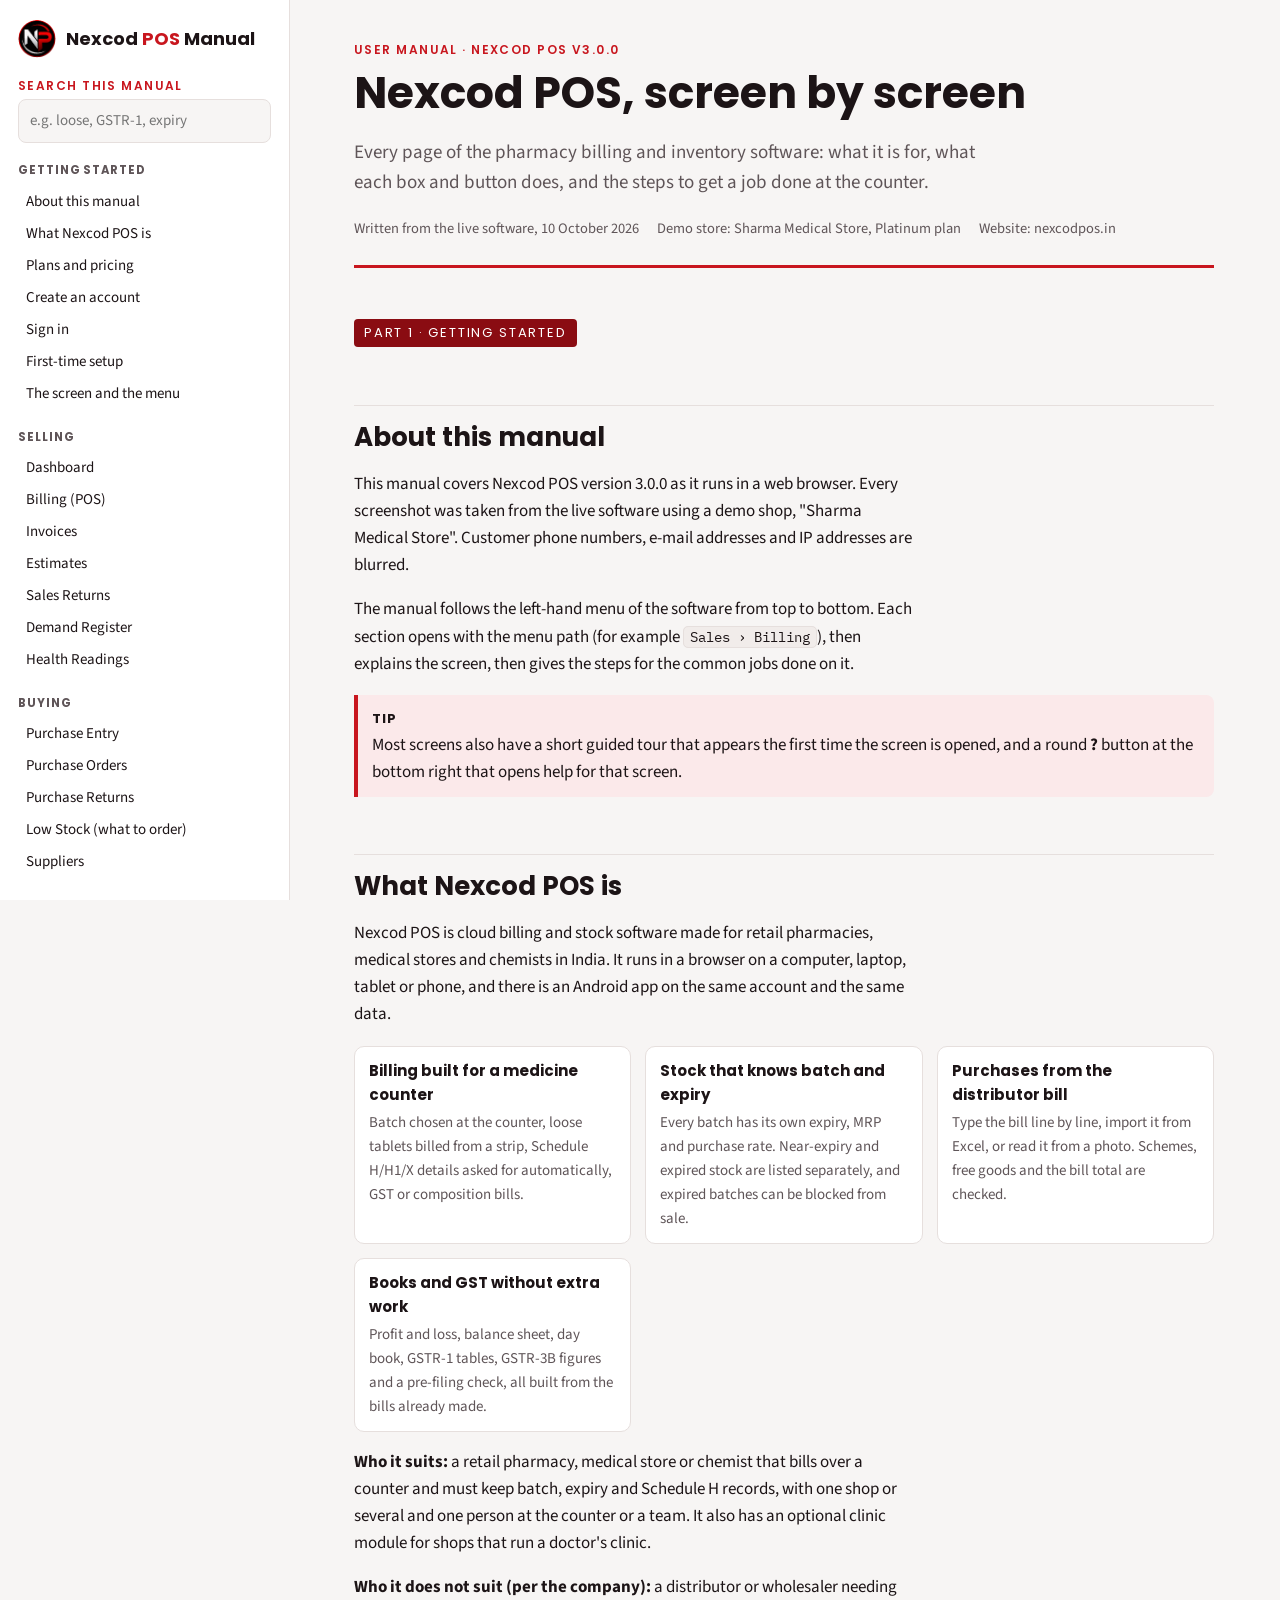
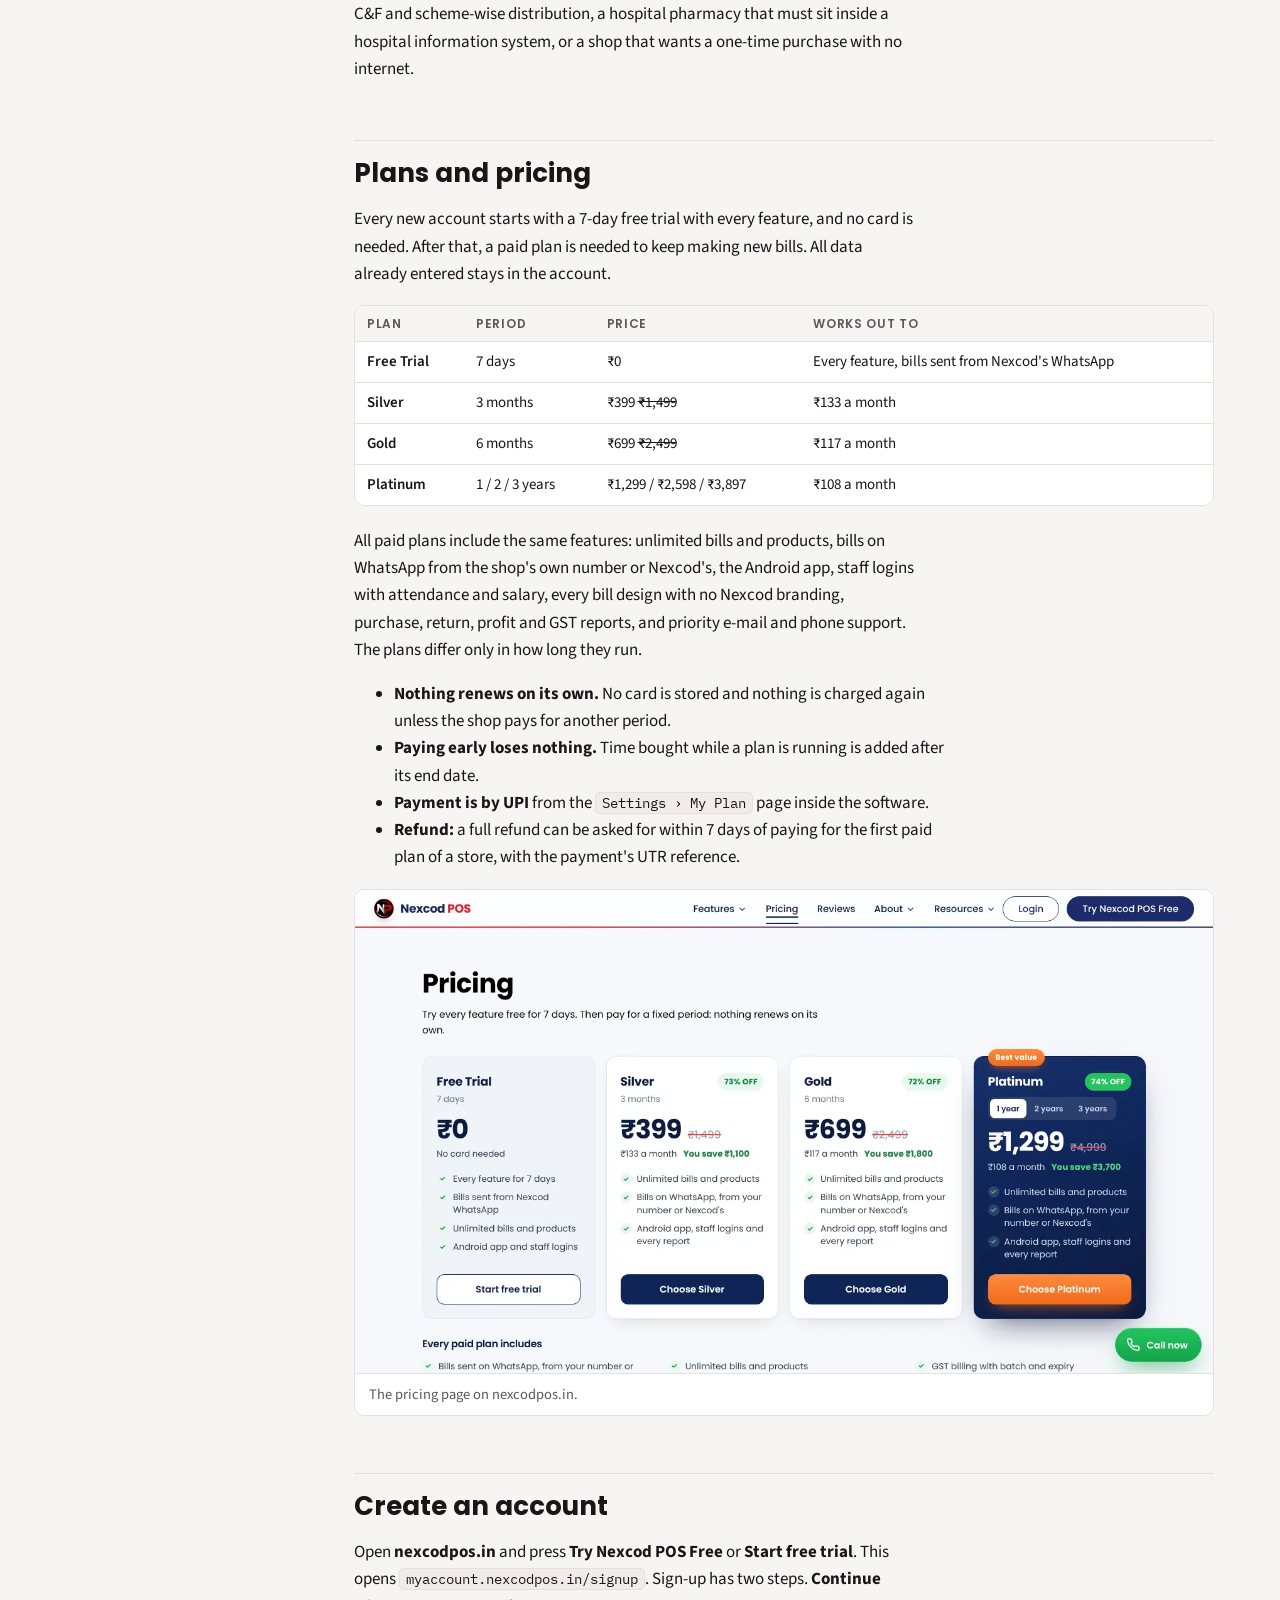
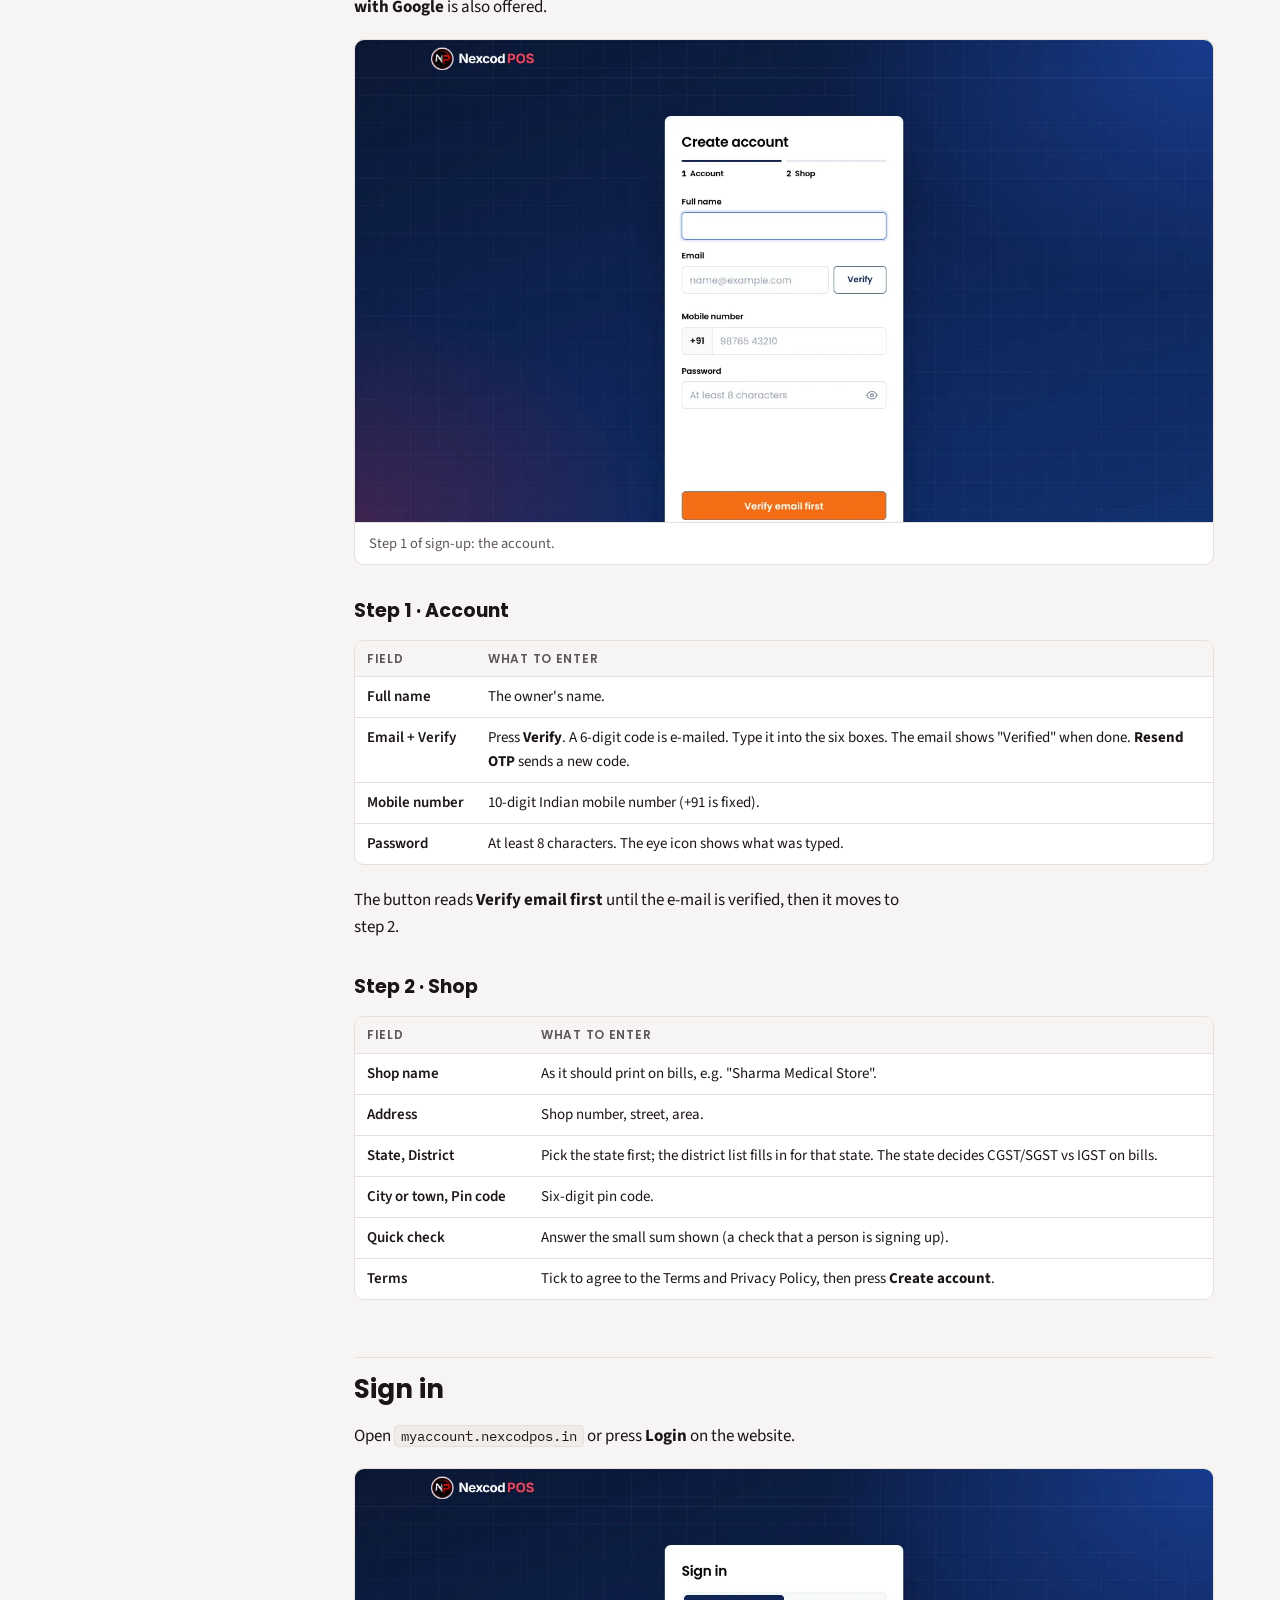
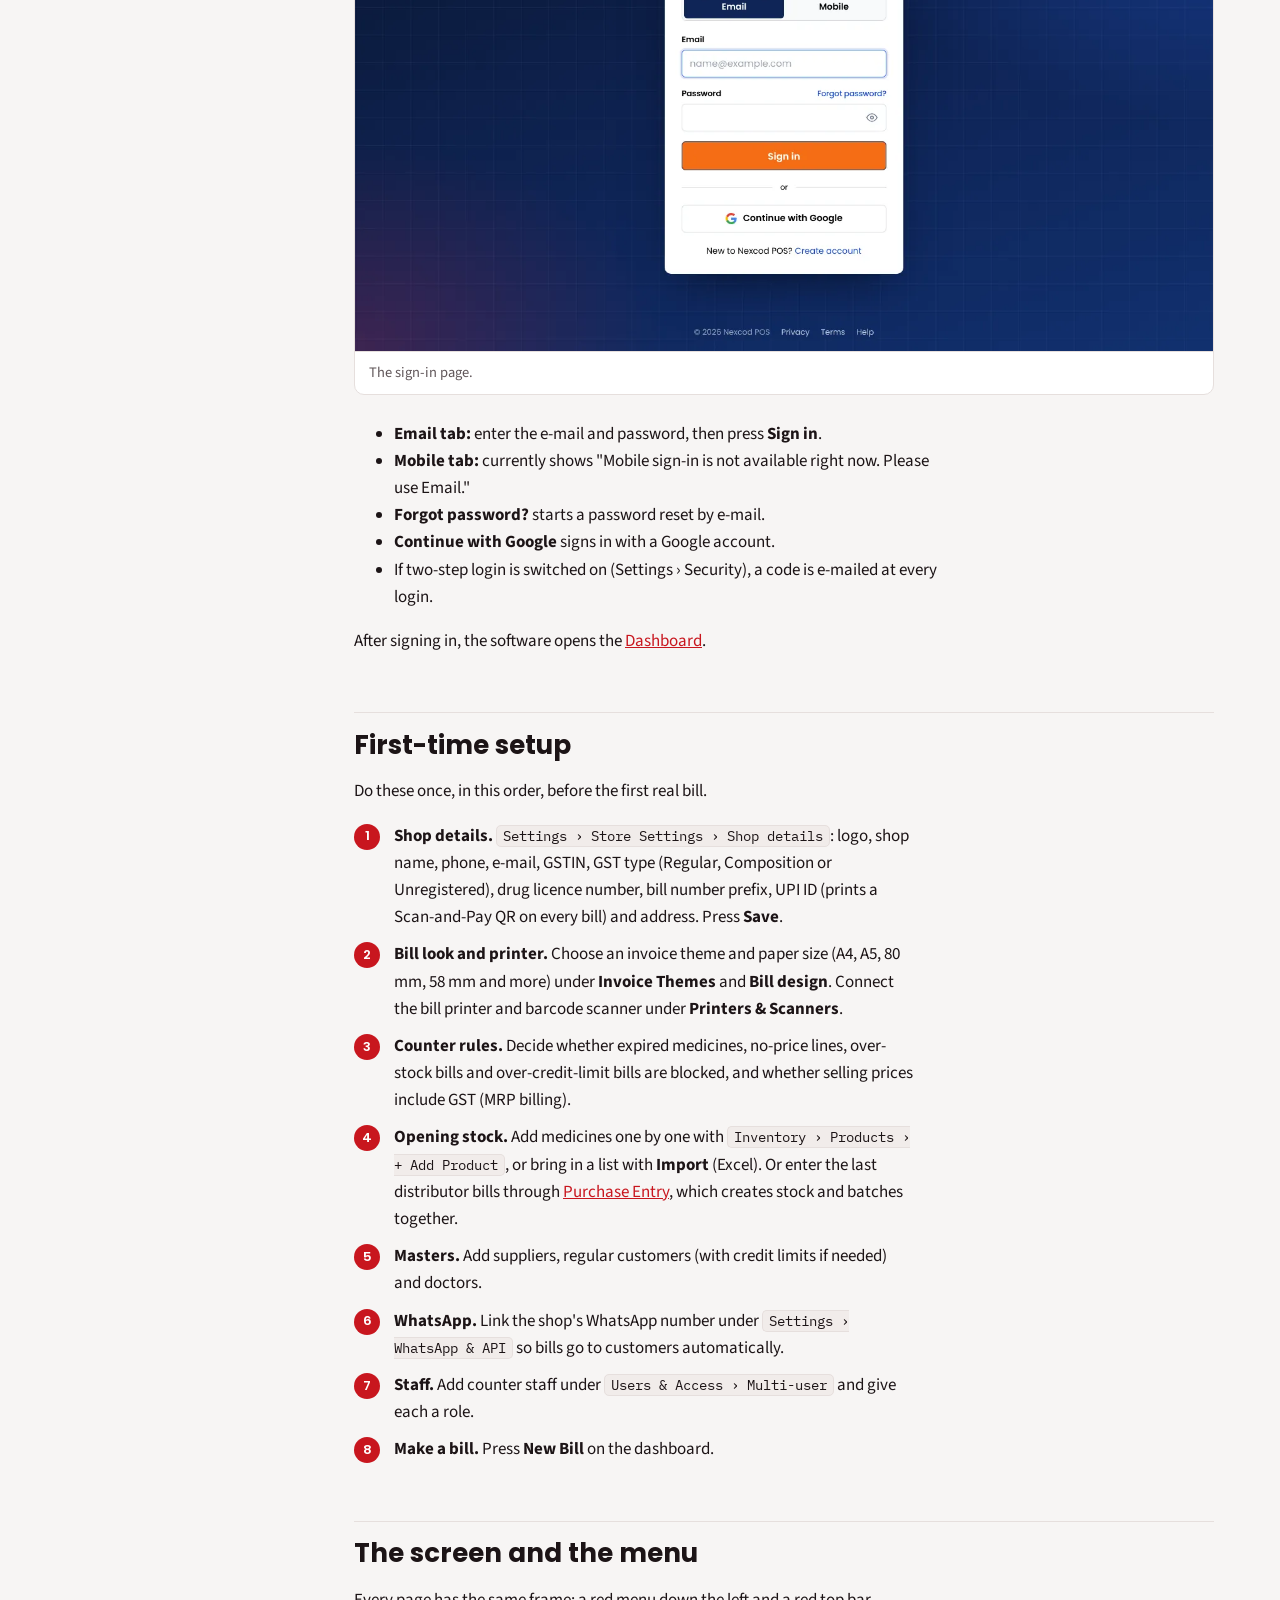
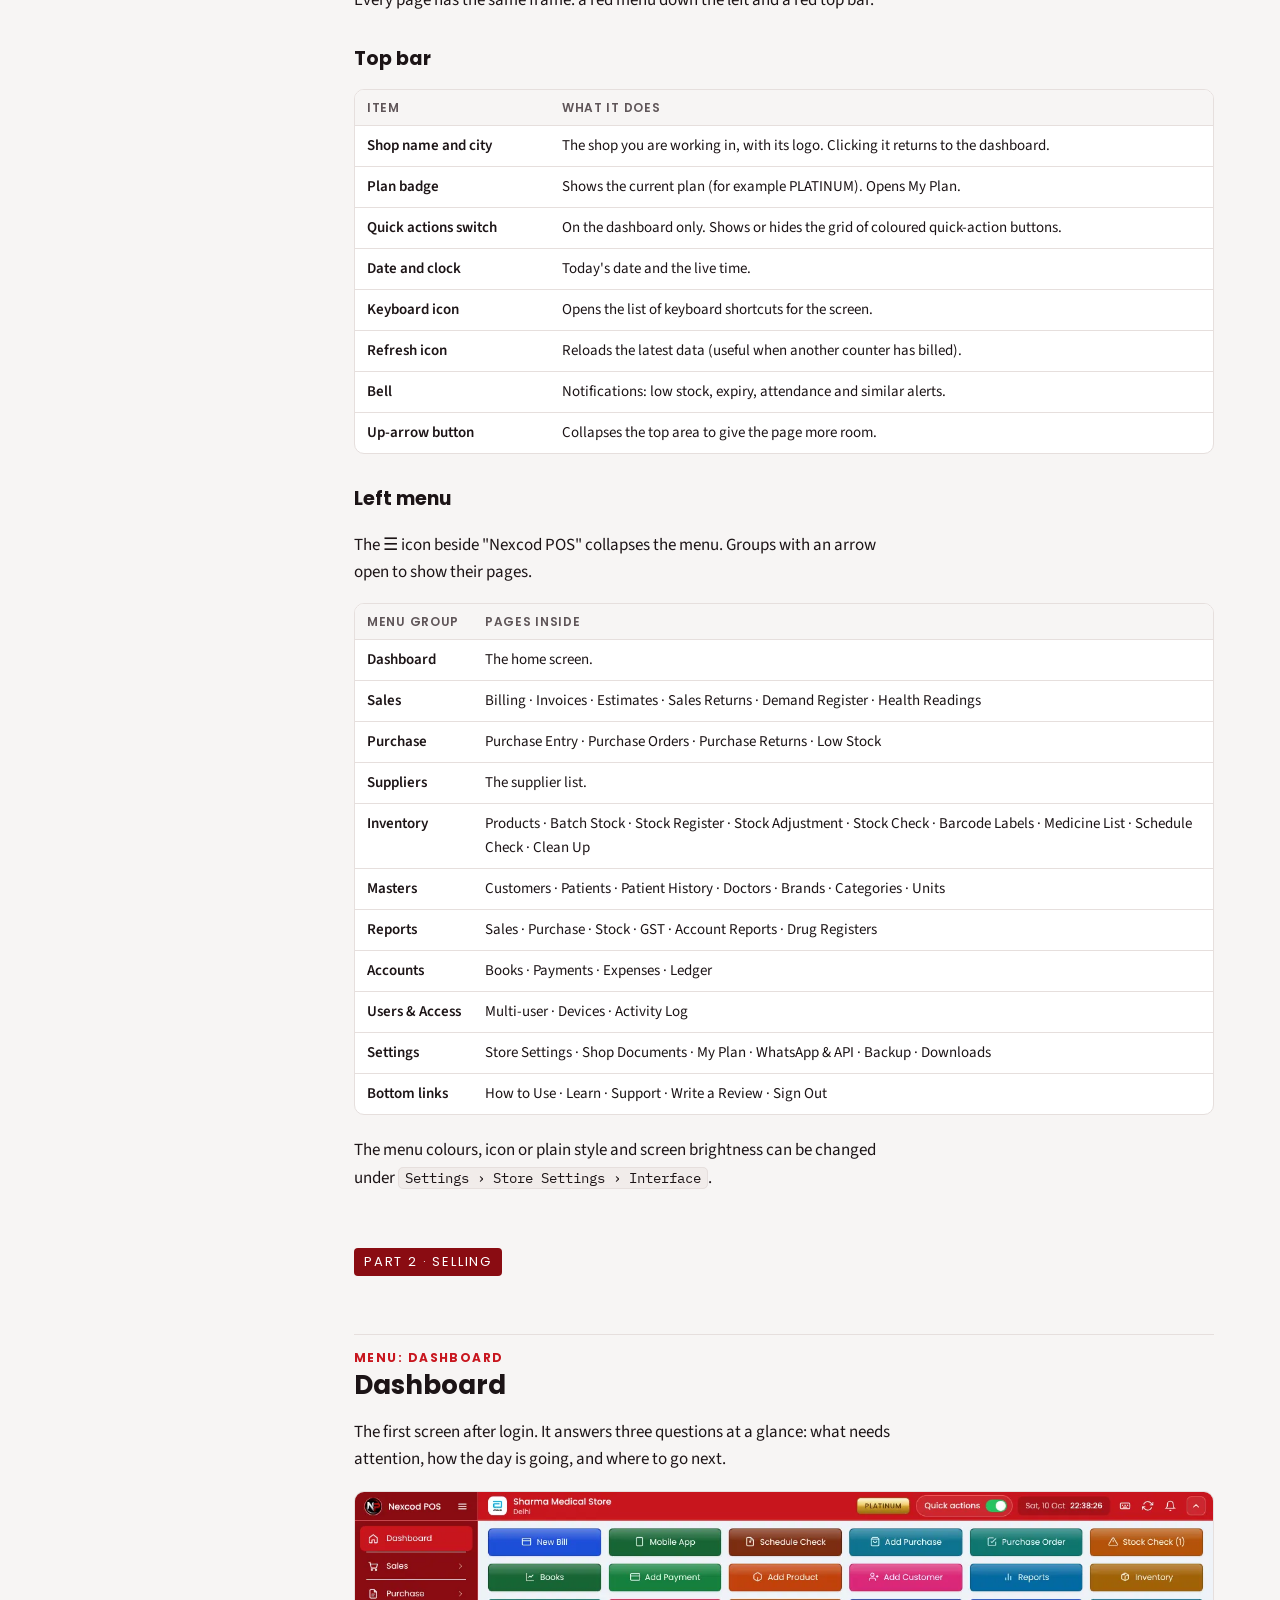
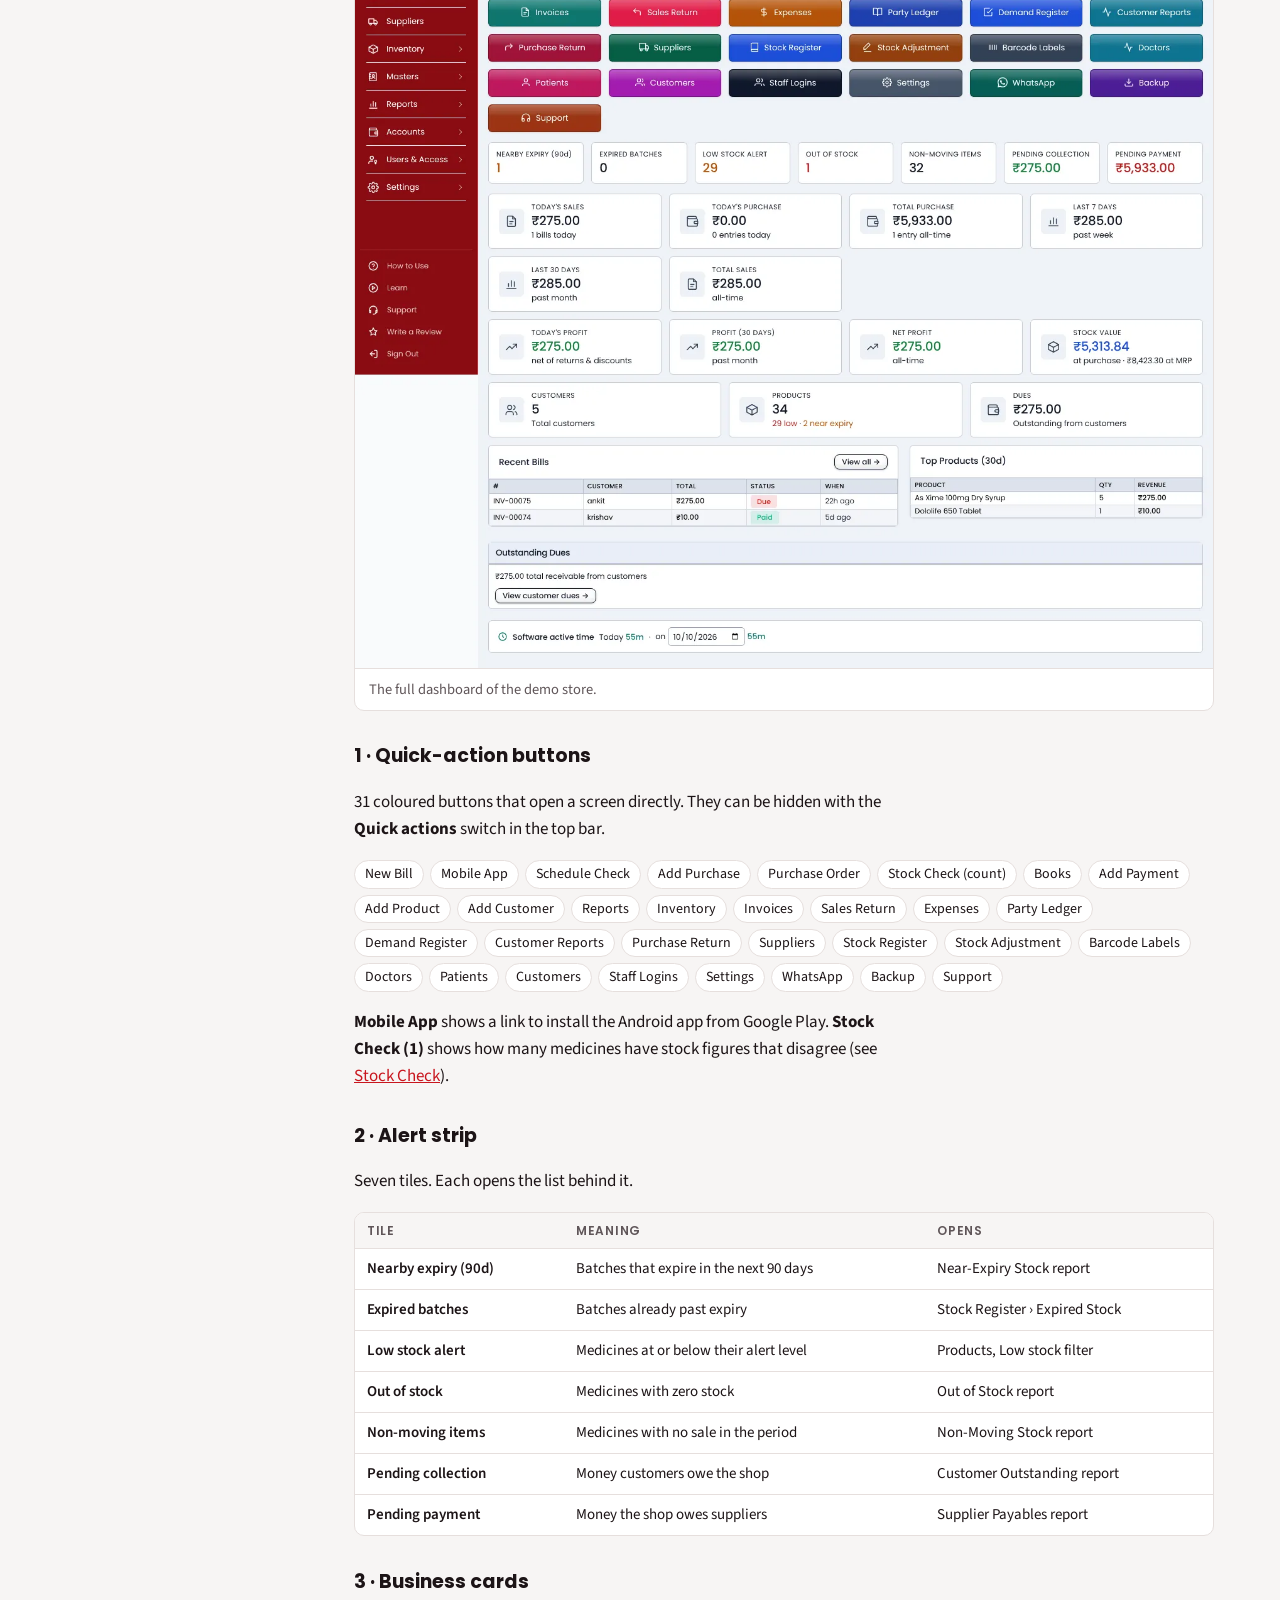
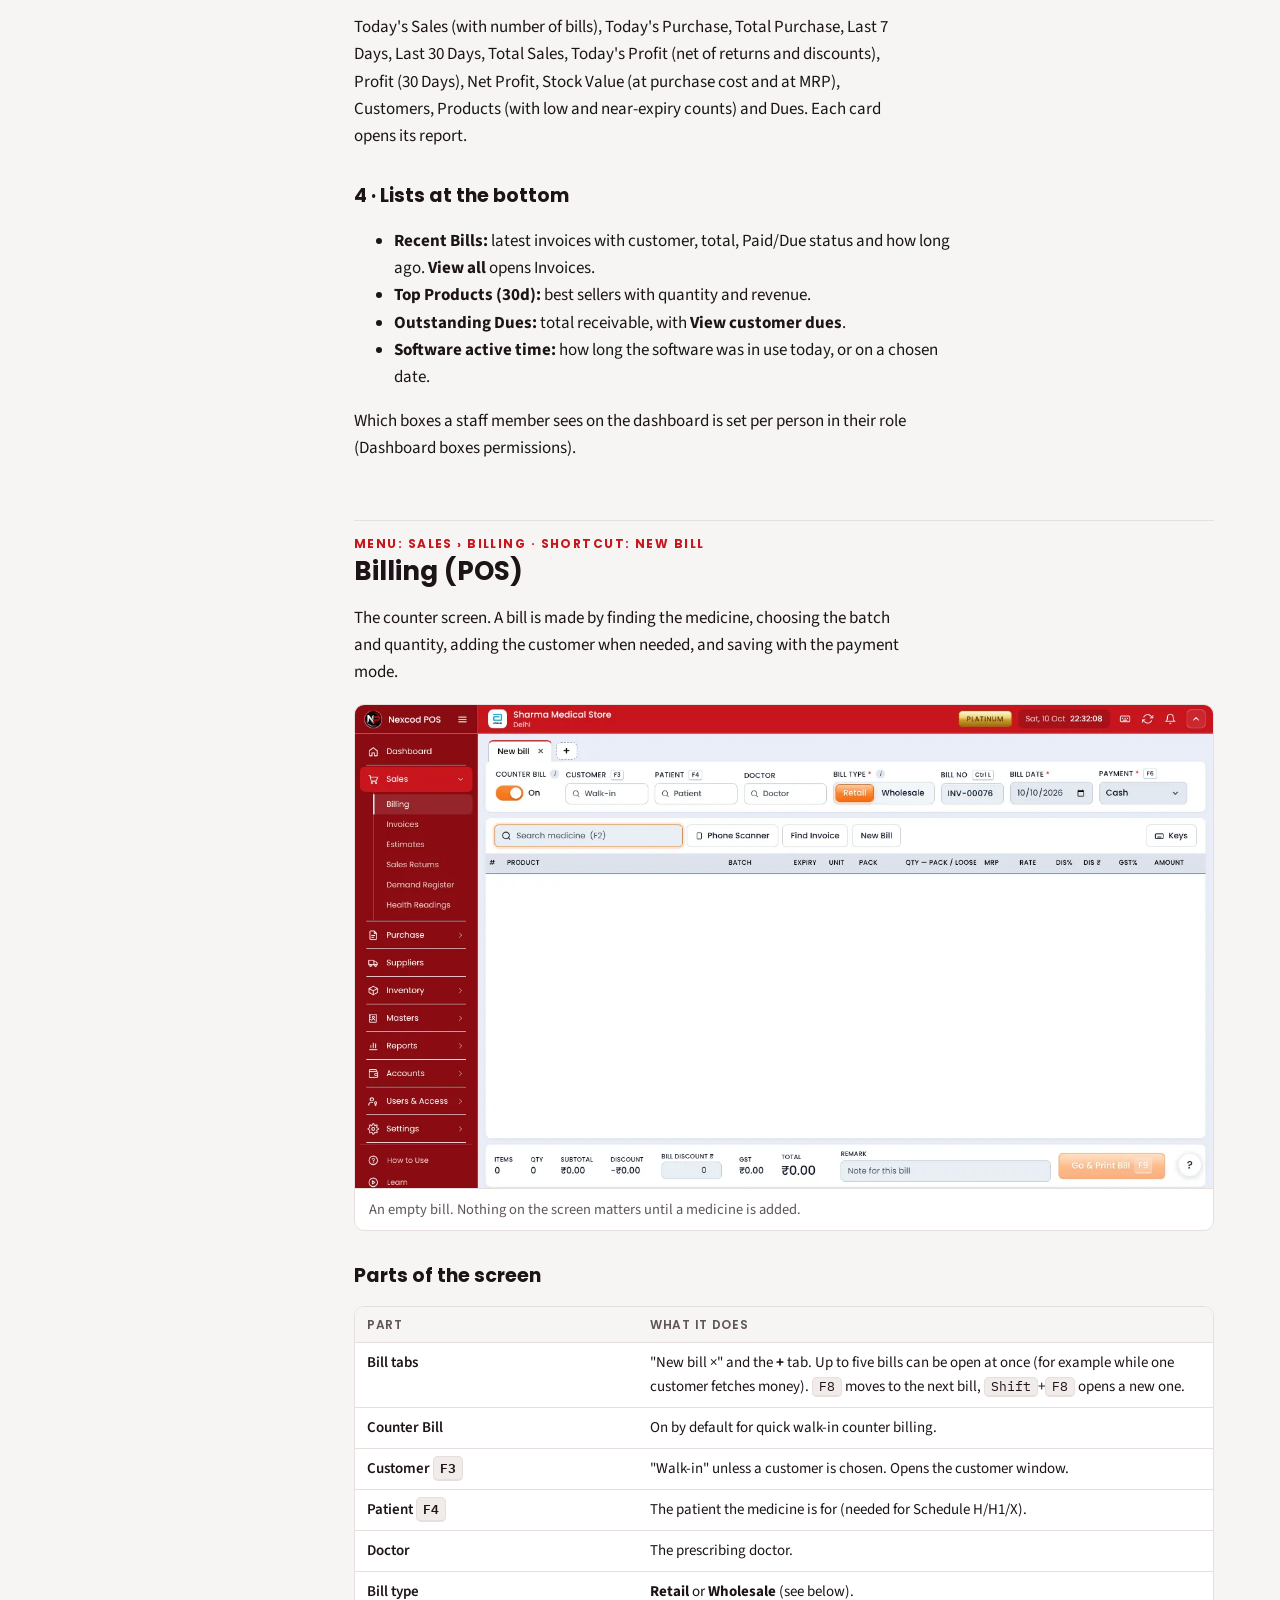
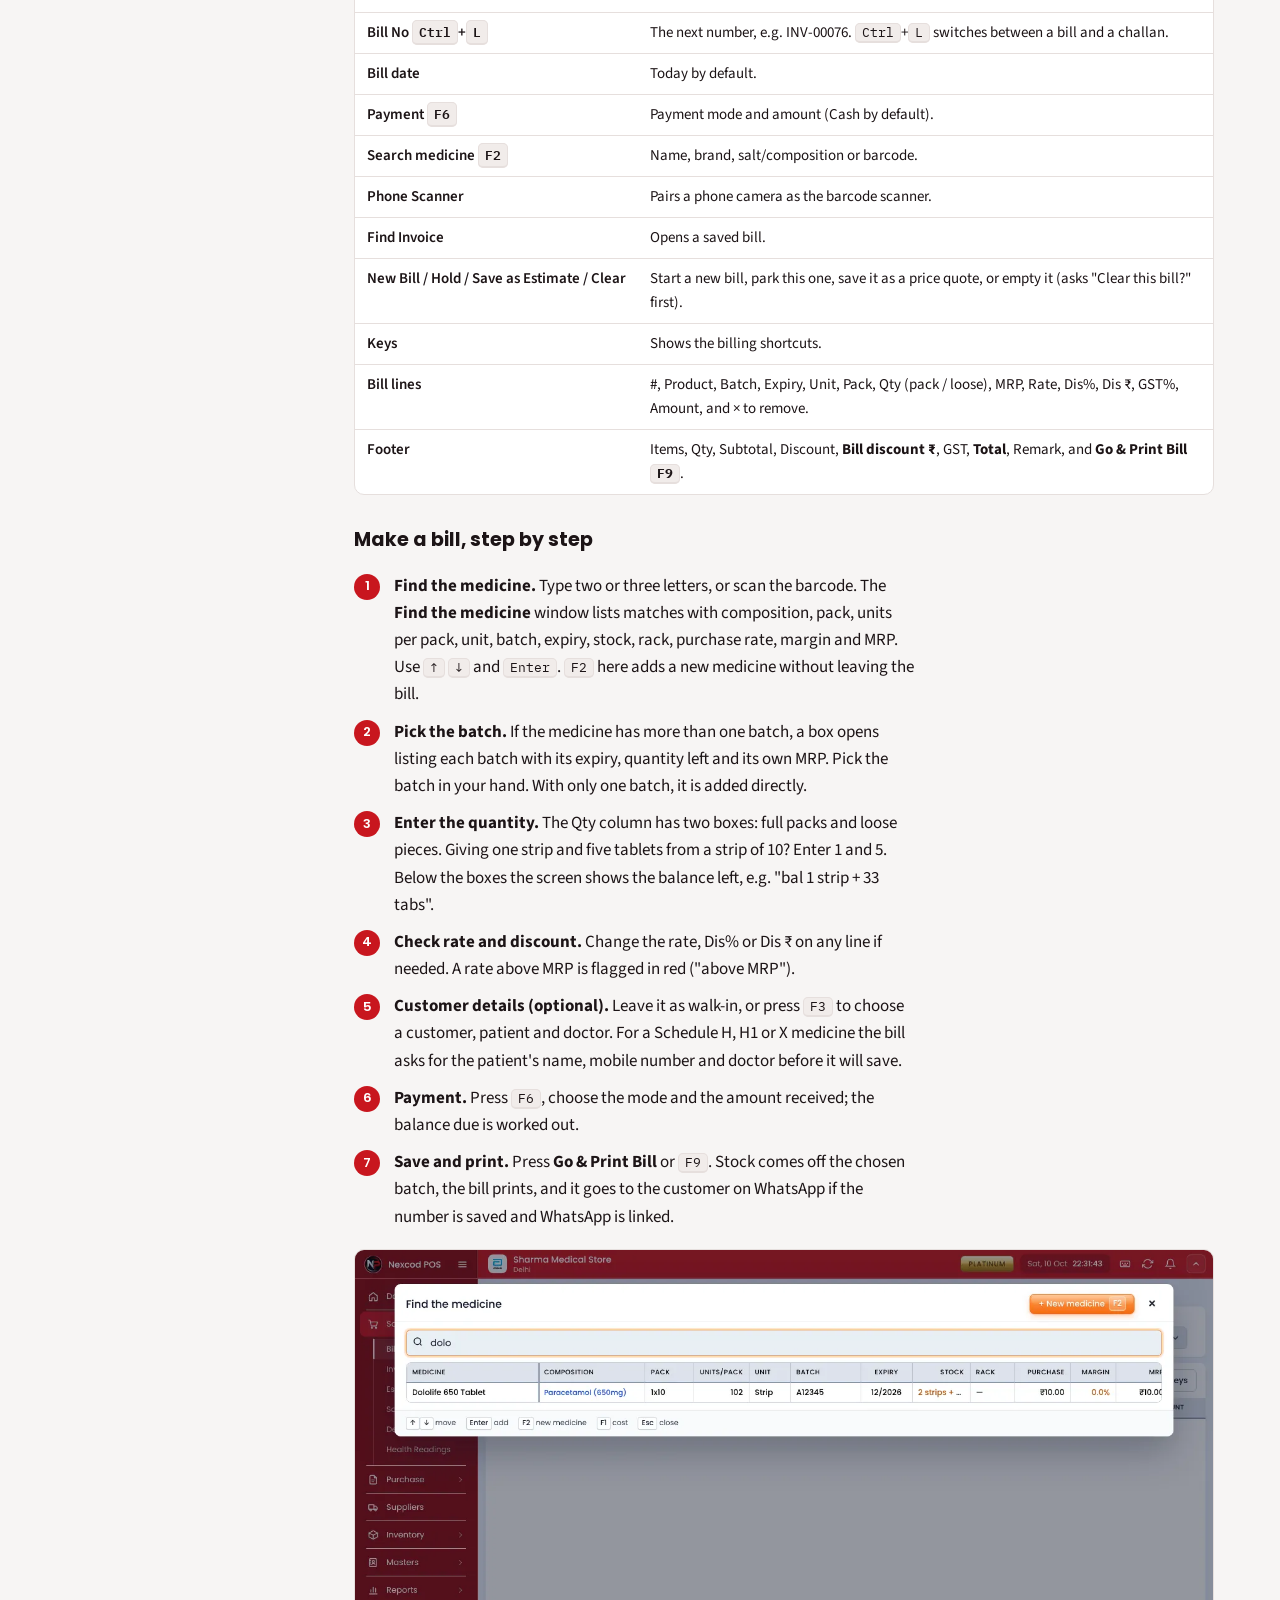
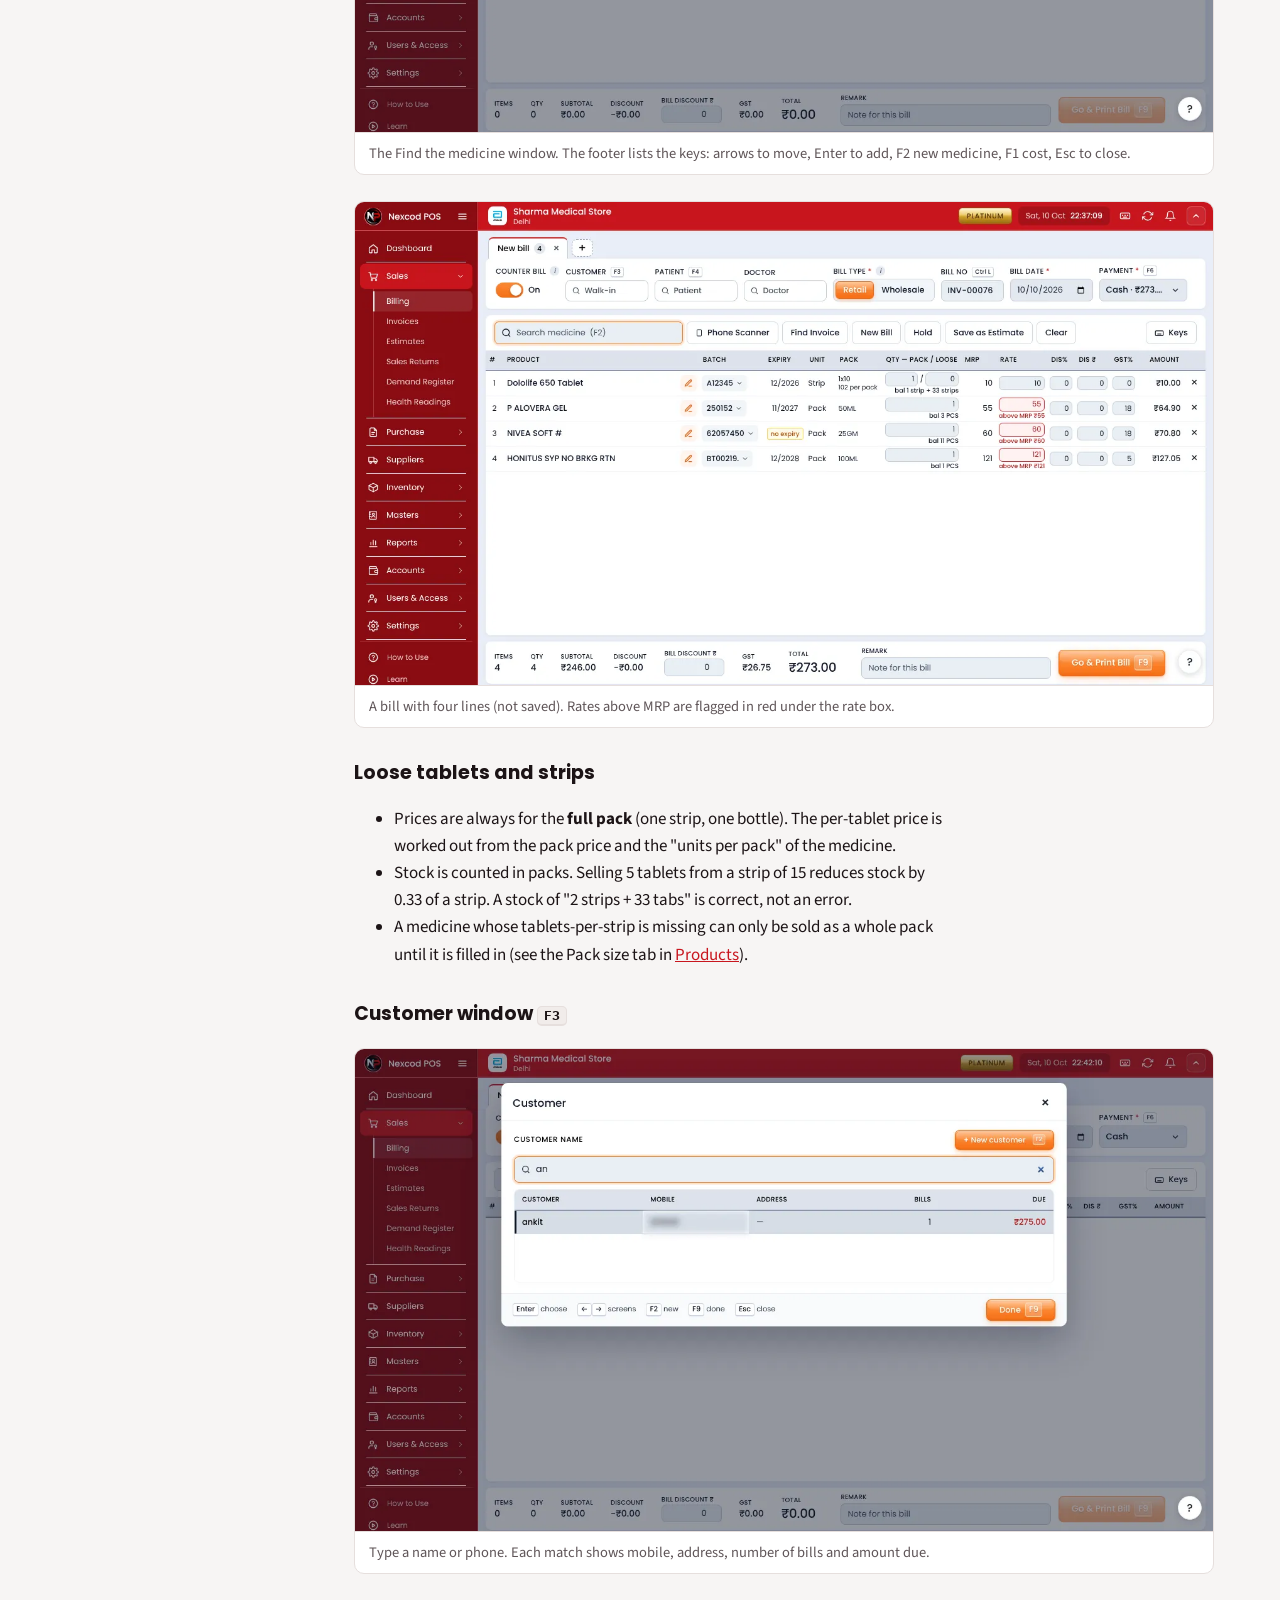
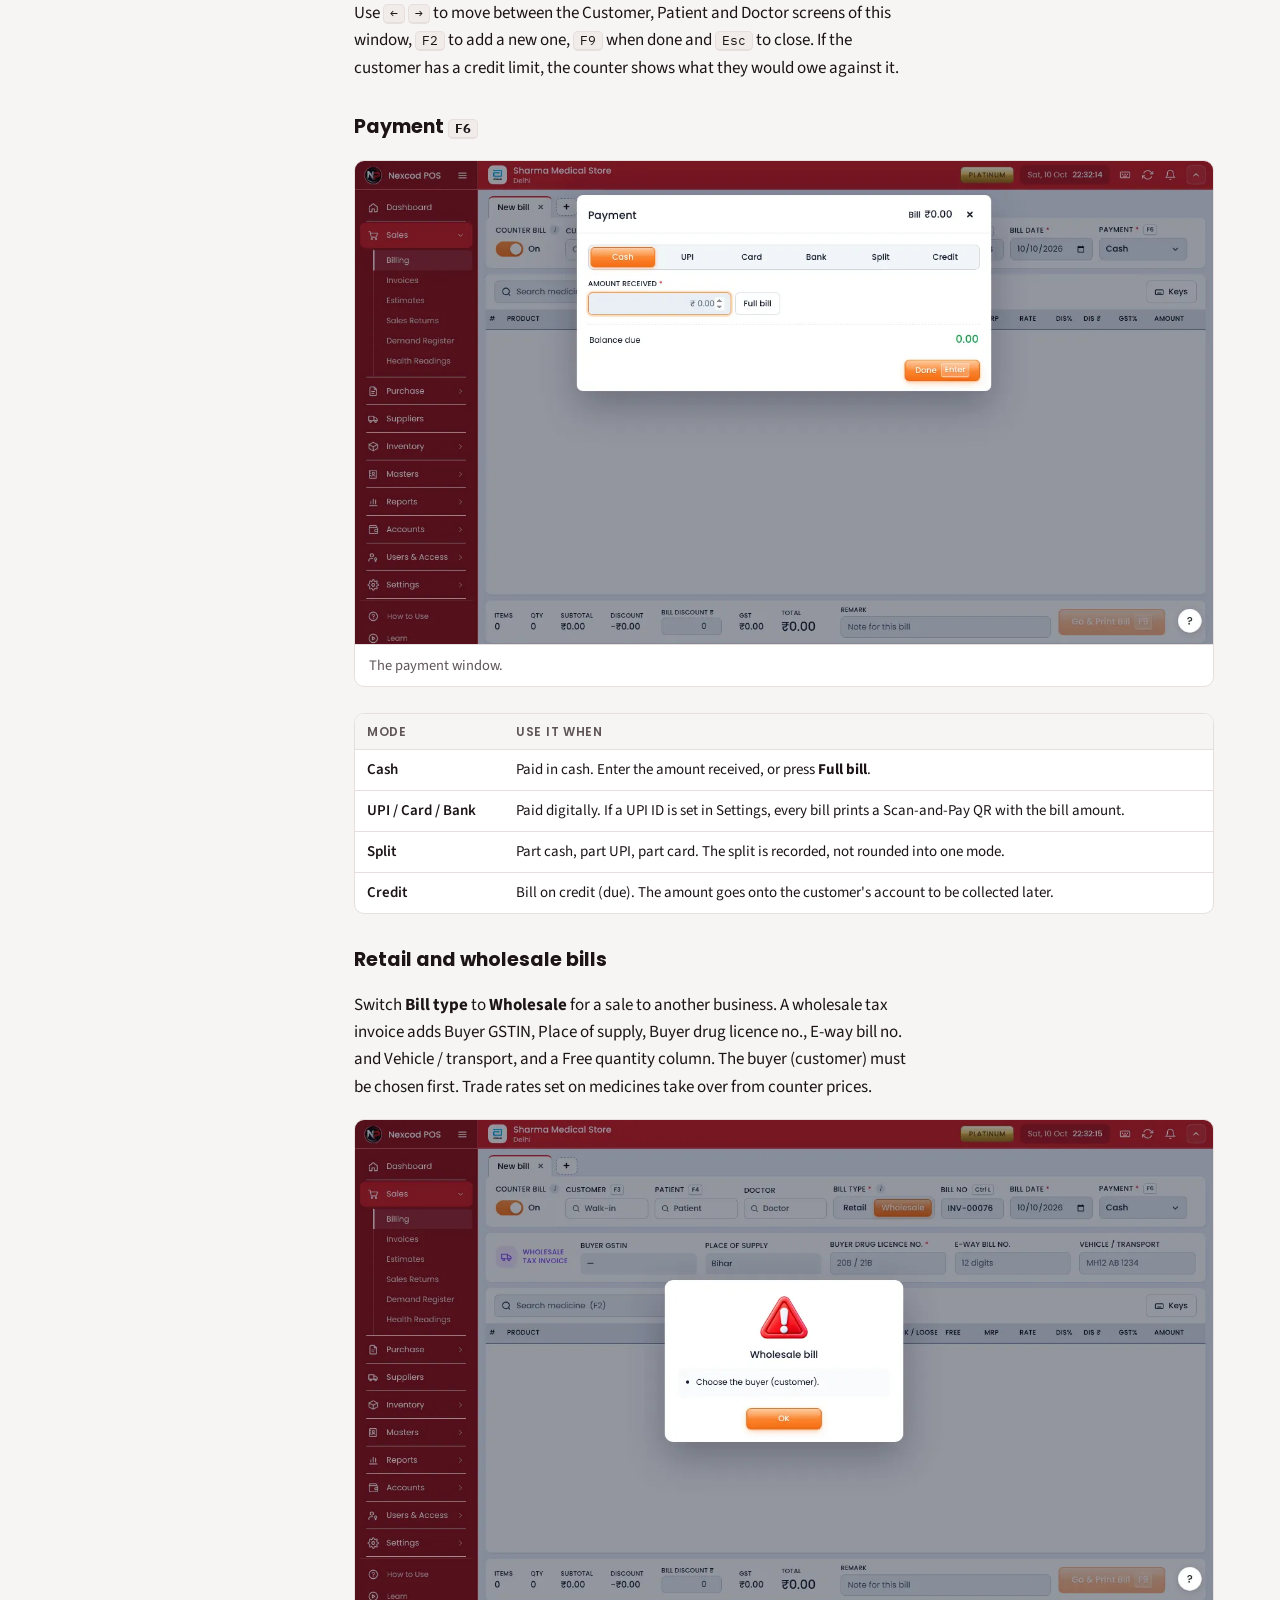
==== documentation/index.html @ 03a5789c "Add Nexcod POS v3.0.0 user manual (HTML + PDF) Screen-by-screen documentation written from the live " ====
<!doctype html><html lang="en"><head><meta charset="utf-8"><meta name="viewport" content="width=device-width,initial-scale=1,viewport-fit=cover">
<title>Nexcod POS User Manual</title>
<meta name="description" content="Complete screen-by-screen guide to Nexcod POS v3.0.0, the pharmacy billing and inventory software.">
<link rel="preconnect" href="https://fonts.googleapis.com">
<link rel="preconnect" href="https://fonts.gstatic.com" crossorigin>
<link href="https://fonts.googleapis.com/css2?family=Poppins:wght@500;600;700&family=Source+Sans+3:wght@400;600;700&family=IBM+Plex+Mono:wght@500&display=swap" rel="stylesheet">
<style>
/* Layout: fixed contents rail on the left, one reading column on the right; figures sit full column width. */
:root{
  --bg:#f7f5f4; --paper:#ffffff; --ink:#1c1416; --muted:#5f5558; --line:#e6dfdd;
  --brand:#c8161e; --brand-deep:#8a0c12; --brand-soft:#fbe9ea; --navy:#0b1b3f;
  --ok:#137a3a; --warn:#a85a00; --kbd:#f1ecea;
  --display:"Poppins",system-ui,-apple-system,"Segoe UI",sans-serif;
  --body:"Source Sans 3",system-ui,-apple-system,"Segoe UI",sans-serif;
  --mono:"IBM Plex Mono",ui-monospace,Menlo,Consolas,monospace;
}
@media (prefers-color-scheme: dark){:root:not([data-theme="light"]){
  --bg:#141012; --paper:#1d181a; --ink:#f2ecea; --muted:#b8adb0; --line:#3a3033;
  --brand:#ff5a5f; --brand-deep:#ff8a8d; --brand-soft:#3a1d20; --navy:#9fb3ff;
  --ok:#5fd08a; --warn:#f0b35a; --kbd:#2b2427; color-scheme:dark}}
:root[data-theme="dark"]{
  --bg:#141012; --paper:#1d181a; --ink:#f2ecea; --muted:#b8adb0; --line:#3a3033;
  --brand:#ff5a5f; --brand-deep:#ff8a8d; --brand-soft:#3a1d20; --navy:#9fb3ff;
  --ok:#5fd08a; --warn:#f0b35a; --kbd:#2b2427; color-scheme:dark}
*{box-sizing:border-box}
body{background:var(--bg);color:var(--ink);font-family:var(--body);font-size:17px;line-height:1.6;margin:0}
a{color:var(--brand)}
.shell{display:grid;grid-template-columns:290px minmax(0,1fr);min-height:100vh}
nav.toc{position:sticky;top:env(safe-area-inset-top,0px);height:100vh;overflow:auto;background:var(--paper);border-right:1px solid var(--line);padding-block:20px;padding-inline:18px}
.brandrow{display:flex;align-items:center;gap:10px;margin-bottom:14px}
.brandrow img{width:38px;height:38px;border-radius:50%}
.brandrow b{font-family:var(--display);font-size:18px;color:var(--ink)}
.brandrow b span{color:var(--brand)}
#q{width:100%;padding:9px 11px;border:1px solid var(--line);border-radius:8px;background:var(--bg);color:var(--ink);font:inherit;font-size:15px}
#q:focus-visible{outline:2px solid var(--brand);outline-offset:1px}
.toc h4{font-family:var(--display);font-size:11.5px;letter-spacing:.08em;text-transform:uppercase;color:var(--muted);margin:18px 0 6px}
.toc ol{list-style:none;margin:0;padding:0}
.toc li a{display:block;padding:4px 8px;border-radius:6px;color:var(--ink);text-decoration:none;font-size:15px}
.toc li a:hover,.toc li a:focus-visible{background:var(--brand-soft);color:var(--brand-deep);outline:none}
main{padding-block:40px 120px;padding-inline:clamp(16px,5vw,64px);min-width:0}
.col{max-width:860px}
header.hero{border-bottom:3px solid var(--brand);padding-bottom:24px;margin-bottom:12px}
.eyebrow{font-family:var(--display);font-size:12px;letter-spacing:.12em;text-transform:uppercase;color:var(--brand);font-weight:600}
h1{font-family:var(--display);font-size:clamp(30px,5vw,44px);line-height:1.15;margin:.2em 0 .3em;text-wrap:balance}
h2{font-family:var(--display);font-size:26px;line-height:1.25;margin:2.2em 0 .5em;padding-top:.6em;border-top:1px solid var(--line);text-wrap:balance}
h3{font-family:var(--display);font-size:19px;margin:1.6em 0 .4em;text-wrap:balance}
h2 .part{display:block;font-size:12px;letter-spacing:.12em;text-transform:uppercase;color:var(--brand);margin-bottom:4px}
.part-title{font-family:var(--display);font-size:13px;letter-spacing:.14em;text-transform:uppercase;color:var(--paper);background:var(--brand-deep);display:inline-block;padding:4px 10px;border-radius:4px;margin-top:3em}
p,li{max-width:70ch}
.lead{font-size:19px;color:var(--muted)}
.meta{display:flex;flex-wrap:wrap;gap:8px 18px;font-size:14.5px;color:var(--muted)}
.path{font-family:var(--mono);font-size:13.5px;background:var(--kbd);border:1px solid var(--line);border-radius:5px;padding:1px 6px;overflow-wrap:anywhere}
kbd{font-family:var(--mono);font-size:13px;background:var(--kbd);border:1px solid var(--line);border-bottom-width:2px;border-radius:5px;padding:0 6px;white-space:nowrap}
figure{margin:18px 0 26px;background:var(--paper);border:1px solid var(--line);border-radius:10px;overflow:hidden}
figure img{display:block;width:100%;height:auto;cursor:zoom-in;background:#fff}
figcaption{font-size:14.5px;color:var(--muted);padding:9px 14px;border-top:1px solid var(--line)}
.tbl{overflow-x:auto;margin:14px 0 22px;border:1px solid var(--line);border-radius:10px;background:var(--paper)}
table{border-collapse:collapse;width:100%;font-size:15px}
th,td{text-align:left;padding:8px 12px;border-bottom:1px solid var(--line);vertical-align:top}
th{font-family:var(--display);font-size:12px;letter-spacing:.06em;text-transform:uppercase;color:var(--muted);font-weight:600;background:var(--bg)}
tr:last-child td{border-bottom:0}
td:first-child{font-weight:600;white-space:nowrap}
td.wrap{white-space:normal}
.note{border-left:4px solid var(--brand);background:var(--brand-soft);padding:10px 14px;border-radius:0 8px 8px 0;margin:16px 0}
.note.ok{border-left-color:var(--ok)}
.note b:first-child{font-family:var(--display);font-size:13px;letter-spacing:.06em;text-transform:uppercase}
ol.steps{counter-reset:s;list-style:none;padding:0}
ol.steps>li{counter-increment:s;position:relative;padding-left:40px;margin:10px 0}
ol.steps>li::before{content:counter(s);position:absolute;left:0;top:1px;width:26px;height:26px;border-radius:50%;background:var(--brand);color:#fff;font-family:var(--display);font-size:13px;font-weight:600;display:grid;place-items:center}
.chips{display:flex;flex-wrap:wrap;gap:6px;margin:8px 0 16px;padding:0;list-style:none}
.chips li{font-size:14px;border:1px solid var(--line);background:var(--paper);border-radius:999px;padding:2px 10px}
.grid2{display:grid;grid-template-columns:repeat(auto-fit,minmax(260px,1fr));gap:14px;margin:14px 0}
.card{background:var(--paper);border:1px solid var(--line);border-radius:10px;padding:12px 14px;min-width:0}
.card h4{font-family:var(--display);font-size:15px;margin:0 0 4px}
.card p{margin:0;font-size:15px;color:var(--muted)}
[hidden]{display:none!important}
.nohit{display:none;color:var(--muted);font-style:italic}
#lb{position:fixed;inset:0;background:rgba(10,6,8,.86);display:grid;place-items:center;padding:20px;z-index:50;cursor:zoom-out}
#lb img{max-width:100%;max-height:100%;border-radius:6px;background:#fff}
.menubtn{display:none}
@media (max-width:900px){
  .shell{grid-template-columns:1fr}
  nav.toc{position:relative;height:auto;max-height:none;border-right:0;border-bottom:1px solid var(--line)}
  nav.toc .lists{display:none}
  nav.toc.open .lists{display:block}
  .menubtn{display:inline-block;margin-top:10px;font:inherit;font-size:15px;padding:7px 12px;border:1px solid var(--line);border-radius:8px;background:var(--bg);color:var(--ink)}
  td:first-child{white-space:normal}
}
@media (prefers-reduced-motion:reduce){*{scroll-behavior:auto}}
@media print{nav.toc,.menubtn,#lb{display:none!important}.shell{display:block}main{padding:0}figure,table{break-inside:avoid}h2{break-before:page}}
</style>
</head><body>

<div class="shell">
<nav class="toc" id="toc" aria-label="Contents">
  <div class="brandrow"><img src="img/logo.png" alt=""><b>Nexcod <span>POS</span> Manual</b></div>
  <label for="q" class="eyebrow">Search this manual</label>
  <input id="q" type="search" placeholder="e.g. loose, GSTR-1, expiry" autocomplete="off">
  <button class="menubtn" id="menubtn" type="button" aria-expanded="false">Show contents</button>
  <div class="lists">
  <h4>Getting started</h4>
  <ol>
    <li><a href="#about">About this manual</a></li>
    <li><a href="#what">What Nexcod POS is</a></li>
    <li><a href="#plans">Plans and pricing</a></li>
    <li><a href="#signup">Create an account</a></li>
    <li><a href="#signin">Sign in</a></li>
    <li><a href="#setup">First-time setup</a></li>
    <li><a href="#layout">The screen and the menu</a></li>
  </ol>
  <h4>Selling</h4>
  <ol>
    <li><a href="#dashboard">Dashboard</a></li>
    <li><a href="#billing">Billing (POS)</a></li>
    <li><a href="#invoices">Invoices</a></li>
    <li><a href="#estimates">Estimates</a></li>
    <li><a href="#sales-returns">Sales Returns</a></li>
    <li><a href="#demand">Demand Register</a></li>
    <li><a href="#health">Health Readings</a></li>
  </ol>
  <h4>Buying</h4>
  <ol>
    <li><a href="#purchase-entry">Purchase Entry</a></li>
    <li><a href="#purchase-orders">Purchase Orders</a></li>
    <li><a href="#purchase-returns">Purchase Returns</a></li>
    <li><a href="#low-stock">Low Stock (what to order)</a></li>
    <li><a href="#suppliers">Suppliers</a></li>
  </ol>
  <h4>Stock and medicines</h4>
  <ol>
    <li><a href="#products">Products</a></li>
    <li><a href="#add-product">Adding a medicine</a></li>
    <li><a href="#batch-stock">Batch Stock</a></li>
    <li><a href="#stock-register">Stock Register</a></li>
    <li><a href="#stock-adjustment">Stock Adjustment</a></li>
    <li><a href="#stock-check">Stock Check</a></li>
    <li><a href="#barcode-labels">Barcode Labels</a></li>
    <li><a href="#medicine-list">Medicine List</a></li>
    <li><a href="#schedule-check">Schedule Check</a></li>
    <li><a href="#clean-up">Clean Up</a></li>
  </ol>
  <h4>Masters</h4>
  <ol>
    <li><a href="#customers">Customers</a></li>
    <li><a href="#patients">Patients and Patient History</a></li>
    <li><a href="#doctors">Doctors</a></li>
    <li><a href="#brands">Brands, Categories, Units</a></li>
  </ol>
  <h4>Reports and accounts</h4>
  <ol>
    <li><a href="#reports">Reports (55 views)</a></li>
    <li><a href="#books">Books</a></li>
    <li><a href="#payments">Payments</a></li>
    <li><a href="#expenses">Expenses</a></li>
    <li><a href="#ledger">Party Ledger</a></li>
  </ol>
  <h4>Shop administration</h4>
  <ol>
    <li><a href="#staff">Staff, roles and attendance</a></li>
    <li><a href="#devices">Devices and Activity Log</a></li>
    <li><a href="#settings">Store Settings</a></li>
    <li><a href="#documents">Shop Documents</a></li>
    <li><a href="#plan">My Plan, Backup, Downloads</a></li>
    <li><a href="#support">Help, Support and Reviews</a></li>
  </ol>
  <h4>Beyond the counter</h4>
  <ol>
    <li><a href="#android">Android app</a></li>
    <li><a href="#website">Public website</a></li>
    <li><a href="#find-my-bills">Find My Bills</a></li>
  </ol>
  <h4>Reference</h4>
  <ol>
    <li><a href="#shortcuts">Keyboard shortcuts</a></li>
    <li><a href="#glossary">Glossary</a></li>
    <li><a href="#faq">Common questions</a></li>
    <li><a href="#review-notes">Notes for the product team</a></li>
  </ol>
  </div>
</nav>

<main id="main">
<div class="col">

<header class="hero" id="top">
  <div class="eyebrow">User manual · Nexcod POS v3.0.0</div>
  <h1>Nexcod POS, screen by screen</h1>
  <p class="lead">Every page of the pharmacy billing and inventory software: what it is for, what each box and button does, and the steps to get a job done at the counter.</p>
  <div class="meta"><span>Written from the live software, 10 October 2026</span><span>Demo store: Sharma Medical Store, Platinum plan</span><span>Website: nexcodpos.in</span></div>
</header>
<p class="nohit" id="nohit">Nothing in the manual matches that search. Try a shorter word.</p>

<!-- ============ GETTING STARTED ============ -->
<div class="part-title">Part 1 · Getting started</div>

<section id="about">
<h2>About this manual</h2>
<p>This manual covers Nexcod POS version 3.0.0 as it runs in a web browser. Every screenshot was taken from the live software using a demo shop, "Sharma Medical Store". Customer phone numbers, e-mail addresses and IP addresses are blurred.</p>
<p>The manual follows the left-hand menu of the software from top to bottom. Each section opens with the menu path (for example <span class="path">Sales › Billing</span>), then explains the screen, then gives the steps for the common jobs done on it.</p>
<div class="note"><b>Tip</b><br>Most screens also have a short guided tour that appears the first time the screen is opened, and a round <b>?</b> button at the bottom right that opens help for that screen.</div>
</section>

<section id="what">
<h2>What Nexcod POS is</h2>
<p>Nexcod POS is cloud billing and stock software made for retail pharmacies, medical stores and chemists in India. It runs in a browser on a computer, laptop, tablet or phone, and there is an Android app on the same account and the same data.</p>
<div class="grid2">
  <div class="card"><h4>Billing built for a medicine counter</h4><p>Batch chosen at the counter, loose tablets billed from a strip, Schedule H/H1/X details asked for automatically, GST or composition bills.</p></div>
  <div class="card"><h4>Stock that knows batch and expiry</h4><p>Every batch has its own expiry, MRP and purchase rate. Near-expiry and expired stock are listed separately, and expired batches can be blocked from sale.</p></div>
  <div class="card"><h4>Purchases from the distributor bill</h4><p>Type the bill line by line, import it from Excel, or read it from a photo. Schemes, free goods and the bill total are checked.</p></div>
  <div class="card"><h4>Books and GST without extra work</h4><p>Profit and loss, balance sheet, day book, GSTR-1 tables, GSTR-3B figures and a pre-filing check, all built from the bills already made.</p></div>
</div>
<p><b>Who it suits:</b> a retail pharmacy, medical store or chemist that bills over a counter and must keep batch, expiry and Schedule H records, with one shop or several and one person at the counter or a team. It also has an optional clinic module for shops that run a doctor's clinic.</p>
<p><b>Who it does not suit (per the company):</b> a distributor or wholesaler needing C&amp;F and scheme-wise distribution, a hospital pharmacy that must sit inside a hospital information system, or a shop that wants a one-time purchase with no internet.</p>
</section>

<section id="plans">
<h2>Plans and pricing</h2>
<p>Every new account starts with a 7-day free trial with every feature, and no card is needed. After that, a paid plan is needed to keep making new bills. All data already entered stays in the account.</p>
<div class="tbl"><table>
<thead><tr><th>Plan</th><th>Period</th><th>Price</th><th>Works out to</th></tr></thead>
<tbody>
<tr><td>Free Trial</td><td>7 days</td><td>₹0</td><td class="wrap">Every feature, bills sent from Nexcod's WhatsApp</td></tr>
<tr><td>Silver</td><td>3 months</td><td>₹399 <s>₹1,499</s></td><td>₹133 a month</td></tr>
<tr><td>Gold</td><td>6 months</td><td>₹699 <s>₹2,499</s></td><td>₹117 a month</td></tr>
<tr><td>Platinum</td><td>1 / 2 / 3 years</td><td>₹1,299 / ₹2,598 / ₹3,897</td><td>₹108 a month</td></tr>
</tbody></table></div>
<p>All paid plans include the same features: unlimited bills and products, bills on WhatsApp from the shop's own number or Nexcod's, the Android app, staff logins with attendance and salary, every bill design with no Nexcod branding, purchase, return, profit and GST reports, and priority e-mail and phone support. The plans differ only in how long they run.</p>
<ul>
<li><b>Nothing renews on its own.</b> No card is stored and nothing is charged again unless the shop pays for another period.</li>
<li><b>Paying early loses nothing.</b> Time bought while a plan is running is added after its end date.</li>
<li><b>Payment is by UPI</b> from the <span class="path">Settings › My Plan</span> page inside the software.</li>
<li><b>Refund:</b> a full refund can be asked for within 7 days of paying for the first paid plan of a store, with the payment's UTR reference.</li>
</ul>
<figure><img src="img/web-pricing.webp" alt="Pricing page on nexcodpos.in showing Free Trial, Silver, Gold and Platinum plans" loading="lazy"><figcaption>The pricing page on nexcodpos.in.</figcaption></figure>
</section>

<section id="signup">
<h2>Create an account</h2>
<p>Open <b>nexcodpos.in</b> and press <b>Try Nexcod POS Free</b> or <b>Start free trial</b>. This opens <span class="path">myaccount.nexcodpos.in/signup</span>. Sign-up has two steps. <b>Continue with Google</b> is also offered.</p>
<figure><img src="img/web-signup.webp" alt="Create account form, step 1" loading="lazy"><figcaption>Step 1 of sign-up: the account.</figcaption></figure>
<h3>Step 1 · Account</h3>
<div class="tbl"><table><thead><tr><th>Field</th><th>What to enter</th></tr></thead><tbody>
<tr><td>Full name</td><td class="wrap">The owner's name.</td></tr>
<tr><td>Email + Verify</td><td class="wrap">Press <b>Verify</b>. A 6-digit code is e-mailed. Type it into the six boxes. The email shows "Verified" when done. <b>Resend OTP</b> sends a new code.</td></tr>
<tr><td>Mobile number</td><td class="wrap">10-digit Indian mobile number (+91 is fixed).</td></tr>
<tr><td>Password</td><td class="wrap">At least 8 characters. The eye icon shows what was typed.</td></tr>
</tbody></table></div>
<p>The button reads <b>Verify email first</b> until the e-mail is verified, then it moves to step 2.</p>
<h3>Step 2 · Shop</h3>
<div class="tbl"><table><thead><tr><th>Field</th><th>What to enter</th></tr></thead><tbody>
<tr><td>Shop name</td><td class="wrap">As it should print on bills, e.g. "Sharma Medical Store".</td></tr>
<tr><td>Address</td><td class="wrap">Shop number, street, area.</td></tr>
<tr><td>State, District</td><td class="wrap">Pick the state first; the district list fills in for that state. The state decides CGST/SGST vs IGST on bills.</td></tr>
<tr><td>City or town, Pin code</td><td class="wrap">Six-digit pin code.</td></tr>
<tr><td>Quick check</td><td class="wrap">Answer the small sum shown (a check that a person is signing up).</td></tr>
<tr><td>Terms</td><td class="wrap">Tick to agree to the Terms and Privacy Policy, then press <b>Create account</b>.</td></tr>
</tbody></table></div>
</section>

<section id="signin">
<h2>Sign in</h2>
<p>Open <span class="path">myaccount.nexcodpos.in</span> or press <b>Login</b> on the website.</p>
<figure><img src="img/web-login.webp" alt="Sign in page with Email and Mobile tabs" loading="lazy"><figcaption>The sign-in page.</figcaption></figure>
<ul>
<li><b>Email tab:</b> enter the e-mail and password, then press <b>Sign in</b>.</li>
<li><b>Mobile tab:</b> currently shows "Mobile sign-in is not available right now. Please use Email."</li>
<li><b>Forgot password?</b> starts a password reset by e-mail.</li>
<li><b>Continue with Google</b> signs in with a Google account.</li>
<li>If two-step login is switched on (Settings › Security), a code is e-mailed at every login.</li>
</ul>
<p>After signing in, the software opens the <a href="#dashboard">Dashboard</a>.</p>
</section>

<section id="setup">
<h2>First-time setup</h2>
<p>Do these once, in this order, before the first real bill.</p>
<ol class="steps">
<li><b>Shop details.</b> <span class="path">Settings › Store Settings › Shop details</span>: logo, shop name, phone, e-mail, GSTIN, GST type (Regular, Composition or Unregistered), drug licence number, bill number prefix, UPI ID (prints a Scan-and-Pay QR on every bill) and address. Press <b>Save</b>.</li>
<li><b>Bill look and printer.</b> Choose an invoice theme and paper size (A4, A5, 80 mm, 58 mm and more) under <b>Invoice Themes</b> and <b>Bill design</b>. Connect the bill printer and barcode scanner under <b>Printers &amp; Scanners</b>.</li>
<li><b>Counter rules.</b> Decide whether expired medicines, no-price lines, over-stock bills and over-credit-limit bills are blocked, and whether selling prices include GST (MRP billing).</li>
<li><b>Opening stock.</b> Add medicines one by one with <span class="path">Inventory › Products › + Add Product</span>, or bring in a list with <b>Import</b> (Excel). Or enter the last distributor bills through <a href="#purchase-entry">Purchase Entry</a>, which creates stock and batches together.</li>
<li><b>Masters.</b> Add suppliers, regular customers (with credit limits if needed) and doctors.</li>
<li><b>WhatsApp.</b> Link the shop's WhatsApp number under <span class="path">Settings › WhatsApp &amp; API</span> so bills go to customers automatically.</li>
<li><b>Staff.</b> Add counter staff under <span class="path">Users &amp; Access › Multi-user</span> and give each a role.</li>
<li><b>Make a bill.</b> Press <b>New Bill</b> on the dashboard.</li>
</ol>
</section>

<section id="layout">
<h2>The screen and the menu</h2>
<p>Every page has the same frame: a red menu down the left and a red top bar.</p>
<h3>Top bar</h3>
<div class="tbl"><table><thead><tr><th>Item</th><th>What it does</th></tr></thead><tbody>
<tr><td>Shop name and city</td><td class="wrap">The shop you are working in, with its logo. Clicking it returns to the dashboard.</td></tr>
<tr><td>Plan badge</td><td class="wrap">Shows the current plan (for example PLATINUM). Opens My Plan.</td></tr>
<tr><td>Quick actions switch</td><td class="wrap">On the dashboard only. Shows or hides the grid of coloured quick-action buttons.</td></tr>
<tr><td>Date and clock</td><td class="wrap">Today's date and the live time.</td></tr>
<tr><td>Keyboard icon</td><td class="wrap">Opens the list of keyboard shortcuts for the screen.</td></tr>
<tr><td>Refresh icon</td><td class="wrap">Reloads the latest data (useful when another counter has billed).</td></tr>
<tr><td>Bell</td><td class="wrap">Notifications: low stock, expiry, attendance and similar alerts.</td></tr>
<tr><td>Up-arrow button</td><td class="wrap">Collapses the top area to give the page more room.</td></tr>
</tbody></table></div>
<h3>Left menu</h3>
<p>The ☰ icon beside "Nexcod POS" collapses the menu. Groups with an arrow open to show their pages.</p>
<div class="tbl"><table><thead><tr><th>Menu group</th><th>Pages inside</th></tr></thead><tbody>
<tr><td>Dashboard</td><td class="wrap">The home screen.</td></tr>
<tr><td>Sales</td><td class="wrap">Billing · Invoices · Estimates · Sales Returns · Demand Register · Health Readings</td></tr>
<tr><td>Purchase</td><td class="wrap">Purchase Entry · Purchase Orders · Purchase Returns · Low Stock</td></tr>
<tr><td>Suppliers</td><td class="wrap">The supplier list.</td></tr>
<tr><td>Inventory</td><td class="wrap">Products · Batch Stock · Stock Register · Stock Adjustment · Stock Check · Barcode Labels · Medicine List · Schedule Check · Clean Up</td></tr>
<tr><td>Masters</td><td class="wrap">Customers · Patients · Patient History · Doctors · Brands · Categories · Units</td></tr>
<tr><td>Reports</td><td class="wrap">Sales · Purchase · Stock · GST · Account Reports · Drug Registers</td></tr>
<tr><td>Accounts</td><td class="wrap">Books · Payments · Expenses · Ledger</td></tr>
<tr><td>Users &amp; Access</td><td class="wrap">Multi-user · Devices · Activity Log</td></tr>
<tr><td>Settings</td><td class="wrap">Store Settings · Shop Documents · My Plan · WhatsApp &amp; API · Backup · Downloads</td></tr>
<tr><td>Bottom links</td><td class="wrap">How to Use · Learn · Support · Write a Review · Sign Out</td></tr>
</tbody></table></div>
<p>The menu colours, icon or plain style and screen brightness can be changed under <span class="path">Settings › Store Settings › Interface</span>.</p>
</section>

<!-- ============ SELLING ============ -->
<div class="part-title">Part 2 · Selling</div>

<section id="dashboard">
<h2><span class="part">Menu: Dashboard</span>Dashboard</h2>
<p>The first screen after login. It answers three questions at a glance: what needs attention, how the day is going, and where to go next.</p>
<figure><img src="img/dashboard.webp" alt="Dashboard with quick-action buttons, alert strip, sales cards, recent bills and top products" loading="lazy"><figcaption>The full dashboard of the demo store.</figcaption></figure>
<h3>1 · Quick-action buttons</h3>
<p>31 coloured buttons that open a screen directly. They can be hidden with the <b>Quick actions</b> switch in the top bar.</p>
<ul class="chips">
<li>New Bill</li><li>Mobile App</li><li>Schedule Check</li><li>Add Purchase</li><li>Purchase Order</li><li>Stock Check (count)</li><li>Books</li><li>Add Payment</li><li>Add Product</li><li>Add Customer</li><li>Reports</li><li>Inventory</li><li>Invoices</li><li>Sales Return</li><li>Expenses</li><li>Party Ledger</li><li>Demand Register</li><li>Customer Reports</li><li>Purchase Return</li><li>Suppliers</li><li>Stock Register</li><li>Stock Adjustment</li><li>Barcode Labels</li><li>Doctors</li><li>Patients</li><li>Customers</li><li>Staff Logins</li><li>Settings</li><li>WhatsApp</li><li>Backup</li><li>Support</li>
</ul>
<p><b>Mobile App</b> shows a link to install the Android app from Google Play. <b>Stock Check (1)</b> shows how many medicines have stock figures that disagree (see <a href="#stock-check">Stock Check</a>).</p>
<h3>2 · Alert strip</h3>
<p>Seven tiles. Each opens the list behind it.</p>
<div class="tbl"><table><thead><tr><th>Tile</th><th>Meaning</th><th>Opens</th></tr></thead><tbody>
<tr><td>Nearby expiry (90d)</td><td class="wrap">Batches that expire in the next 90 days</td><td class="wrap">Near-Expiry Stock report</td></tr>
<tr><td>Expired batches</td><td class="wrap">Batches already past expiry</td><td class="wrap">Stock Register › Expired Stock</td></tr>
<tr><td>Low stock alert</td><td class="wrap">Medicines at or below their alert level</td><td class="wrap">Products, Low stock filter</td></tr>
<tr><td>Out of stock</td><td class="wrap">Medicines with zero stock</td><td class="wrap">Out of Stock report</td></tr>
<tr><td>Non-moving items</td><td class="wrap">Medicines with no sale in the period</td><td class="wrap">Non-Moving Stock report</td></tr>
<tr><td>Pending collection</td><td class="wrap">Money customers owe the shop</td><td class="wrap">Customer Outstanding report</td></tr>
<tr><td>Pending payment</td><td class="wrap">Money the shop owes suppliers</td><td class="wrap">Supplier Payables report</td></tr>
</tbody></table></div>
<h3>3 · Business cards</h3>
<p>Today's Sales (with number of bills), Today's Purchase, Total Purchase, Last 7 Days, Last 30 Days, Total Sales, Today's Profit (net of returns and discounts), Profit (30 Days), Net Profit, Stock Value (at purchase cost and at MRP), Customers, Products (with low and near-expiry counts) and Dues. Each card opens its report.</p>
<h3>4 · Lists at the bottom</h3>
<ul>
<li><b>Recent Bills:</b> latest invoices with customer, total, Paid/Due status and how long ago. <b>View all</b> opens Invoices.</li>
<li><b>Top Products (30d):</b> best sellers with quantity and revenue.</li>
<li><b>Outstanding Dues:</b> total receivable, with <b>View customer dues</b>.</li>
<li><b>Software active time:</b> how long the software was in use today, or on a chosen date.</li>
</ul>
<p>Which boxes a staff member sees on the dashboard is set per person in their role (Dashboard boxes permissions).</p>
</section>

<section id="billing">
<h2><span class="part">Menu: Sales › Billing · Shortcut: New Bill</span>Billing (POS)</h2>
<p>The counter screen. A bill is made by finding the medicine, choosing the batch and quantity, adding the customer when needed, and saving with the payment mode.</p>
<figure><img src="img/billing.webp" alt="Empty billing screen" loading="lazy"><figcaption>An empty bill. Nothing on the screen matters until a medicine is added.</figcaption></figure>
<h3>Parts of the screen</h3>
<div class="tbl"><table><thead><tr><th>Part</th><th>What it does</th></tr></thead><tbody>
<tr><td>Bill tabs</td><td class="wrap">"New bill ×" and the <b>+</b> tab. Up to five bills can be open at once (for example while one customer fetches money). <kbd>F8</kbd> moves to the next bill, <kbd>Shift</kbd>+<kbd>F8</kbd> opens a new one.</td></tr>
<tr><td>Counter Bill</td><td class="wrap">On by default for quick walk-in counter billing.</td></tr>
<tr><td>Customer <kbd>F3</kbd></td><td class="wrap">"Walk-in" unless a customer is chosen. Opens the customer window.</td></tr>
<tr><td>Patient <kbd>F4</kbd></td><td class="wrap">The patient the medicine is for (needed for Schedule H/H1/X).</td></tr>
<tr><td>Doctor</td><td class="wrap">The prescribing doctor.</td></tr>
<tr><td>Bill type</td><td class="wrap"><b>Retail</b> or <b>Wholesale</b> (see below).</td></tr>
<tr><td>Bill No <kbd>Ctrl</kbd>+<kbd>L</kbd></td><td class="wrap">The next number, e.g. INV-00076. <kbd>Ctrl</kbd>+<kbd>L</kbd> switches between a bill and a challan.</td></tr>
<tr><td>Bill date</td><td class="wrap">Today by default.</td></tr>
<tr><td>Payment <kbd>F6</kbd></td><td class="wrap">Payment mode and amount (Cash by default).</td></tr>
<tr><td>Search medicine <kbd>F2</kbd></td><td class="wrap">Name, brand, salt/composition or barcode.</td></tr>
<tr><td>Phone Scanner</td><td class="wrap">Pairs a phone camera as the barcode scanner.</td></tr>
<tr><td>Find Invoice</td><td class="wrap">Opens a saved bill.</td></tr>
<tr><td>New Bill / Hold / Save as Estimate / Clear</td><td class="wrap">Start a new bill, park this one, save it as a price quote, or empty it (asks "Clear this bill?" first).</td></tr>
<tr><td>Keys</td><td class="wrap">Shows the billing shortcuts.</td></tr>
<tr><td>Bill lines</td><td class="wrap">#, Product, Batch, Expiry, Unit, Pack, Qty (pack / loose), MRP, Rate, Dis%, Dis ₹, GST%, Amount, and × to remove.</td></tr>
<tr><td>Footer</td><td class="wrap">Items, Qty, Subtotal, Discount, <b>Bill discount ₹</b>, GST, <b>Total</b>, Remark, and <b>Go &amp; Print Bill <kbd>F9</kbd></b>.</td></tr>
</tbody></table></div>

<h3>Make a bill, step by step</h3>
<ol class="steps">
<li><b>Find the medicine.</b> Type two or three letters, or scan the barcode. The <b>Find the medicine</b> window lists matches with composition, pack, units per pack, unit, batch, expiry, stock, rack, purchase rate, margin and MRP. Use <kbd>↑</kbd> <kbd>↓</kbd> and <kbd>Enter</kbd>. <kbd>F2</kbd> here adds a new medicine without leaving the bill.</li>
<li><b>Pick the batch.</b> If the medicine has more than one batch, a box opens listing each batch with its expiry, quantity left and its own MRP. Pick the batch in your hand. With only one batch, it is added directly.</li>
<li><b>Enter the quantity.</b> The Qty column has two boxes: full packs and loose pieces. Giving one strip and five tablets from a strip of 10? Enter 1 and 5. Below the boxes the screen shows the balance left, e.g. "bal 1 strip + 33 tabs".</li>
<li><b>Check rate and discount.</b> Change the rate, Dis% or Dis ₹ on any line if needed. A rate above MRP is flagged in red ("above MRP").</li>
<li><b>Customer details (optional).</b> Leave it as walk-in, or press <kbd>F3</kbd> to choose a customer, patient and doctor. For a Schedule H, H1 or X medicine the bill asks for the patient's name, mobile number and doctor before it will save.</li>
<li><b>Payment.</b> Press <kbd>F6</kbd>, choose the mode and the amount received; the balance due is worked out.</li>
<li><b>Save and print.</b> Press <b>Go &amp; Print Bill</b> or <kbd>F9</kbd>. Stock comes off the chosen batch, the bill prints, and it goes to the customer on WhatsApp if the number is saved and WhatsApp is linked.</li>
</ol>
<figure><img src="img/billing-search.webp" alt="Find the medicine window showing Dololife 650 with batch, expiry and stock" loading="lazy"><figcaption>The Find the medicine window. The footer lists the keys: arrows to move, Enter to add, F2 new medicine, F1 cost, Esc to close.</figcaption></figure>
<figure><img src="img/billing-items.webp" alt="A bill with four medicines, quantities, rates, GST and a total of 273 rupees" loading="lazy"><figcaption>A bill with four lines (not saved). Rates above MRP are flagged in red under the rate box.</figcaption></figure>

<h3>Loose tablets and strips</h3>
<ul>
<li>Prices are always for the <b>full pack</b> (one strip, one bottle). The per-tablet price is worked out from the pack price and the "units per pack" of the medicine.</li>
<li>Stock is counted in packs. Selling 5 tablets from a strip of 15 reduces stock by 0.33 of a strip. A stock of "2 strips + 33 tabs" is correct, not an error.</li>
<li>A medicine whose tablets-per-strip is missing can only be sold as a whole pack until it is filled in (see the Pack size tab in <a href="#products">Products</a>).</li>
</ul>

<h3>Customer window <kbd>F3</kbd></h3>
<figure><img src="img/billing-customer.webp" alt="Customer window listing a matching customer with mobile, address, bills and due" loading="lazy"><figcaption>Type a name or phone. Each match shows mobile, address, number of bills and amount due.</figcaption></figure>
<p>Use <kbd>←</kbd> <kbd>→</kbd> to move between the Customer, Patient and Doctor screens of this window, <kbd>F2</kbd> to add a new one, <kbd>F9</kbd> when done and <kbd>Esc</kbd> to close. If the customer has a credit limit, the counter shows what they would owe against it.</p>

<h3>Payment <kbd>F6</kbd></h3>
<figure><img src="img/billing-payment.webp" alt="Payment window with Cash, UPI, Card, Bank, Split and Credit" loading="lazy"><figcaption>The payment window.</figcaption></figure>
<div class="tbl"><table><thead><tr><th>Mode</th><th>Use it when</th></tr></thead><tbody>
<tr><td>Cash</td><td class="wrap">Paid in cash. Enter the amount received, or press <b>Full bill</b>.</td></tr>
<tr><td>UPI / Card / Bank</td><td class="wrap">Paid digitally. If a UPI ID is set in Settings, every bill prints a Scan-and-Pay QR with the bill amount.</td></tr>
<tr><td>Split</td><td class="wrap">Part cash, part UPI, part card. The split is recorded, not rounded into one mode.</td></tr>
<tr><td>Credit</td><td class="wrap">Bill on credit (due). The amount goes onto the customer's account to be collected later.</td></tr>
</tbody></table></div>

<h3>Retail and wholesale bills</h3>
<p>Switch <b>Bill type</b> to <b>Wholesale</b> for a sale to another business. A wholesale tax invoice adds Buyer GSTIN, Place of supply, Buyer drug licence no., E-way bill no. and Vehicle / transport, and a Free quantity column. The buyer (customer) must be chosen first. Trade rates set on medicines take over from counter prices.</p>
<figure><img src="img/billing-wholesale.webp" alt="Wholesale bill fields: buyer GSTIN, place of supply, drug licence, e-way bill, vehicle" loading="lazy"><figcaption>Wholesale mode, with the reminder to choose the buyer.</figcaption></figure>

<h3>Rate desk <kbd>F1</kbd>: what a medicine really cost</h3>
<p>With a medicine on the bill, press <kbd>F1</kbd>. The rate desk shows who supplies it and what it really cost: MRP, last bought date, billed rate, scheme, discount, flat rate and flat rate plus GST; the purchase history bill by bill; and <b>What you can quote</b>: your cost, the rate on this bill, what you make, the break-even price and a rupee over. It also lists stock by batch.</p>
<figure><img src="img/billing-rate-desk.webp" alt="Rate desk for Honitus syrup showing distributor cost, flat rate, break-even and margin" loading="lazy"><figcaption>The rate desk. Anything above the break-even figure earns money.</figcaption></figure>

<h3>Hold, estimates and challans</h3>
<ul>
<li><b>Hold</b> parks the bill so the next customer can be served; reopen it from its tab.</li>
<li><b>Save as Estimate</b> saves the cart as a price quote. No stock moves and no bill number is used. Convert it later from <a href="#estimates">Estimates</a>.</li>
<li><b>Challan</b>: <kbd>Ctrl</kbd>+<kbd>L</kbd> on Billing makes a delivery challan instead of a bill.</li>
</ul>

<h3>Billing shortcuts</h3>
<figure><img src="img/billing-keys.webp" alt="Keyboard shortcuts window for billing" loading="lazy"><figcaption>Press Keys (or ?) for this list.</figcaption></figure>
<p>See the full list in <a href="#shortcuts">Keyboard shortcuts</a>.</p>
<div class="note"><b>Counter rules that affect billing</b><br>Settings › Store Settings › Counter rules can block expired medicines, lines with no price, bills over the stock you have, and credit bills past a customer's limit. It also decides whether selling prices include GST (MRP billing).</div>
</section>

<section id="invoices">
<h2><span class="part">Menu: Sales › Invoices</span>Invoices</h2>
<p>Every saved bill, with filters and totals.</p>
<figure><img src="img/invoices.webp" alt="Invoices list with search, date range, status, doctor and payment mode filters" loading="lazy"><figcaption>The invoice list.</figcaption></figure>
<ul>
<li><b>Filters:</b> Search (bill number, name, phone or e-mail), From and To dates, Status (All, Paid, Partial, Due), Doctor, Payment mode (Cash, UPI, Card, Online, Credit / Due, Split). Press <b>Apply</b>.</li>
<li><b>Buttons:</b> Challans (<kbd>Ctrl</kbd>+<kbd>L</kbd> shows challans), Day by day (totals per day), Print (a clean printed list), Excel (download), <b>+ New Bill</b>.</li>
<li><b>Totals:</b> number of bills, total sales and outstanding due for the filter.</li>
<li><b>Columns:</b> S.No, Invoice #, Date, Customer, Items, Total, Paid, Due, Status, Created by, Actions.</li>
<li><b>Actions on a bill:</b> view (eye), download PDF, send on WhatsApp (shows "Sent" once sent), and the ⋯ menu for more (edit, delete, mark paid, e-mail, depending on permissions).</li>
</ul>
</section>

<section id="estimates">
<h2><span class="part">Menu: Sales › Estimates</span>Estimates</h2>
<p>A price given to a customer before there is a bill. Build the cart on the billing screen as usual and press <b>Save as Estimate</b> instead of Go &amp; Print Bill. Nothing is sold and no stock moves until it is converted to a bill.</p>
<p>Filters: All, Open, Converted to bill, Cancelled. Search by estimate number or customer. <b>+ New estimate at the counter</b> opens Billing.</p>
<figure><img src="img/estimates.webp" alt="Estimates page" loading="lazy"><figcaption>Estimates (none yet in the demo store).</figcaption></figure>
</section>

<section id="sales-returns">
<h2><span class="part">Menu: Sales › Sales Returns</span>Sales Returns</h2>
<p>Take back goods a customer bought. The page shows total returns and return value, with a search by customer or bill number.</p>
<ol class="steps">
<li>Press <b>+ New Return</b>. Find the invoice by bill number, name or mobile and dates, then press <b>Return this</b>.</li>
<li>Tick the items and enter the return quantity. You can never return more than is left on the bill; a fully returned bill shows FULLY RETURNED.</li>
<li>Save. Stock goes back onto the batch it came from and a credit note is raised. If the customer had paid, the amount becomes store credit for their next bill.</li>
</ol>
<figure><img src="img/sales-returns.webp" alt="Select an invoice to return" loading="lazy"><figcaption>Choosing the invoice to return.</figcaption></figure>
</section>

<section id="demand">
<h2><span class="part">Menu: Sales › Demand Register</span>Demand Register</h2>
<p>When a customer asks for something the shop does not have, note it here so the next order includes it and the customer can be called back.</p>
<p><b>+ Record Demand</b> fields: Drug name (required), Quantity, Date, Customer name, Phone (for callback), Notes. Each entry moves through the statuses <b>Pending, Ordered, Arrived, Delivered, Cancelled</b>, which are also the filters.</p>
<figure><img src="img/demand-register.webp" alt="Customer demand register with status filters and record form" loading="lazy"><figcaption>The demand register.</figcaption></figure>
</section>

<section id="health">
<h2><span class="part">Menu: Sales › Health Readings · Dashboard: Customer Reports</span>Health Readings</h2>
<p>For shops that check sugar or blood pressure at the counter. <b>+ Record Reading</b>: Test type (Sugar, Blood Pressure, Other), Reading (e.g. 180 mg/dL or 120/80 mmHg), State for sugar (Fasting, Post-meal, Random), Customer name, Phone, Notes. Filter by All, Sugar, Blood Pressure or Other.</p>
<figure><img src="img/health-readings.webp" alt="Customer readings page for sugar and BP" loading="lazy"><figcaption>Customer readings (sugar / BP).</figcaption></figure>
</section>

<!-- ============ BUYING ============ -->
<div class="part-title">Part 3 · Buying</div>

<section id="purchase-entry">
<h2><span class="part">Menu: Purchase › Purchase Entry · Dashboard: Add Purchase</span>Purchase Entry</h2>
<p>Enter the distributor's bill. Every line adds stock and creates the batch, so billing later picks the right expiry and MRP by itself.</p>
<h3>The purchase list</h3>
<figure><img src="img/purchases.webp" alt="Purchases list with filters and totals" loading="lazy"><figcaption>All purchase entries.</figcaption></figure>
<p>Filters: Search (bill number, distributor or medicine), From, To, Distributor, Status (All, Paid, Part paid, Unpaid, Bill awaited, Goods awaited), Show (Bill-wise or Item-wise). Totals show purchases, total value and payable. <b>Edits</b> (<kbd>Ctrl</kbd>+<kbd>M</kbd>) shows which entries were edited. Each row has <b>Pay</b> to record a payment to the supplier.</p>
<h3>A new purchase</h3>
<figure><img src="img/purchase-entry.webp" alt="New purchase form" loading="lazy"><figcaption>New purchase. The orange line is the one being typed.</figcaption></figure>
<div class="tbl"><table><thead><tr><th>Box</th><th>What it means</th></tr></thead><tbody>
<tr><td>Distributor</td><td class="wrap">Choose first. Press Space or Enter to search, <kbd>F2</kbd> to add a new one. Their last bill sets how this one is read.</td></tr>
<tr><td>Bill number, Bill date</td><td class="wrap">As printed on the distributor's bill.</td></tr>
<tr><td>Payment due, Received on</td><td class="wrap">When payment is due, and when the goods arrived.</td></tr>
<tr><td>Rate on bill</td><td class="wrap"><b>Rate + GST</b> (GST in its own column) or <b>Net rate (incl. GST)</b>. Read it off the paper.</td></tr>
<tr><td>Scheme</td><td class="wrap"><b>Free qty extra</b> (most distributors: the bill charges Qty × Rate and free goods come on top) or <b>Less on amount</b> (the scheme also comes off the money).</td></tr>
<tr><td>Received</td><td class="wrap"><b>Goods + bill</b>, <b>Goods, bill later</b>, or <b>Bill, goods later</b>.</td></tr>
<tr><td>Payment</td><td class="wrap">How it is paid (or credit). A setting can start every entry on Credit.</td></tr>
<tr><td>Line columns</td><td class="wrap">Medicine, Pack, Batch, Expiry, Qty, Free, MRP, Rate, Scheme, Sch %, Disc %, GST %, Margin, Amount. Lines are coloured Expired, Expiring or Thin margin. <b>Columns</b> chooses which show.</td></tr>
<tr><td>Totals</td><td class="wrap">Goods, Bill discount (₹ or %), Taxable, GST, Net amount.</td></tr>
<tr><td>Total printed on the bill</td><td class="wrap">Type the distributor's total. The entry is checked against it; a few paise of rounding is carried as round off, anything bigger is a line to look at.</td></tr>
<tr><td>Remarks, Round off, Bill copy</td><td class="wrap">Notes, rounding to the rupee, and attaching the bill PDF or photo (up to 12 MB).</td></tr>
</tbody></table></div>
<ol class="steps">
<li>Choose the distributor and type the bill number and date.</li>
<li>Answer <b>Rate on bill</b> and <b>Scheme</b> from the paper. If these are wrong, every line is wrong by the same amount.</li>
<li>On the orange line type the medicine and pick it, then fill across with <kbd>Enter</kbd>. The last <kbd>Enter</kbd> adds the line and a fresh orange line waits. <b>+ New medicine</b> opens the full item form without leaving the bill.</li>
<li>Put free goods in <b>Free</b>. Their cost is spread over all the strips, so a free strip never shows as pure profit.</li>
<li>Type the <b>Total printed on the bill</b> and fix any line the check points to. Never force a total with a discount.</li>
<li>Press <b>Save purchase</b> (<kbd>Alt</kbd>+<kbd>S</kbd>). Stock and batches are created.</li>
</ol>
<div class="note ok"><b>Import instead of typing</b><br><b>Import</b> fills the lines from an Excel sheet or from a photo or PDF of the bill. Nothing is saved until every line is checked and Save is pressed.</div>
</section>

<section id="purchase-orders">
<h2><span class="part">Menu: Purchase › Purchase Orders · Dashboard: Purchase Order</span>Purchase Orders</h2>
<p>Orders sent to suppliers. They never change stock; stock goes up only when the goods arrive and the order is received into a purchase entry.</p>
<p>The list filters by Search, dates, Distributor and Status (Draft, Sent, Part received, Received, Cancelled), with totals for orders, order value and awaiting goods.</p>
<h3>A new purchase order</h3>
<figure><img src="img/purchase-order-new.webp" alt="New purchase order with suggestions from sales" loading="lazy"><figcaption>The software suggests what to order from the shop's own sales.</figcaption></figure>
<ol class="steps">
<li>Choose the distributor, order date and expected date.</li>
<li>Review <b>Suggested from your sales</b>: each medicine shows why (Out of stock, Below your alert level, days of stock left), stock now, sold in 60 days, suggested order quantity and rate. Tick and press <b>Add ticked</b>, or <b>Select all</b>.</li>
<li>Adjust the lines under <b>On this order</b> (Qty, Rate, Disc %, GST %) and add a note for the distributor.</li>
<li>Press <b>Save as draft</b> or <b>Save &amp; mark as sent</b>.</li>
</ol>
</section>

<section id="purchase-returns">
<h2><span class="part">Menu: Purchase › Purchase Returns</span>Purchase Returns</h2>
<p>Return goods to a distributor. A debit note is raised and the amount comes off what the shop owes. The list filters by supplier and reason.</p>
<figure><img src="img/purchase-return-new.webp" alt="New purchase return form" loading="lazy"><figcaption>New purchase return.</figcaption></figure>
<ol class="steps">
<li>Press <b>+ New Return</b>. Enter the purchase invoice or PO number and press <b>Load data</b> to fill the lines, or pick the supplier and add rows by hand.</li>
<li>Set Purchase invoice no., Return date and Reason: Expiry, Damaged Product, Wrong Product, Excess Stock or Other.</li>
<li>Delete the rows not being returned (partial return). Each row has Product, Brand, Batch, Qty (packs), Rate, Amount.</li>
<li>Press <b>Save Return (reduce stock)</b>. A second return of the same bill is blocked so stock is never reduced twice.</li>
</ol>
</section>

<section id="low-stock">
<h2><span class="part">Menu: Purchase › Low Stock</span>Low Stock: what to order</h2>
<p>A printable order sheet of every medicine at or below its alert level, grouped by supplier with the supplier's phone. Columns: Medicine, Brand, Pack, In stock, Alert at, Sold 60 days, Last rate. Filter by supplier, then <b>Print</b> or <b>Save as PDF</b>, or go to Purchase Orders.</p>
<figure><img src="img/low-stock.webp" alt="Low stock order sheet grouped by supplier" loading="lazy"><figcaption>Low stock, what to order.</figcaption></figure>
</section>

<section id="suppliers">
<h2><span class="part">Menu: Suppliers</span>Suppliers</h2>
<figure><img src="img/suppliers.webp" alt="Supplier list with purchases, paid, returned and payable" loading="lazy"><figcaption>The supplier list.</figcaption></figure>
<p>Columns: Supplier, Contact, Mobile, GSTIN, Purchases, Paid, Returned, Payable (worked out from the bills, payments and returns, not a stored figure). Filter All, With dues, No dues. Row actions: <b>Pay</b>, <b>Ledger</b>, View, Edit, Delete.</p>
<p><b>+ Add Supplier</b> fields: Distributor's bill (GST or Non-GST), GSTIN, Supplier name, State, District, Contact person, Mobile, Email, Drug licence no, Address, Opening balance (₹ payable) and its date.</p>
<figure><img src="img/supplier-add.webp" alt="Add supplier form" loading="lazy"><figcaption>Adding a supplier.</figcaption></figure>
</section>

<!-- ============ STOCK ============ -->
<div class="part-title">Part 4 · Stock and medicines</div>

<section id="products">
<h2><span class="part">Menu: Inventory › Products · Dashboard: Inventory</span>Products</h2>
<p>The full stock list, page by page, edited like a spreadsheet.</p>
<figure><img src="img/inventory.webp" alt="Products list with filters, tabs and editable columns" loading="lazy"><figcaption>Products and stock.</figcaption></figure>
<div class="tbl"><table><thead><tr><th>Control</th><th>What it does</th></tr></thead><tbody>
<tr><td>Search</td><td class="wrap">Medicine name, barcode or batch, with a Product / other selector.</td></tr>
<tr><td>Show</td><td class="wrap">All stock, Available stock, Expired stock.</td></tr>
<tr><td>Schedule filter</td><td class="wrap">All schedules, Needs prescription, Schedule H1, Schedule not set (with counts).</td></tr>
<tr><td>Tabs</td><td class="wrap">All · Near expiry · Low stock · No price · HSN missing · Low selling · Pack size (each with a count).</td></tr>
<tr><td>Print, Excel, Import</td><td class="wrap">Print the list, download it, or import products from Excel (download the sample first).</td></tr>
<tr><td>Loose selling</td><td class="wrap">Sets which medicines may be sold as loose tablets.</td></tr>
<tr><td>+ Add Product</td><td class="wrap">Opens the Add product form (see next section).</td></tr>
<tr><td>Stock value</td><td class="wrap">Total at purchase cost and at MRP.</td></tr>
<tr><td>Comfortable / Compact</td><td class="wrap">Row spacing.</td></tr>
</tbody></table></div>
<p><b>Columns:</b> S.No, Product (with Sch H / H1 tag, composition and an edit pencil), Short name, Rack, Batch (with batch count), HSN, Expiry, MRP per pack, Sale rate per pack, Purchase net cost per pack, GST%, Stock (e.g. "2 strips + 33 tabs"), Value, Actions. MRP, rates and GST can be edited in the cells. Tick rows for bulk edit or delete.</p>
<div class="note"><b>Rules that keep stock right</b><br>Prices are for the full pack, never one tablet. Stock is counted in strips or packs, not tablets. The <b>Pack size</b> tab lists medicines whose tablets-per-strip is missing; until it is filled they can only be sold whole.</div>
</section>

<section id="add-product">
<h2><span class="part">Inventory › Products › + Add Product · Dashboard: Add Product</span>Adding a medicine</h2>
<figure><img src="img/product-add.webp" alt="Add product form with Medicine, Pack, Price and Opening stock sections" loading="lazy"><figcaption>The Add product form.</figcaption></figure>
<div class="tbl"><table><thead><tr><th>Section</th><th>Fields and guidance</th></tr></thead><tbody>
<tr><td>Medicine name</td><td class="wrap">Exactly as on the box; this is what is searched at the counter. <b>Global</b> (<kbd>F4</kbd>) searches the national medicine directory to fill details.</td></tr>
<tr><td>Medicine</td><td class="wrap">Form (Tablet, Syrup…), Salt (e.g. Paracetamol 650 mg), Company, Schedule (None, H, H1, X). Schedule H/H1/X forces patient name, phone and doctor before a bill can be made.</td></tr>
<tr><td>Pack</td><td class="wrap">Sold as (STRIP, BOTTLE, TUBE, BOX). Pieces in one pack (for loose selling): 10 for a strip of 10, blank for a bottle or tube. HSN (most medicines 3004). GST % (usually 5 or 12).</td></tr>
<tr><td>Price, one pack</td><td class="wrap">MRP (printed price, never below the selling rate), Sale price (what you charge), Purchase rate (what you paid; never printed on a customer bill).</td></tr>
<tr><td>Opening stock</td><td class="wrap">Batch no., Expiry (month and year), Quantity in full packs.</td></tr>
</tbody></table></div>
<p>Buttons: Cancel, <b>Save and add another</b>, <b>Save product</b>. The same form opens from Purchase Entry with <b>+ New medicine</b>. Low-stock alert level and units of measure can be set on the product too.</p>
</section>

<section id="batch-stock">
<h2><span class="part">Menu: Inventory › Batch Stock</span>Batch Stock</h2>
<p>Every batch on its own line, which the normal product list adds together. Use it before returning goods to a supplier, since a credit note needs the batch number and expiry.</p>
<p>Views: In stock, Expiring 90 days, Expired, All. Search by medicine or batch number and filter by supplier. Totals: batches, units on the shelf, value at cost and at MRP. Columns: Medicine, Pack, Batch No, Expiry, Qty, Net cost per pack (ex-GST), MRP, Sale price, Supplier, Purchase bill, Value, with Edit and Delete. <b>+ Add batch</b> and <b>Download Excel</b> are at the top.</p>
<figure><img src="img/batch-stock.webp" alt="Batch-wise stock" loading="lazy"><figcaption>Batch-wise stock.</figcaption></figure>
</section>

<section id="stock-register">
<h2><span class="part">Menu: Inventory › Stock Register</span>Stock Register</h2>
<p>Every movement of every medicine: sold, purchased, returned, adjusted, opening stock.</p>
<ul>
<li><b>Item Ledger:</b> Date/time, Product, Movement, Ref (bill or entry number), In, Out, Balance (in packs) and By whom. Filter by product and dates; download CSV.</li>
<li><b>Batch-wise Register:</b> the same by batch, with supplier, purchased-on date and PO number.</li>
<li><b>Expired Stock:</b> expired batches with supplier and bill number.</li>
<li><b>Stock Adjustment:</b> link to corrections.</li>
</ul>
<figure><img src="img/stock-register.webp" alt="Stock register item ledger" loading="lazy"><figcaption>Item ledger.</figcaption></figure>
</section>

<section id="stock-adjustment">
<h2><span class="part">Menu: Inventory › Stock Adjustment</span>Stock Adjustment</h2>
<p>Correct a quantity by hand with the reason recorded.</p>
<ol class="steps">
<li>Set the date and choose a reason: Physical counting correction, Damaged goods, Expiry write-off, Theft or loss, Opening stock entry, or Other. Add notes if useful.</li>
<li>For each row choose the product and (optionally) the batch. The current stock in packs is shown. Enter the change, e.g. +10 or −5.</li>
<li><b>+ Add Row</b> for more lines, then <b>Save Adjustment</b>. Every change is logged.</li>
</ol>
<figure><img src="img/stock-adjustment.webp" alt="New stock adjustment form" loading="lazy"><figcaption>New stock adjustment.</figcaption></figure>
</section>

<section id="stock-check">
<h2><span class="part">Menu: Inventory › Stock Check</span>Stock Check</h2>
<p>Each medicine's quantity is kept in two places: a total on the product and the batches under it. This page lists medicines where the two disagree, so the true quantity is unclear.</p>
<p>Columns: Medicine, Product says, Batches say, Gap, History, Which is right? For each row choose <b>Batches</b> or <b>Product</b>, or count the shelf, type the counted figure and press <b>Set</b>. The chosen figure is written to both places and recorded.</p>
<figure><img src="img/stock-check.webp" alt="Stock check, where the stock figures disagree" loading="lazy"><figcaption>Stock check.</figcaption></figure>
<p>Do this for fast-moving items every month. A wrong stock figure quietly becomes a wrong profit figure.</p>
</section>

<section id="barcode-labels">
<h2><span class="part">Menu: Inventory › Barcode Labels</span>Barcode Labels</h2>
<p>Print stick-on labels for shelves. Search a product or batch, tick the batches, set how many labels each, and press <b>Print Labels</b>. Columns: Product, Batch, Expiry, MRP, Stock, Labels. Each label carries the store name, product, batch, expiry and MRP with a barcode; scanning it at Billing finds the product and batch.</p>
<figure><img src="img/barcode-labels.webp" alt="Barcode label printing" loading="lazy"><figcaption>Barcode label printing.</figcaption></figure>
</section>

<section id="medicine-list">
<h2><span class="part">Menu: Inventory › Medicine List</span>Medicine List (directory)</h2>
<p>A reference list of about 2.5 lakh Indian medicines (253,973 listed), separate from the shop's own stock. Search by brand, composition (salt) or maker; two words narrow it ("augmentin 625" finds one medicine).</p>
<p>Options: show 25/50/100, Available only, With side effects, Filter by maker, CAPITALS (also on bills). Columns: Medicine, Composition, Maker, Pack, Price, with <b>+ Add</b> to copy a medicine into stock and <b>Details</b>.</p>
<figure><img src="img/medicine-list.webp" alt="Medicine directory" loading="lazy"><figcaption>Medicine directory.</figcaption></figure>
</section>

<section id="schedule-check">
<h2><span class="part">Menu: Inventory › Schedule Check · Dashboard: Schedule Check</span>Schedule Check</h2>
<p>Billing asks for the patient's name, mobile number and doctor only for products marked H, H1 or X. This page finds products that should be marked but are not, by reading the molecule in the name or composition and, for a bare brand, looking it up in the national medicine directory.</p>
<p>It shows counts (products, already marked, found untagged, not recognised) and the untagged list grouped by schedule with "Recognised from". Untick anything you disagree with and press <b>Apply to ticked products</b>. It only fills blanks; a schedule set by hand is never changed.</p>
<figure><img src="img/schedule-check.webp" alt="Schedule check results" loading="lazy"><figcaption>Schedule check.</figcaption></figure>
</section>

<section id="clean-up">
<h2><span class="part">Menu: Inventory › Clean Up</span>Clean Up</h2>
<p>Tidies the product list. Tabs: <b>Zero stock</b>, <b>Entered twice</b> (duplicate products) and <b>Suppliers twice</b>. Columns: Medicine, Brand, Code, Stock, MRP, Ever sold. Medicines never sold are ticked for you; a medicine that was sold is switched off rather than deleted. Press <b>Remove ticked</b>.</p>
<figure><img src="img/clean-up.webp" alt="Clean up page" loading="lazy"><figcaption>Clean up.</figcaption></figure>
</section>

<!-- ============ MASTERS ============ -->
<div class="part-title">Part 5 · Masters</div>

<section id="customers">
<h2><span class="part">Menu: Masters › Customers</span>Customers</h2>
<figure><img src="img/customers.webp" alt="Customer list with dues and collect controls" loading="lazy"><figcaption>Customers. A customer with dues has a quick Collect box.</figcaption></figure>
<p>Columns: Name, Phone, Email, Total spent, Due. Search by name, phone or e-mail; <b>Only Dues</b> filters to customers who owe. For a customer with a due, type the amount, choose the mode (Cash, UPI, Card, Bank, Cheque) and press <b>Collect</b>. Row actions: Receive, <b>Bills</b> (all their invoices, filter by date, print, view each), <b>Ledger</b>, Edit, Delete.</p>
<h3>Add Customer</h3>
<p>Name (required), Phone, Email (for sending bills), Address, State (decides CGST/SGST vs IGST), GSTIN (optional), Gender, Age, <b>Credit limit</b>, Opening balance, Notes (internal).</p>
<div class="note"><b>Credit limit</b><br>Blank means no limit, 0 means cash only. The counter warns when a bill would take the customer past the limit; with the counter rule switched on, the bill is stopped until payment is taken. A customer at the limit can still buy for cash.</div>
<figure><img src="img/customer-add.webp" alt="Add customer form" loading="lazy"><figcaption>Adding a customer.</figcaption></figure>
</section>

<section id="patients">
<h2><span class="part">Menu: Masters › Patients · Patient History</span>Patients and Patient History</h2>
<p><b>Patient Master</b> keeps patient records used on bills and for Schedule H/H1 registers. Filters: gender, city, blood group, sort; <b>Export</b> and <b>Import</b>. <b>+ Add Patient</b>: Title, Patient name, Relation (S/o, W/o, D/o, C/o) and father/husband name, Phone, Date of birth or Age, Gender, Blood group, Email, Aadhaar number, Address, City, Allergies, Past medical history, Notes.</p>
<figure><img src="img/patients-add.webp" alt="Add patient form" loading="lazy"><figcaption>Adding a patient.</figcaption></figure>
<p><b>Patient History</b> finds a patient by name, patient ID, phone, address or father's name and opens their visits, vitals, prescriptions, bills and certificates (the clinic records appear when the clinic module is on).</p>
</section>

<section id="doctors">
<h2><span class="part">Menu: Masters › Doctors</span>Doctors</h2>
<p>Columns: Doctor, Reg no, Specialization, Clinic, Phone, Consultation fee, Prescriptions, Rx value, with Bills, Edit and Delete. <b>Doctor-wise Report</b> opens their sales.</p>
<p><b>+ Add Doctor</b>: Doctor name, Consultation fee, Qualification, Registration no, Phone, Specialization, Clinic / hospital, Email, Address, <b>Commission %</b> and Charged on (Bill value or Profit). Leave commission at 0 if none is paid; it feeds the Doctor Commission report.</p>
<figure><img src="img/doctor-add.webp" alt="Add doctor form" loading="lazy"><figcaption>Adding a doctor.</figcaption></figure>
</section>

<section id="brands">
<h2><span class="part">Menu: Masters › Brands · Categories · Units</span>Brands, Categories and Units</h2>
<h3>Brands</h3>
<p>The company list (Cipla, Sun, Mankind…) so each medicine is filed under the right maker. Shows total brands, branded products and stock value, with Brand Analytics. Columns: Brand, Manufacturer, Products, Stock qty, Stock value. <b>+ Add Brand</b>: brand name and manufacturer.</p>
<figure><img src="img/brands.webp" alt="Brands list" loading="lazy"><figcaption>Brands.</figcaption></figure>
<h3>Drug Categories</h3>
<p>Categories and their schedule type, which marks a medicine as Schedule H or H1. <b>Add default set</b> fills a standard list; <b>+ Add Category</b> adds one.</p>
<h3>Units of Measure</h3>
<p>A medicine can be counted at up to three levels: a Box holds strips, a Strip holds tablets. Set the primary unit to the biggest packing you buy, then name the smaller ones and how many go into one. The list (Ampoule, Bottle, Box, Capsule, GM, Kit, ML, Packet, Piece, Respule, Sachet, Strip, Tablet, Tube, Vial…) is what the unit dropdowns offer. A unit in use cannot be deleted; <b>Switch off</b> it instead. Renaming a unit changes it on every medicine.</p>
<figure><img src="img/units.webp" alt="Units of measure" loading="lazy"><figcaption>Units of measure.</figcaption></figure>
</section>

<!-- ============ REPORTS ============ -->
<div class="part-title">Part 6 · Reports and accounts</div>

<section id="reports">
<h2><span class="part">Menu: Reports</span>Reports</h2>
<p>There are 55 report views in six tabs (the Schedule Drug Register appears in three of them). Pick a report, set From and To, press <b>Apply</b>. Every report has <b>Download CSV</b> and <b>Print</b> (prints only the table with a proper header) and a link back to its group.</p>
<figure><img src="img/reports-sales.webp" alt="Sales reports tab with Day-End Z-Report" loading="lazy"><figcaption>The Reports page, Sales tab, with the Day-End Z-Report below.</figcaption></figure>
<h3>Day-End Z-Report</h3>
<p>Shown under every tab for today: Bills today, Total sales, Cash collected, UPI / Card / Bank, Credit (due) today, Sales returns, Expenses today and Net cash in drawer (estimate). <b>Print Z-Report</b> prints it for closing the counter.</p>

<h3>Sales reports (11)</h3>
<div class="tbl"><table><thead><tr><th>Report</th><th>What it shows</th></tr></thead><tbody>
<tr><td>Doctor Commission</td><td class="wrap">Per doctor: bills, sales, profit, rate %, charged on, commission due.</td></tr>
<tr><td>Sales Register</td><td class="wrap">Every bill: invoice, date, time, customer, doctor, created by, mode, status, taxable, GST, total, paid, due.</td></tr>
<tr><td>Sales Register (with Items)</td><td class="wrap">Every bill line: item, HSN, qty (packs), rate, GST %, taxable, GST amount, total.</td></tr>
<tr><td>Sales Return Register</td><td class="wrap">Every sales return.</td></tr>
<tr><td>Sales Return (with Items)</td><td class="wrap">Sales returns line by line.</td></tr>
<tr><td>Doctor-wise Sales</td><td class="wrap">Prescriptions, taxable, GST and sales value per doctor.</td></tr>
<tr><td>Product-wise Sales</td><td class="wrap">Qty sold, bills, average rate, taxable, GST, total per product.</td></tr>
<tr><td>Product Sales: Bill by Bill</td><td class="wrap">Each sale of each medicine with batch, expiry, qty, rate, discount, GST.</td></tr>
<tr><td>Refill Due: regular customers</td><td class="wrap">Regular customers whose medicines are due to be bought again.</td></tr>
<tr><td>Sales by Payment Mode</td><td class="wrap">Bills, sales, collected and due per payment mode.</td></tr>
<tr><td>Schedule Drug Register (H, H1, X)</td><td class="wrap">The scheduled-drug register (see Drug Registers).</td></tr>
</tbody></table></div>
<figure><img src="img/report-sales-register.webp" alt="Sales register report" loading="lazy"><figcaption>An example report: Sales Register.</figcaption></figure>

<h3>Purchase reports (6)</h3>
<div class="tbl"><table><thead><tr><th>Report</th><th>What it shows</th></tr></thead><tbody>
<tr><td>Purchase Register</td><td class="wrap">Every purchase bill.</td></tr>
<tr><td>Purchase Register (with Items)</td><td class="wrap">Every purchase line.</td></tr>
<tr><td>Product Purchase: Bill by Bill</td><td class="wrap">Each purchase of each medicine.</td></tr>
<tr><td>Supplier-wise Purchase Summary</td><td class="wrap">Totals per supplier.</td></tr>
<tr><td>Purchase Return Register</td><td class="wrap">Every purchase return.</td></tr>
<tr><td>Purchase Abstract (Monthly)</td><td class="wrap">Purchases month by month.</td></tr>
</tbody></table></div>

<h3>Stock reports (12)</h3>
<div class="tbl"><table><thead><tr><th>Report</th><th>What it shows</th></tr></thead><tbody>
<tr><td>Rack-wise Stock</td><td class="wrap">Stock by rack: product, brand, stock (strips + loose and packs), MRP, expiry, value.</td></tr>
<tr><td>Stock Register (Current)</td><td class="wrap">Current stock with composition, brand, category, unit, rack, purchase/sale rate, MRP, value.</td></tr>
<tr><td>Stock Unit Audit</td><td class="wrap">Finds wrong quantities caused by pack and unit mistakes.</td></tr>
<tr><td>Schedule Drug Register (H, H1, X)</td><td class="wrap">Scheduled-drug sales register.</td></tr>
<tr><td>Near-Expiry Stock (next 90 days)</td><td class="wrap">Batch, expiry, days left, qty, rate, value at risk, supplier, purchased on, PO and bill no.</td></tr>
<tr><td>Expired Stock</td><td class="wrap">Expired batches.</td></tr>
<tr><td>Fast Moving Stock</td><td class="wrap">Best sellers: qty sold, bills, sales value, current stock.</td></tr>
<tr><td>Non-Moving Stock</td><td class="wrap">No sale in the range, with blocked value.</td></tr>
<tr><td>Out of Stock</td><td class="wrap">Zero-stock medicines.</td></tr>
<tr><td>Low Stock (below alert level)</td><td class="wrap">Stock, alert level, unit and supplier to reorder from.</td></tr>
<tr><td>Rack-wise Stock (summary)</td><td class="wrap">Medicines, quantity and value per rack.</td></tr>
<tr><td>Stock Transaction (Movements)</td><td class="wrap">Every stock movement with in, out and balance.</td></tr>
</tbody></table></div>

<h3>GST reports (10)</h3>
<div class="tbl"><table><thead><tr><th>Report</th><th>What it shows</th></tr></thead><tbody>
<tr><td>GSTR-1 · B2C Small (Table 7)</td><td class="wrap">Place of supply, intra/inter-state, rate, bills, taxable value, CGST, SGST, IGST.</td></tr>
<tr><td>GSTR-1 · B2B invoice-wise (Table 4)</td><td class="wrap">Bills to GST-registered buyers.</td></tr>
<tr><td>GSTR-1 · HSN Summary (Table 12)</td><td class="wrap">HSN, description, UQC, qty, rate, taxable value and tax.</td></tr>
<tr><td>GSTR-1 · Credit Notes (Table 9B)</td><td class="wrap">Sales returns as credit notes.</td></tr>
<tr><td>GSTR-1 · Documents Issued (Table 13)</td><td class="wrap">Invoice and credit-note series from/to, total and missing numbers.</td></tr>
<tr><td>Before You File</td><td class="wrap">Checks what the GST portal will refuse (e.g. own GSTIN not valid, sales without HSN), with a verdict and what to do.</td></tr>
<tr><td>GSTR-3B Summary</td><td class="wrap">Outward supplies, credit notes, net outward, input tax credit and tax liability.</td></tr>
<tr><td>Purchase / ITC Register (rate-wise)</td><td class="wrap">Input tax credit from purchases.</td></tr>
<tr><td>HSN-wise Purchase (Inward)</td><td class="wrap">Purchases by HSN.</td></tr>
<tr><td>Outward Summary (rate-wise)</td><td class="wrap">All sales by GST rate.</td></tr>
</tbody></table></div>
<figure><img src="img/report-gst-filecheck.webp" alt="Before you file GST check" loading="lazy"><figcaption>Before You File, the pre-filing check. The return itself is filed on the GST portal.</figcaption></figure>

<h3>Account reports (12)</h3>
<div class="tbl"><table><thead><tr><th>Report</th><th>What it shows</th></tr></thead><tbody>
<tr><td>Profit: Product-wise</td><td class="wrap">Qty sold, revenue (excl. GST), purchase cost, profit, margin %.</td></tr>
<tr><td>Profit: Day-wise</td><td class="wrap">Per day: bills, revenue, cost, gross profit, bill discounts, net profit.</td></tr>
<tr><td>Profit: Bill-wise</td><td class="wrap">Per invoice: bill total, purchase cost, profit.</td></tr>
<tr><td>Cash Book</td><td class="wrap">Cash in and out.</td></tr>
<tr><td>Day Close (Daily Cash Summary)</td><td class="wrap">Per day: bills, sales, cash, UPI/card/bank, receipts, paid out, expenses, net cash in drawer.</td></tr>
<tr><td>Bank / UPI / Card Transactions</td><td class="wrap">Digital money in and out.</td></tr>
<tr><td>Expense Report</td><td class="wrap">Expenses by category.</td></tr>
<tr><td>Customer Outstanding</td><td class="wrap">What each customer owes.</td></tr>
<tr><td>Supplier Payables</td><td class="wrap">What is owed to each supplier.</td></tr>
<tr><td>Credit Notes (Sales Returns)</td><td class="wrap">All credit notes.</td></tr>
<tr><td>Debit Notes (Purchase Returns)</td><td class="wrap">All debit notes.</td></tr>
<tr><td>Profit &amp; Loss Summary</td><td class="wrap">Gross sales, returns, net sales, cost of goods, gross profit, expenses, net profit. It warns when sale lines have no purchase price (profit shown higher).</td></tr>
</tbody></table></div>

<h3>Drug registers (4)</h3>
<p>Schedule Drug Register (H, H1, X), Schedule H1 Register, Schedule H Register and Schedule X Register. Columns: Date, Time, Bill no, Patient, Patient address, Mobile, Prescriber, Regn. no, Prescriber address, Medicine, Schedule, Mfr/Brand, Batch, Expiry, Qty supplied, Dispensed by. Filled from the bills as they are made, ready to show an inspector.</p>
<figure><img src="img/reports-registers.webp" alt="Drug registers tab" loading="lazy"><figcaption>Drug registers.</figcaption></figure>
</section>

<section id="books">
<h2><span class="part">Menu: Accounts › Books · Dashboard: Books</span>Books</h2>
<p>Double-entry books built from the bills, purchases and payments already recorded. No separate accounting entry is needed.</p>
<figure><img src="img/books.webp" alt="Books summary" loading="lazy"><figcaption>Books, Summary tab.</figcaption></figure>
<div class="tbl"><table><thead><tr><th>Tab</th><th>What it holds</th></tr></thead><tbody>
<tr><td>Summary</td><td class="wrap">Cash in hand, Bank &amp; UPI, Stock on shelf, Customers owe you, You owe suppliers, Profit this month; this month's sales, cost and profit; GST collected, paid and payable. <b>Books closed up to</b> + <b>Close books</b> locks a period.</td></tr>
<tr><td>Profit &amp; Loss</td><td class="wrap">Income vs costs and expenses, net profit. Periods: Today, This month, Last month, This year, Everything, or From–To.</td></tr>
<tr><td>Balance Sheet</td><td class="wrap">What the business owns vs what it owes and the owner's stake, as at a date.</td></tr>
<tr><td>Cash Book</td><td class="wrap">Every cash movement with running balance.</td></tr>
<tr><td>Bank &amp; Cash</td><td class="wrap">Cash in hand, bank and UPI accounts with balances, Statement, Edit details, Reconcile. <b>Add a bank account</b>: name, bank, account number, IFSC.</td></tr>
<tr><td>Reconcile</td><td class="wrap">Match book entries to the bank statement with bank dates; shows balance as per books vs bank.</td></tr>
<tr><td>Outstanding</td><td class="wrap">Customers who owe and suppliers owed, by age: 0–30, 31–60, 61–90, over 90 days.</td></tr>
<tr><td>GST</td><td class="wrap">Output tax, input credit and payable, with links to the filing check and GSTR tables.</td></tr>
<tr><td>Day Book</td><td class="wrap">All vouchers by kind (sales, purchases, receipts, payments, contra, journal, returns, expenses, opening). <b>Export to Tally</b>.</td></tr>
<tr><td>Trial Balance</td><td class="wrap">Debit and credit of every ledger, as at a date.</td></tr>
<tr><td>Vouchers</td><td class="wrap">Manual Receipt, Payment, Contra and Journal vouchers (for drawings, loans and similar).</td></tr>
<tr><td>Chart of Accounts</td><td class="wrap">All ledgers (Cash in Hand, Bank, UPI/Wallet, Receivable, Stock, GST Input Credit, Payable, GST Payable, Sales, Round Off, Cost of Goods Sold, Stock Written Off…) with opening balances.</td></tr>
</tbody></table></div>
<figure><img src="img/books-pl.webp" alt="Profit and loss in Books" loading="lazy"><figcaption>Profit &amp; Loss, with the warning that profit is shown higher when a sale has no purchase price.</figcaption></figure>
</section>

<section id="payments">
<h2><span class="part">Menu: Accounts › Payments · Dashboard: Add Payment</span>Payments</h2>
<p><b>Payment In (Receive)</b> records money from customers; <b>Payment Out (Pay)</b> records money to suppliers. A payment is numbered as a voucher, allocated to the oldest outstanding bills, updates the ledger and can be reversed.</p>
<p><b>+ New Voucher</b> fields: Party type (Customer, Supplier, Other), the party (dues are shown beside the name), Amount, Date, Mode (Cash, UPI, Card, Bank transfer, Cheque, or Split), Ref / UTR / cheque no, Bank / account, Notes. <b>Open Ledger</b> jumps to the party ledger.</p>
<figure><img src="img/payment-in.webp" alt="Receive payment voucher form" loading="lazy"><figcaption>Receiving a payment.</figcaption></figure>
</section>

<section id="expenses">
<h2><span class="part">Menu: Accounts › Expenses</span>Expenses</h2>
<p>Rent, electricity, salaries and the rest, so profit is what is left after them. The page shows total expense for the range, entries and the top category, with a <b>Report</b> button.</p>
<p><b>+ Add Expense</b>: Date, Amount, Category (Rent, Electricity, Salary, Transport, Internet/Phone, Stationery, Maintenance, Tea/Refreshment, Bank Charges, Licence/Renewal, Misc), Paid to, Payment mode (Cash, UPI, Card, Bank Transfer), Notes.</p>
<figure><img src="img/expense-add.webp" alt="Add expense form" loading="lazy"><figcaption>Adding an expense.</figcaption></figure>
</section>

<section id="ledger">
<h2><span class="part">Menu: Accounts › Ledger · Dashboard: Party Ledger</span>Party Ledger</h2>
<p>A full statement for any customer or supplier, or any account ledger. Choose Party type (Customer or Supplier) and the party, <i>or</i> a ledger (Cash in Hand, Bank, Sales…), set From and To and press <b>View Ledger</b>. Every bill, return and payment appears with a running balance.</p>
</section>

<!-- ============ ADMIN ============ -->
<div class="part-title">Part 7 · Shop administration</div>

<section id="staff">
<h2><span class="part">Menu: Users &amp; Access › Multi-user · Dashboard: Staff Logins</span>Staff, roles and attendance</h2>
<p>Each counter person signs in as themselves and every bill records who made it. The page shows how many staff logins are used (10 in the demo plan).</p>
<figure><img src="img/staff.webp" alt="Staff page" loading="lazy"><figcaption>Staff with its five tabs.</figcaption></figure>
<h3>Add staff</h3>
<p>Name, Login e-mail, Phone, Counter no., Monthly salary, Password, Role (Cashier, Manager, Supervisor or a custom role), Bank details for salary (bank, account number, IFSC, UPI ID), Working hours (shop's timing or own timing) and Weekly off. Press <b>Create and email the login</b>. A 6-digit code goes to the staff member's e-mail; the login works only after the code is entered, so a mistyped e-mail cannot reach the shop.</p>
<figure><img src="img/staff-add.webp" alt="Add staff form" loading="lazy"><figcaption>Adding a staff member.</figcaption></figure>
<h3>Roles and permissions</h3>
<p>Three ready-made roles come with the software: <b>Cashier</b> (sells and takes returns, cannot see cost; 26 of 55 switches), <b>Supervisor</b> (a cashier who may also discount, correct a bill and count stock; 32 of 55) and <b>Manager</b> (runs the shop day to day; 53 of 55). Ready-made roles cannot be changed; <b>Copy</b> one to make your own, or press <b>New role</b>.</p>
<div class="tbl"><table><thead><tr><th>Group</th><th>Switches</th></tr></thead><tbody>
<tr><td>Selling</td><td class="wrap">Make a bill · Give a discount · Edit a saved bill · Delete a bill · Take a sales return · Make an estimate · Send a bill on WhatsApp/e-mail · See the bill list · See everyone's bills, not only their own</td></tr>
<tr><td>Stock &amp; medicines</td><td class="wrap">Open Products &amp; Stock · Add or change a medicine · Delete a medicine · See purchase price and cost · Stock Adjustment · Stock Check · Stock Registers · Print barcode labels</td></tr>
<tr><td>Purchase</td><td class="wrap">See purchase entries · Record · Edit · Delete a purchase entry · Purchase returns · Purchase orders · Suppliers</td></tr>
<tr><td>Money</td><td class="wrap">Payment In · Payment Out · Expenses · Party Ledger · Books &amp; Reports (accounting)</td></tr>
<tr><td>Customers &amp; doctors</td><td class="wrap">See customers · Add or change a customer · See what customers owe · Doctors · Patients</td></tr>
<tr><td>Clinic</td><td class="wrap">The day's queue · Record a consultation, vitals, complaint · Write or change the prescription · Bill a visit · Change services and rates</td></tr>
<tr><td>Reports</td><td class="wrap">Sales · Purchase · Stock · GST · Profit reports</td></tr>
<tr><td>Dashboard boxes</td><td class="wrap">Today's sales · Profit · Stock value · Money owed · Expiry and low-stock boxes · Quick-action buttons</td></tr>
<tr><td>Shop settings</td><td class="wrap">Change shop settings</td></tr>
<tr><td>Everything else</td><td class="wrap">Demand Register · Store Documents · Activity Log · Use the Android app</td></tr>
</tbody></table></div>
<p>Permissions apply on the website and on the phone at once. Switching off "Use the Android app" signs the person out of the app.</p>
<figure><img src="img/staff-roles.webp" alt="Cashier role permissions" loading="lazy"><figcaption>The Cashier role and its switches.</figcaption></figure>
<h3>Attendance, working days, tasks</h3>
<ul>
<li><b>Attendance:</b> attendance waiting for approval and who is on shift today. Staff punch in from the Android app with a photo (Full or Half day); the day counts toward salary after the owner approves it. Shops can approve automatically.</li>
<li><b>Working days:</b> working days in the month (e.g. October 2026: 31 days less 4 Sundays = 27) and each person's monthly salary, per-day and half-day rate.</li>
<li><b>Tasks:</b> work assigned to staff.</li>
<li>Salary is earned per present day; bonus and deduction can be added against a month; payslips show attendance, earnings and payments.</li>
</ul>
<p>Shop timing, grace minutes, auto-approval, reminders, the shop's location and allowed distance, and a registered shop computer for staff without phones are set in <span class="path">Settings › Store Settings › Staff and attendance</span>.</p>
</section>

<section id="devices">
<h2><span class="part">Menu: Users &amp; Access › Devices · Activity Log</span>Devices and Activity Log</h2>
<p><b>Devices</b> lists every signed-in browser or phone: kind, device (e.g. Chrome on Windows), person, IP, signed in, last active. <b>Log out</b> a single device, or <b>Log out all other devices</b>.</p>
<figure><img src="img/devices.webp" alt="Devices page" loading="lazy"><figcaption>Devices (IP addresses blurred).</figcaption></figure>
<p><b>Activity Log</b> records what was done, by whom and when: logins, bills created, edited or deleted, prices changed, stock adjusted, customers added, WhatsApp sent, data exports and more. Filter by activity type and dates. Owners see the whole store; a staff member sees only their own work.</p>
<figure><img src="img/activity-log.webp" alt="Activity log" loading="lazy"><figcaption>Activity log.</figcaption></figure>
</section>

<section id="settings">
<h2><span class="part">Menu: Settings › Store Settings · Dashboard: Settings</span>Store Settings</h2>
<p>Fourteen sections, listed down the left of the page. Each has its own <b>Save</b>.</p>
<div class="tbl"><table><thead><tr><th>Section</th><th>What is set there</th></tr></thead><tbody>
<tr><td>Shop details</td><td class="wrap">Logo (PNG/JPG/WebP up to 1 MB), shop name, business type, phone (verified; changeable once WhatsApp is connected), e-mail, GSTIN, GST type (Regular, Composition, Unregistered; the last two print without GST columns), jurisdiction, drug licence no., bill number prefix, UPI ID (prints a Scan-and-Pay QR with the amount), your own QR with a label, signature image, address.</td></tr>
<tr><td>Invoice Themes</td><td class="wrap">Classic GST, Modern, Pharmacy Pro (new colour designs) and Classic Grid, Dashed, Ruled Ledger (black and white). Colour, watermark (None, Shop logo, Shop name, ORIGINAL, PAID, own text), festival greeting (Diwali, Eid, Holi, Christmas and 15 more). Preview at A4, A5, 80 mm, 58 mm.</td></tr>
<tr><td>Printers &amp; Scanners</td><td class="wrap">Bill printer through the print window, USB, Bluetooth or COM port; roll 80/58 mm; cut after bill; open cash drawer on cash bills; test print. Barcode scanner: USB, wireless, Bluetooth, COM, phone camera. Cash drawer and label printer. Saved per computer.</td></tr>
<tr><td>Bill design</td><td class="wrap">Drag the bill's blocks into order (shop header, invoice details, customer strip, medicines table, totals, GST summary, Schedule H note, amount in words, terms and signature, QR codes, closing line) and save named layouts. Choose bill columns, paper size (58, 72, 76, 80 mm, A4, A5, Letter, Legal), margin and billing screen colour (white or yellow).</td></tr>
<tr><td>Counter rules</td><td class="wrap">Block expired medicines · Block billing at no price · Stop a bill past a customer's credit limit · Block billing more than stock · Open the customer window on every new bill · Always show Edited marks on purchases · New purchase starts on Credit · Always show Challans in Invoices · Selling prices include GST (MRP billing).</td></tr>
<tr><td>Billing screen</td><td class="wrap">Bill tabs (up to five bills, <kbd>F8</kbd> / <kbd>Shift</kbd>+<kbd>F8</kbd>), margin in medicine search (staff see it only with cost permission), customer's old due on the payment and the bill.</td></tr>
<tr><td>Account and backup</td><td class="wrap">Your login (name, e-mail, phone). <b>Download my data</b>: products, bills, customers, stock and payments in one ZIP of Excel files. <b>Google Drive backup</b>: weekly copies to your own Drive, Back up now, Disconnect.</td></tr>
<tr><td>WhatsApp</td><td class="wrap">Send bills from my WhatsApp (linked number) or from Nexcod WhatsApp. Bills go automatically; edit the message using {shop} {bill_no} {amount} {date} {customer} {link}.</td></tr>
<tr><td>Staff and attendance</td><td class="wrap">Opening and closing time, grace minutes, auto-approve, reminders, shop location and allowed distance, register the shop computer for attendance.</td></tr>
<tr><td>Security</td><td class="wrap">Change password. Two-step login (e-mail code at every login). <b>Start again</b>: clears all bills, purchases, medicines and parties after an e-mailed code, keeping login, settings and plan (a safety copy is taken first).</td></tr>
<tr><td>Bill branding</td><td class="wrap">The small "Generated by Nexcod POS" line; removed on paid plans.</td></tr>
<tr><td>Clinic</td><td class="wrap">Run a clinic from this shop: appointments, vitals and prescriptions that print with the doctor's name and registration number. Turning it off hides the screens and keeps the records.</td></tr>
<tr><td>Interface</td><td class="wrap">Screen brightness (Normal, Bright, Brightest), icon or plain menu, menu colours.</td></tr>
<tr><td>About</td><td class="wrap">Version (Nexcod POS v3.0.0) and copyright.</td></tr>
</tbody></table></div>
<figure><img src="img/settings-shop.webp" alt="Store settings, shop details" loading="lazy"><figcaption>Shop details.</figcaption></figure>
<figure><img src="img/settings-themes.webp" alt="Invoice themes" loading="lazy"><figcaption>Invoice themes with watermark and festival options.</figcaption></figure>
<figure><img src="img/settings-bill.webp" alt="Bill design" loading="lazy"><figcaption>Bill design: drag blocks to arrange the printed bill.</figcaption></figure>
<figure><img src="img/settings-rules.webp" alt="Counter rules" loading="lazy"><figcaption>Counter rules.</figcaption></figure>
<figure><img src="img/settings-devices.webp" alt="Printers and scanners" loading="lazy"><figcaption>Printers &amp; scanners.</figcaption></figure>
<figure><img src="img/settings-sending.webp" alt="WhatsApp settings" loading="lazy"><figcaption>WhatsApp sending.</figcaption></figure>
</section>

<section id="documents">
<h2><span class="part">Menu: Settings › Shop Documents</span>Shop Documents</h2>
<p>Licences and certificates kept safely, with a warning before they expire. <b>Upload Document</b>: Title, Type (Drug Licence retail or wholesale, GST Certificate, Shop &amp; Establishment, FSSAI Licence, Pharmacist Registration, Rent Agreement, Fire NOC, Trade Licence, Other), Expiry date (for the renewal alert), File (PDF/JPG/PNG up to 8 MB), Notes. A drug licence that lapses closes a shop; this page stops that from happening quietly.</p>
<figure><img src="img/shop-documents.webp" alt="Store documents" loading="lazy"><figcaption>Store documents.</figcaption></figure>
</section>

<section id="plan">
<h2><span class="part">Menu: Settings › My Plan · Backup · Downloads</span>My Plan, Backup and Downloads</h2>
<p><b>My Plan</b> shows the current plan and end date (for example "Platinum, 1 Year. Ends on 01 Oct 2027, in 356 days"), the licence key with Copy, what the plan includes, the plan cards to buy or renew by UPI, and the payment history (date, plan, amount, method, status, reference).</p>
<figure><img src="img/my-plan.webp" alt="My plan page" loading="lazy"><figcaption>My Plan.</figcaption></figure>
<p><b>Backup</b> downloads all the shop's data. Weekly Google Drive backup is set under Account and backup. <b>WhatsApp &amp; API</b> opens the WhatsApp section of settings.</p>
<p><b>Downloads</b> shows the apps: Android (Get it on Google Play) and Windows (shown as "Coming soon" at the time of writing).</p>
</section>

<section id="support">
<h2><span class="part">Menu: Support · How to Use · Learn · Write a Review</span>Help, Support and Reviews</h2>
<ul>
<li><b>How to Use</b> opens the written guide for every screen; <b>Learn</b> has the short video tutorials and guides.</li>
<li><b>Support</b>: your tickets (All, Closed, with View). <b>New Support Request</b>: Subject, Category (Technical issue, Billing/payment, Subscription, Feature request, Other), Priority (Low, Medium, High, Urgent), description, and up to 5 attachments of 8 MB (paste a screenshot with <kbd>Ctrl</kbd>+<kbd>V</kbd>). Replies usually come within 24 hours.</li>
<li><b>Need help right now?</b> WhatsApp +91 72819 21783 or e-mail support@nexcodpos.in.</li>
<li><b>Request a call back</b>: choose the registered or another number, what it is about and the best time to call.</li>
<li><b>Write a Review</b>: a rating out of five and a few lines; it is printed beside the shop's name and city only.</li>
</ul>
<figure><img src="img/support.webp" alt="Support page" loading="lazy"><figcaption>Support tickets and the call-back form.</figcaption></figure>
</section>

<!-- ============ BEYOND ============ -->
<div class="part-title">Part 8 · Beyond the counter</div>

<section id="android">
<h2>Android app</h2>
<p>The Nexcod POS app (Google Play: in.nexcodpos.app) works on the same account and data. Described from the company's guide:</p>
<ul>
<li><b>Sign in with a code</b> sent on WhatsApp or e-mail; no password to remember. <b>Use Scanner Only</b> turns the phone into the counter's barcode scanner without logging in.</li>
<li><b>Bill from the phone</b>: make a bill, pick a batch, take a payment against dues, add a product.</li>
<li><b>Home</b>: takings, bills, profit, what you are owed and owe, and a week of sales.</li>
<li><b>Stock</b>: Low, Out, Expiring and Expired filters with counts, showing the batch that expires first.</li>
<li><b>Customers</b>: who owes and since when, with a full ledger.</li>
<li><b>Books</b>: profit for today, this month or the year, cash and bank, P&amp;L, Balance Sheet and Day Book.</li>
<li><b>Staff attendance</b> with a photo, owner approval, and owner controls for staff.</li>
<li><b>WhatsApp</b> any bill; notifications for stock alerts, attendance and salary.</li>
</ul>
</section>

<section id="website">
<h2>Public website (nexcodpos.in)</h2>
<figure><img src="img/web-home.webp" alt="nexcodpos.in home page" loading="lazy"><figcaption>The home page.</figcaption></figure>
<div class="tbl"><table><thead><tr><th>Page</th><th>Purpose</th></tr></thead><tbody>
<tr><td>Home</td><td class="wrap">Headline, start free trial, screen carousel, pricing, common questions.</td></tr>
<tr><td>Features</td><td class="wrap">Every feature grouped by the work of a medical store.</td></tr>
<tr><td>Screenshots</td><td class="wrap">The real screens.</td></tr>
<tr><td>Pricing</td><td class="wrap">Plans and payment questions.</td></tr>
<tr><td>Reviews</td><td class="wrap">Video and written reviews from pharmacies.</td></tr>
<tr><td>About, Founder, Team, Careers</td><td class="wrap">Company story (founder Krishav Kumar Barman), team and open roles.</td></tr>
<tr><td>How to Use, Video Guides</td><td class="wrap">Step-by-step written guide and tutorials.</td></tr>
<tr><td>Find My Bills</td><td class="wrap">For a pharmacy's customers to see their own bills.</td></tr>
<tr><td>Contact</td><td class="wrap">WhatsApp/Call sales +91 72819 21783, Support +91 73198 33790, support@nexcodpos.in, message form.</td></tr>
<tr><td>Privacy, Terms, Refund</td><td class="wrap">Legal policies (DPDP Act 2023, 7-day refund on the first paid plan).</td></tr>
</tbody></table></div>
<figure><img src="img/web-contact.webp" alt="Contact page" loading="lazy"><figcaption>The contact page.</figcaption></figure>
</section>

<section id="find-my-bills">
<h2>Find My Bills (for a shop's customers)</h2>
<p>Customers of any pharmacy using Nexcod POS can see and download their own bills at <span class="path">nexcodpos.in/find-my-bills</span>.</p>
<ol class="steps">
<li>Enter the e-mail address given at the shop and press <b>Send me a code</b>.</li>
<li>Type the 6-digit code e-mailed (it works once, for a few minutes).</li>
<li>Open, print or save any of the bills.</li>
</ol>
<figure><img src="img/web-find-my-bills.webp" alt="Find my bills page" loading="lazy"><figcaption>Find My Bills.</figcaption></figure>
</section>

<!-- ============ REFERENCE ============ -->
<div class="part-title">Part 9 · Reference</div>

<section id="shortcuts">
<h2>Keyboard shortcuts</h2>
<h3>Billing screen</h3>
<div class="tbl"><table><thead><tr><th>Keys</th><th>Action</th></tr></thead><tbody>
<tr><td><kbd>F2</kbd></td><td>Search medicine (inside search: add a new medicine)</td></tr>
<tr><td><kbd>F3</kbd></td><td>Customer → patient → doctor window</td></tr>
<tr><td><kbd>F4</kbd></td><td>Patient</td></tr>
<tr><td><kbd>F6</kbd></td><td>Payment</td></tr>
<tr><td><kbd>F9</kbd></td><td>Go &amp; print bill</td></tr>
<tr><td><kbd>F1</kbd></td><td>Rate desk: what the medicine cost</td></tr>
<tr><td><kbd>F8</kbd> / <kbd>Shift</kbd>+<kbd>F8</kbd></td><td>Next bill tab / new bill tab</td></tr>
<tr><td><kbd>Ctrl</kbd>+<kbd>L</kbd></td><td>Challan or bill</td></tr>
<tr><td><kbd>Enter</kbd></td><td>Qty → rate → discount → GST → next medicine</td></tr>
<tr><td><kbd>Ctrl</kbd>+<kbd>Del</kbd></td><td>Remove the line</td></tr>
<tr><td>Customer window</td><td><kbd>Enter</kbd> choose · <kbd>←</kbd> <kbd>→</kbd> customer/patient/doctor · <kbd>F2</kbd> new · <kbd>F9</kbd> done · <kbd>Esc</kbd> close</td></tr>
</tbody></table></div>
<h3>Anywhere (from the company guide)</h3>
<div class="tbl"><table><thead><tr><th>Keys</th><th>Action</th></tr></thead><tbody>
<tr><td><kbd>Alt</kbd>+<kbd>1</kbd>…<kbd>9</kbd></td><td class="wrap">Dashboard, Billing, Inventory, Invoices, Customers, Purchase Entry, Suppliers, Reports, Books</td></tr>
<tr><td><kbd>Alt</kbd>+letter</td><td class="wrap"><kbd>B</kbd> Billing, <kbd>I</kbd> Inventory, <kbd>C</kbd> Customers, <kbd>R</kbd> Reports, <kbd>U</kbd> Suppliers</td></tr>
<tr><td><kbd>/</kbd></td><td>Jump to the search box</td></tr>
<tr><td><kbd>Alt</kbd>+<kbd>N</kbd> / <kbd>S</kbd> / <kbd>P</kbd></td><td>New/Add · Save · Print</td></tr>
<tr><td><kbd>?</kbd> · <kbd>Esc</kbd></td><td>Show the shortcut list · close it</td></tr>
<tr><td><kbd>Ctrl</kbd>+<kbd>M</kbd></td><td>Purchases: show edited entries</td></tr>
</tbody></table></div>
</section>

<section id="glossary">
<h2>Glossary</h2>
<div class="tbl"><table><thead><tr><th>Term</th><th>Meaning</th></tr></thead><tbody>
<tr><td>Batch</td><td class="wrap">One lot of a medicine from the maker, with its own number, expiry and printed MRP.</td></tr>
<tr><td>MRP</td><td class="wrap">Maximum retail price printed on the pack. The selling rate cannot go above it.</td></tr>
<tr><td>Pack / units per pack</td><td class="wrap">How the medicine is sold (1x10 strip) and how many tablets one pack holds; used for loose sales.</td></tr>
<tr><td>Loose sale</td><td class="wrap">Selling part of a strip; priced from the pack's MRP.</td></tr>
<tr><td>Scheme / free goods</td><td class="wrap">Extra quantity from a distributor, e.g. 10+1. Its cost is spread over all units.</td></tr>
<tr><td>Flat rate</td><td class="wrap">The real cost per unit after scheme and discount.</td></tr>
<tr><td>HSN</td><td class="wrap">The GST product code (most medicines 3004).</td></tr>
<tr><td>GSTIN</td><td class="wrap">15-character GST registration number.</td></tr>
<tr><td>Composition scheme</td><td class="wrap">A GST scheme where the shop charges no GST and issues a Bill of Supply.</td></tr>
<tr><td>B2B / B2CS</td><td class="wrap">Sales to registered businesses / to consumers (small), as GSTR-1 groups them.</td></tr>
<tr><td>Schedule H / H1 / X</td><td class="wrap">Prescription-only drug schedules. H1 and X need a register with patient, doctor and quantity.</td></tr>
<tr><td>Credit note / debit note</td><td class="wrap">Document for a sales return / a purchase return.</td></tr>
<tr><td>Challan</td><td class="wrap">A delivery note without a tax invoice.</td></tr>
<tr><td>Z-Report</td><td class="wrap">The day-end summary used to close the counter.</td></tr>
<tr><td>Estimate</td><td class="wrap">A price quote that moves no stock until converted to a bill.</td></tr>
</tbody></table></div>
</section>

<section id="faq">
<h2>Common questions</h2>
<h3>Does it work without installing anything?</h3>
<p>Yes. It runs in a browser on a phone, tablet or computer. There is also an Android app.</p>
<h3>Can more than one person bill at once?</h3>
<p>Yes. Each person has their own login and every bill records who made it. New bill numbers are taken under a lock, so two counters cannot get the same number.</p>
<h3>Does it file my GST return?</h3>
<p>It produces the figures: GSTR-1 tables, GSTR-3B summary and a pre-filing check. The return is filed on the GST portal.</p>
<h3>Can I sell loose tablets?</h3>
<p>Yes. Enter the pieces in the loose box on the bill line. The price comes from the pack price and the stock reduces by the fraction sold.</p>
<h3>What happens when the trial ends?</h3>
<p>New bills need a paid plan; everything already entered stays in the account.</p>
<h3>How do I keep a copy of my data?</h3>
<p>Settings › Store Settings › Account and backup: Download my data (ZIP of Excel files) any time, and connect Google Drive for weekly backups.</p>
<h3>A customer lost a bill. What can they do?</h3>
<p>Send it again from Invoices on WhatsApp, or ask them to use nexcodpos.in/find-my-bills with the e-mail saved on their bill.</p>
</section>

<section id="review-notes">
<h2>Notes for the product team</h2>
<p>Points noticed while writing this manual from the live software. They are listed so the website, guide and software can be kept in step.</p>
<ul>
<li><b>Windows app:</b> the website and FAQ describe a Windows app that bills offline; the in-app Downloads page shows Windows as "Coming soon".</li>
<li><b>Mobile sign-in:</b> the Mobile tab on the sign-in page says it is not available right now.</li>
<li><b>Nexcod WhatsApp:</b> in the demo store the WhatsApp settings show "Something went wrong with Nexcod WhatsApp. Bills are not going from it right now."</li>
<li><b>Keyboard guide:</b> the How to Use page lists Alt+number shortcuts; the in-app Keys window on Billing lists only the billing keys.</li>
<li><b>Menu names:</b> the How to Use guide refers to "More ›" menus (More › Settings, More › Activity Log, More › Plan) from the earlier top-menu layout; the new layout uses a left menu with Settings and Users &amp; Access groups.</li>
<li><b>Demo data:</b> the demo GSTIN is flagged by the Before You File check as not a real GSTIN, and some demo product names are test text. A cleaner demo store would make better screenshots for marketing.</li>
</ul>
</section>

</div>
</main>
</div>
<div id="lb" hidden><img alt=""></div>

<script>
(function(){
  var q=document.getElementById('q'), secs=[].slice.call(document.querySelectorAll('main section')), nohit=document.getElementById('nohit');
  var parts=[].slice.call(document.querySelectorAll('.part-title'));
  q.addEventListener('input',function(){
    var v=q.value.trim().toLowerCase(), any=false;
    secs.forEach(function(s){var hit=!v||s.textContent.toLowerCase().indexOf(v)>-1;s.hidden=!hit;if(hit)any=true;});
    parts.forEach(function(p){p.hidden=!!v;});
    nohit.style.display=any?'none':'block';
  });
  var lb=document.getElementById('lb'), lbi=lb.querySelector('img');
  document.querySelectorAll('figure img').forEach(function(img){
    img.addEventListener('click',function(){lbi.src=img.src;lbi.alt=img.alt;lb.hidden=false;});
  });
  lb.addEventListener('click',function(){lb.hidden=true;});
  document.addEventListener('keydown',function(e){if(e.key==='Escape')lb.hidden=true;});
  var mb=document.getElementById('menubtn'), toc=document.getElementById('toc');
  mb.addEventListener('click',function(){var o=toc.classList.toggle('open');mb.setAttribute('aria-expanded',o);mb.textContent=o?'Hide contents':'Show contents';});
  toc.querySelectorAll('.lists a').forEach(function(a){a.addEventListener('click',function(){if(window.innerWidth<=900){toc.classList.remove('open');mb.textContent='Show contents';}});});
})();
</script>
</body></html>
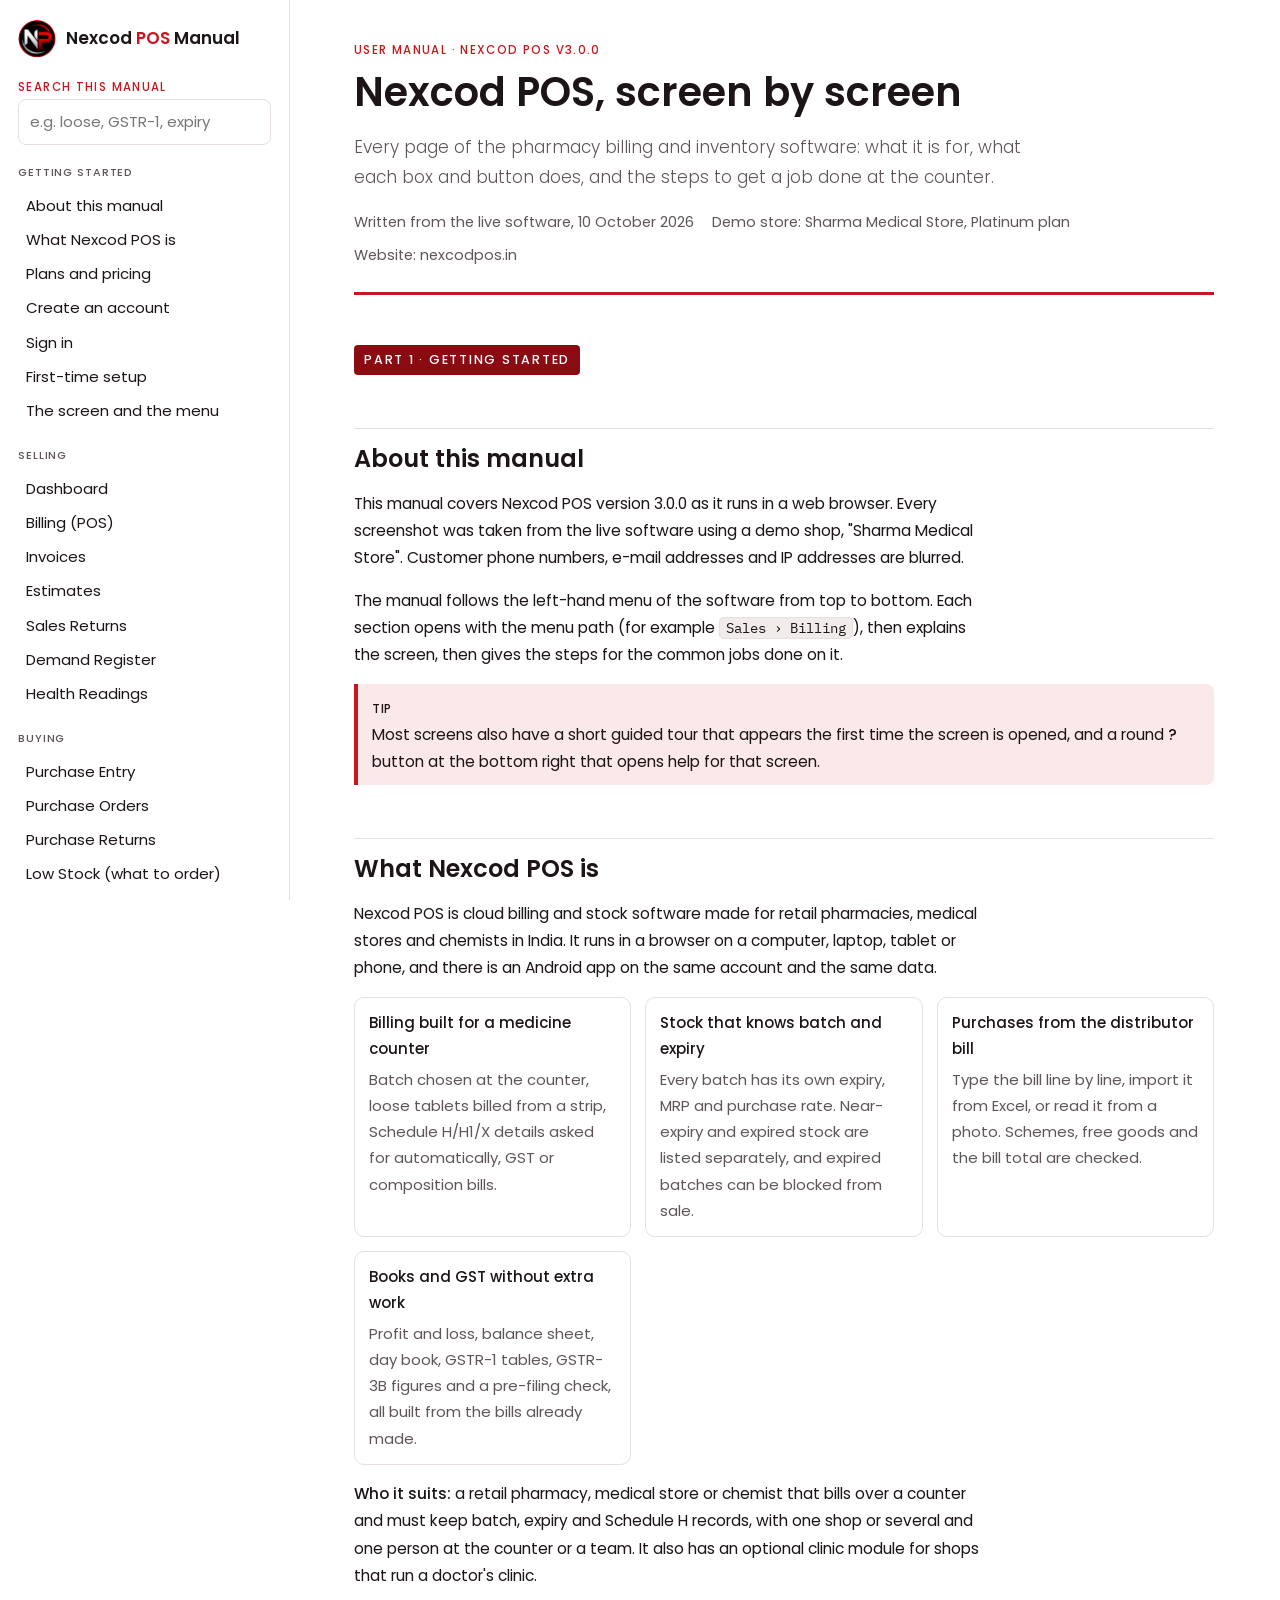
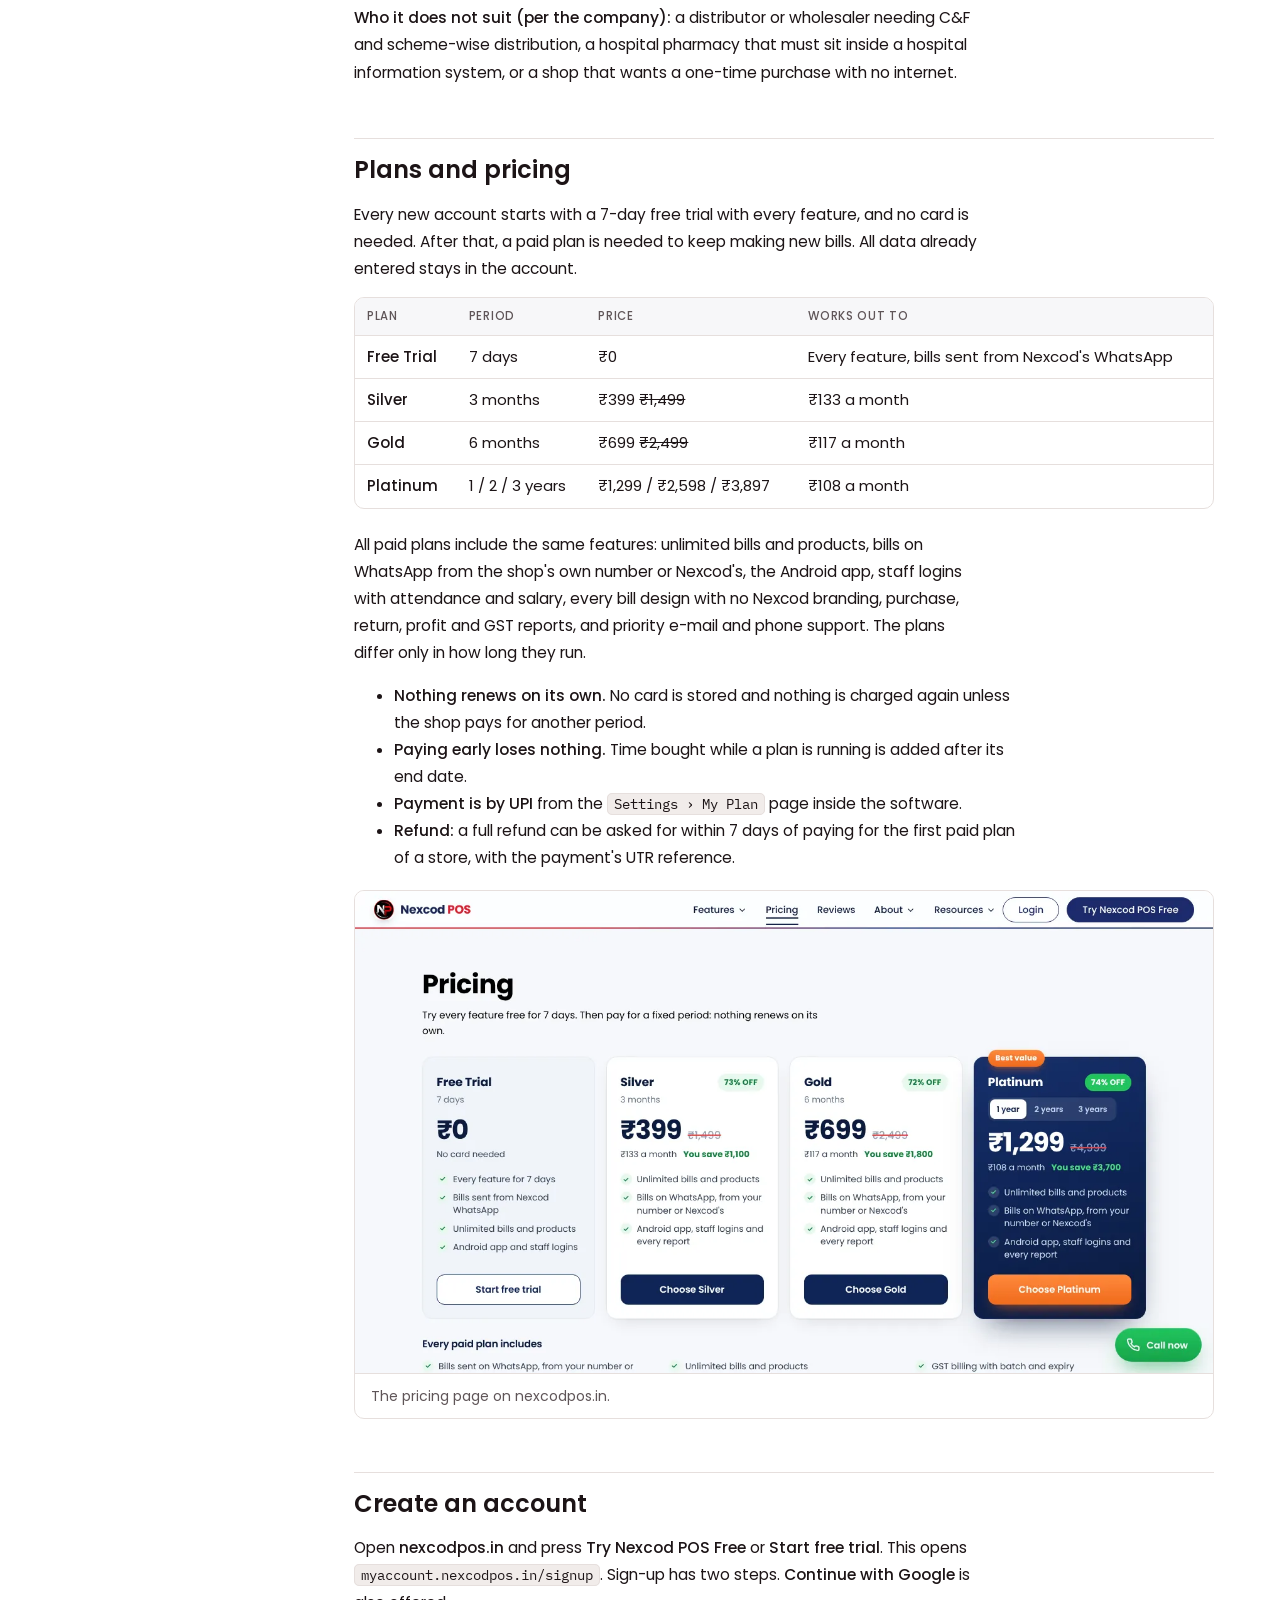
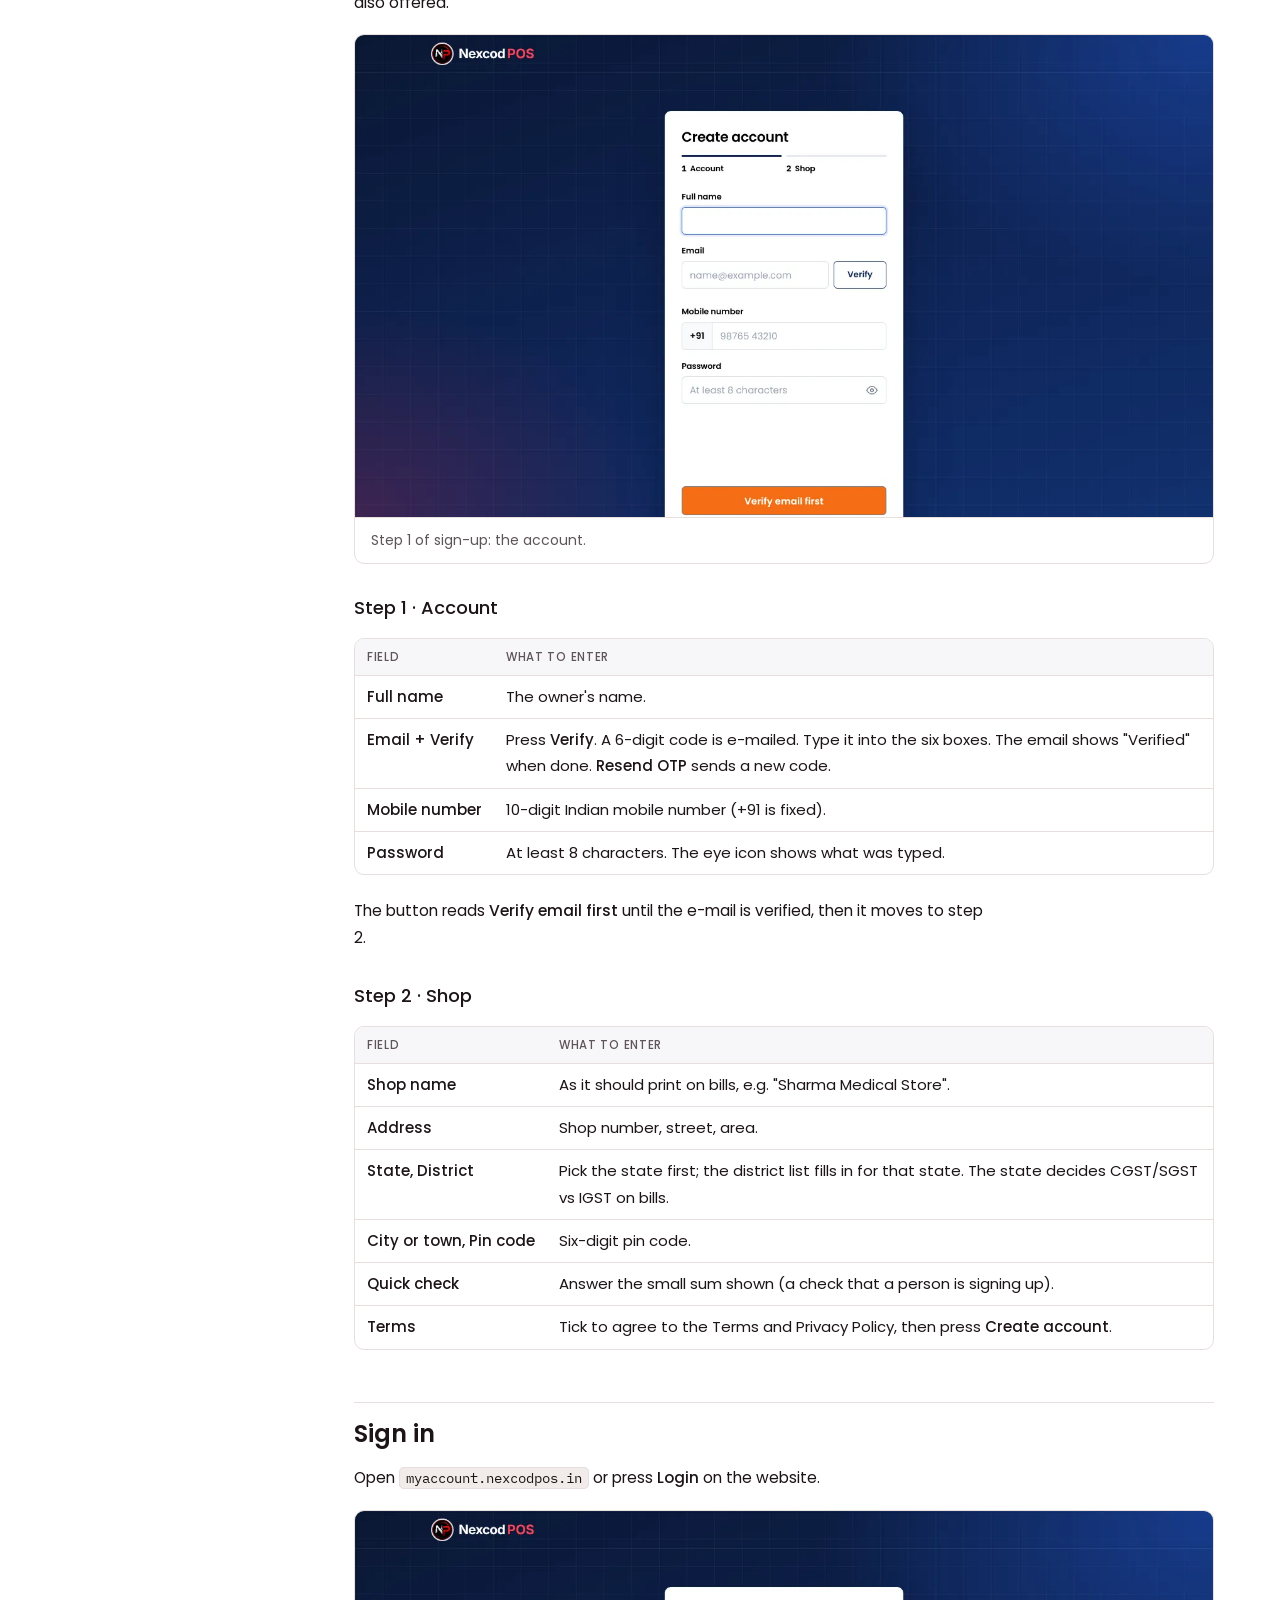
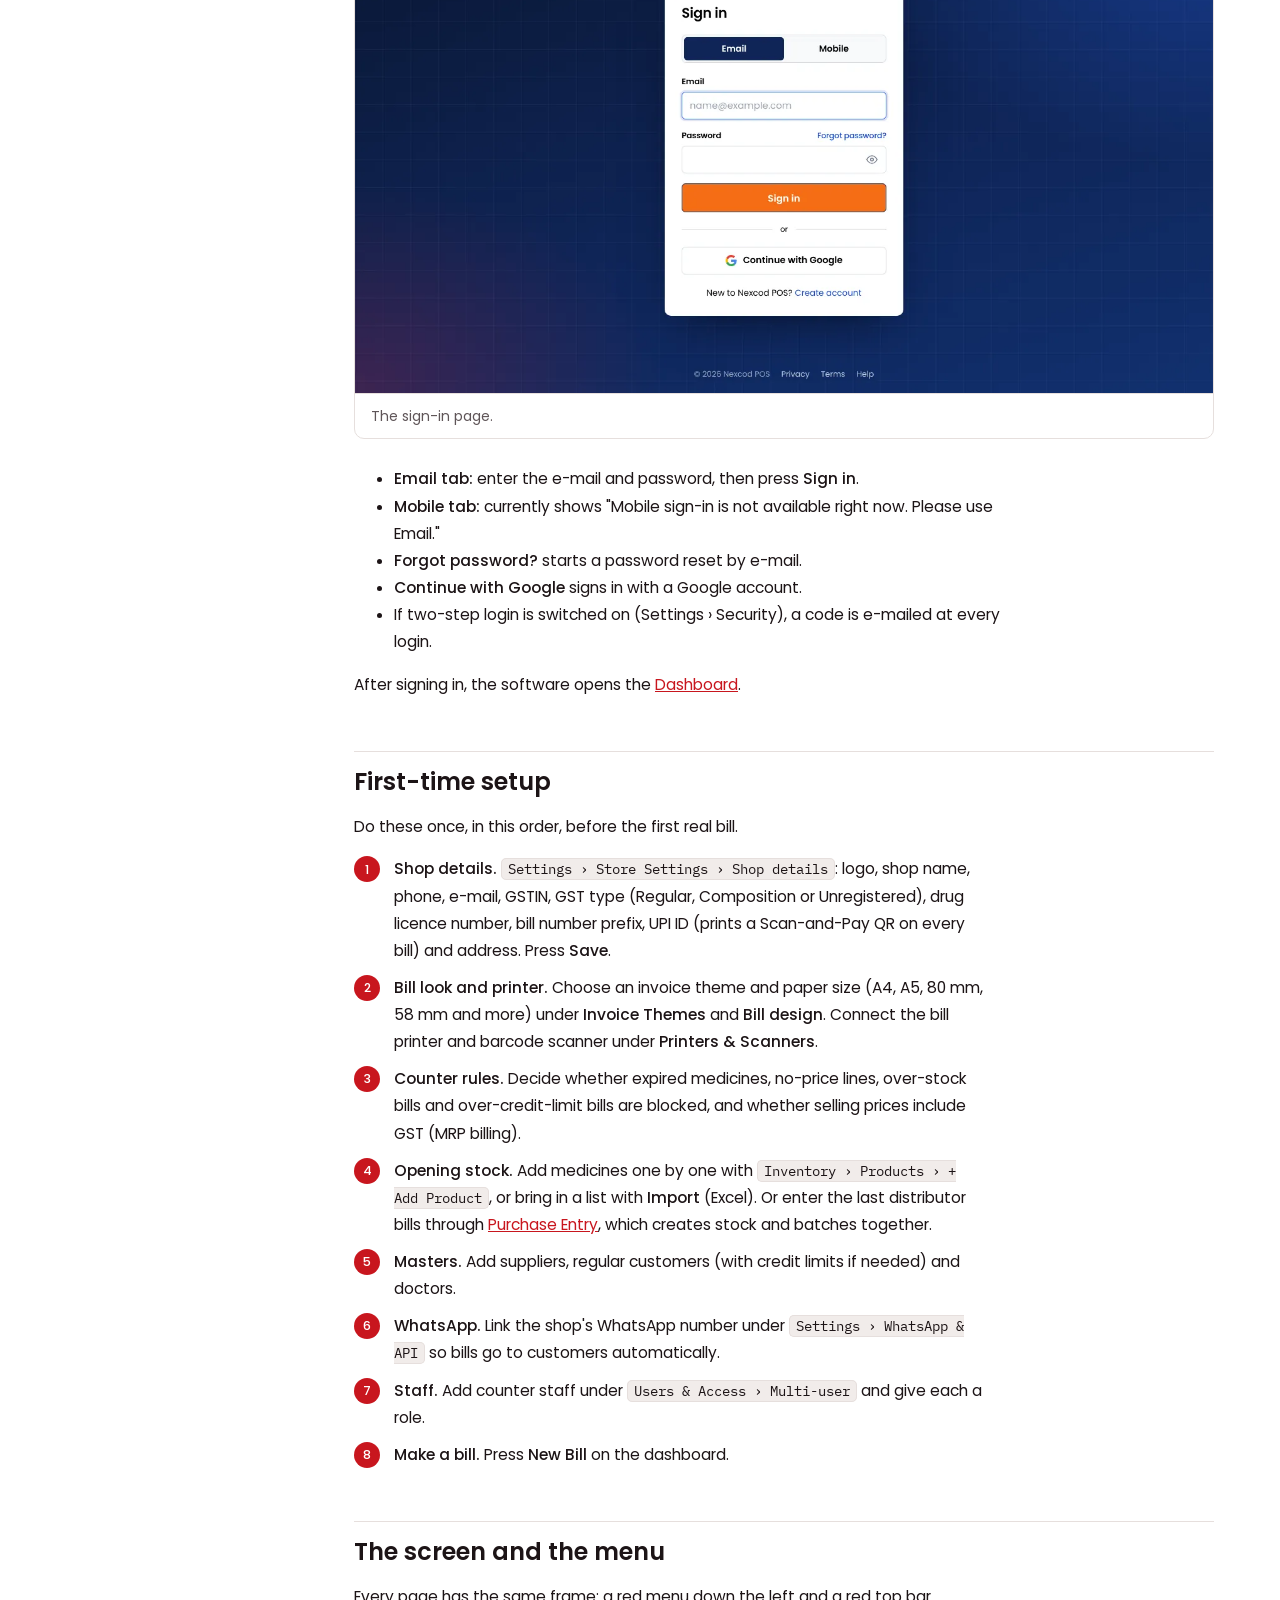
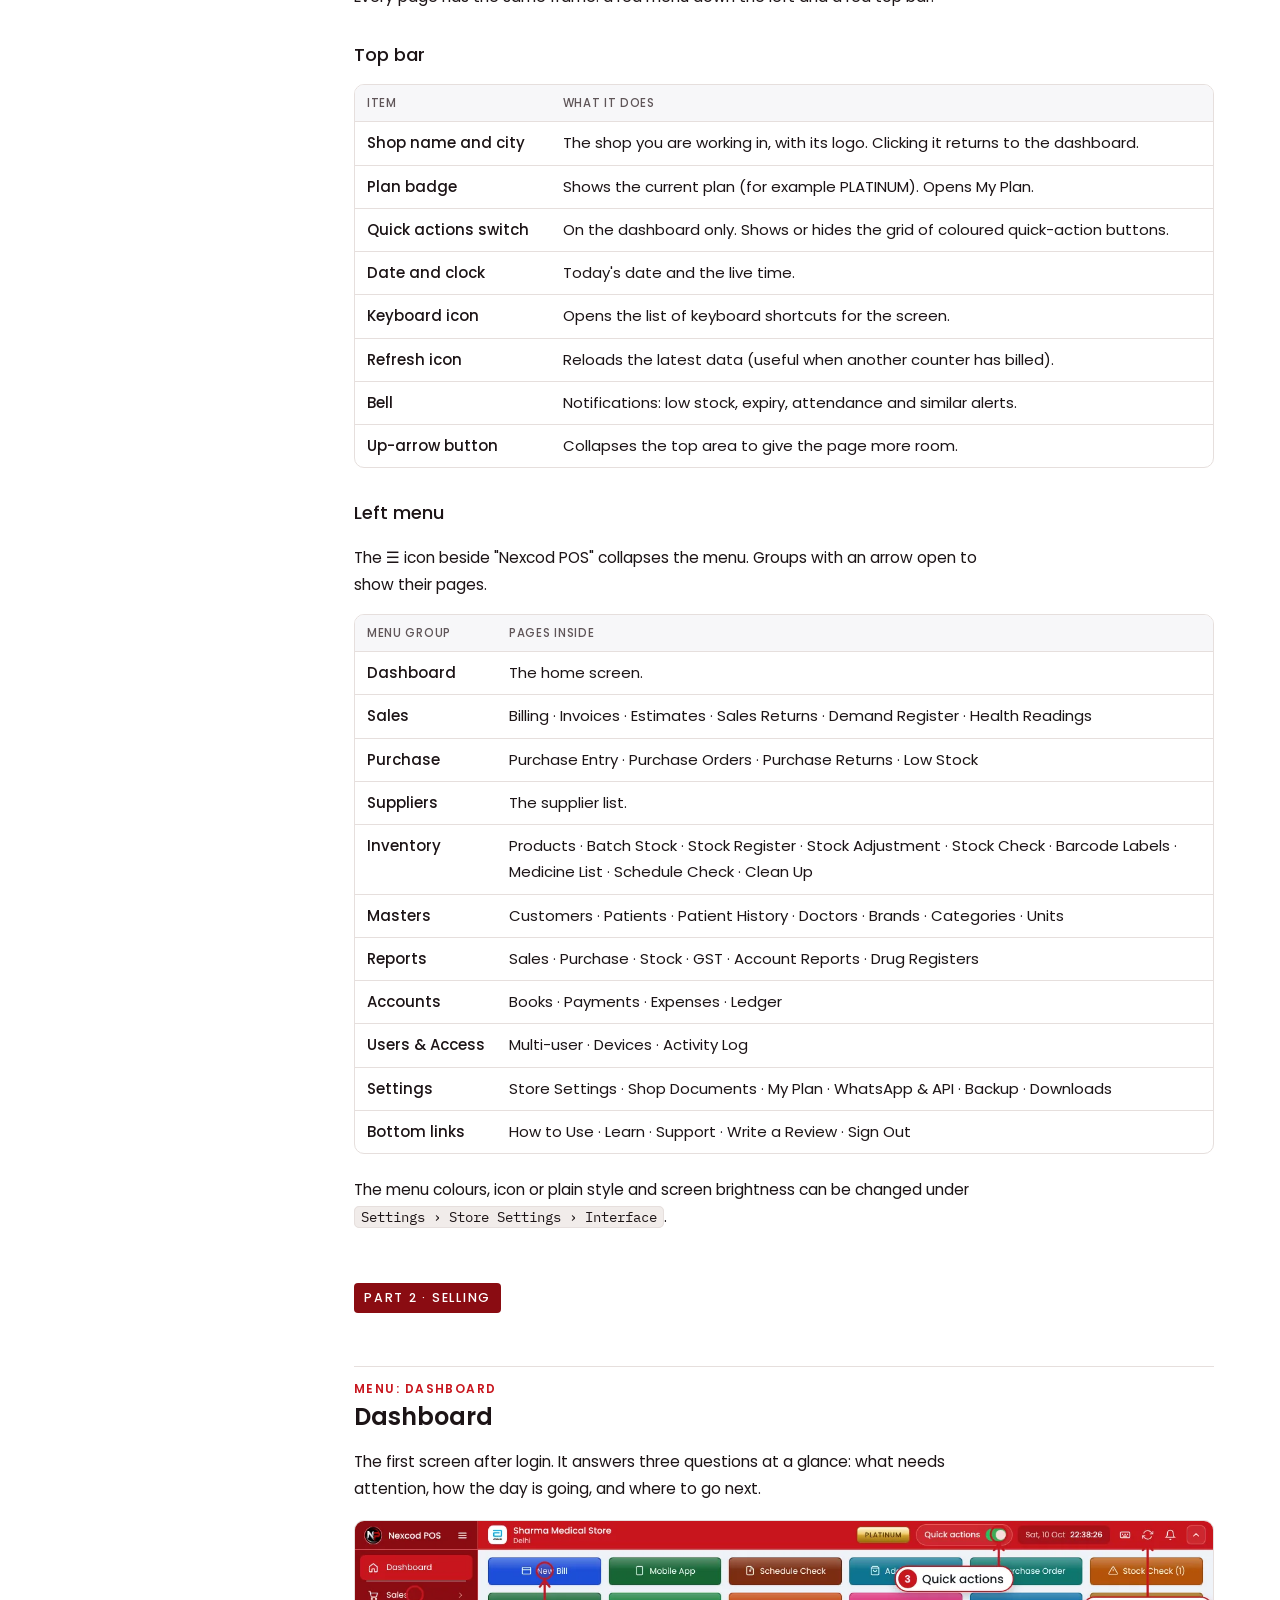
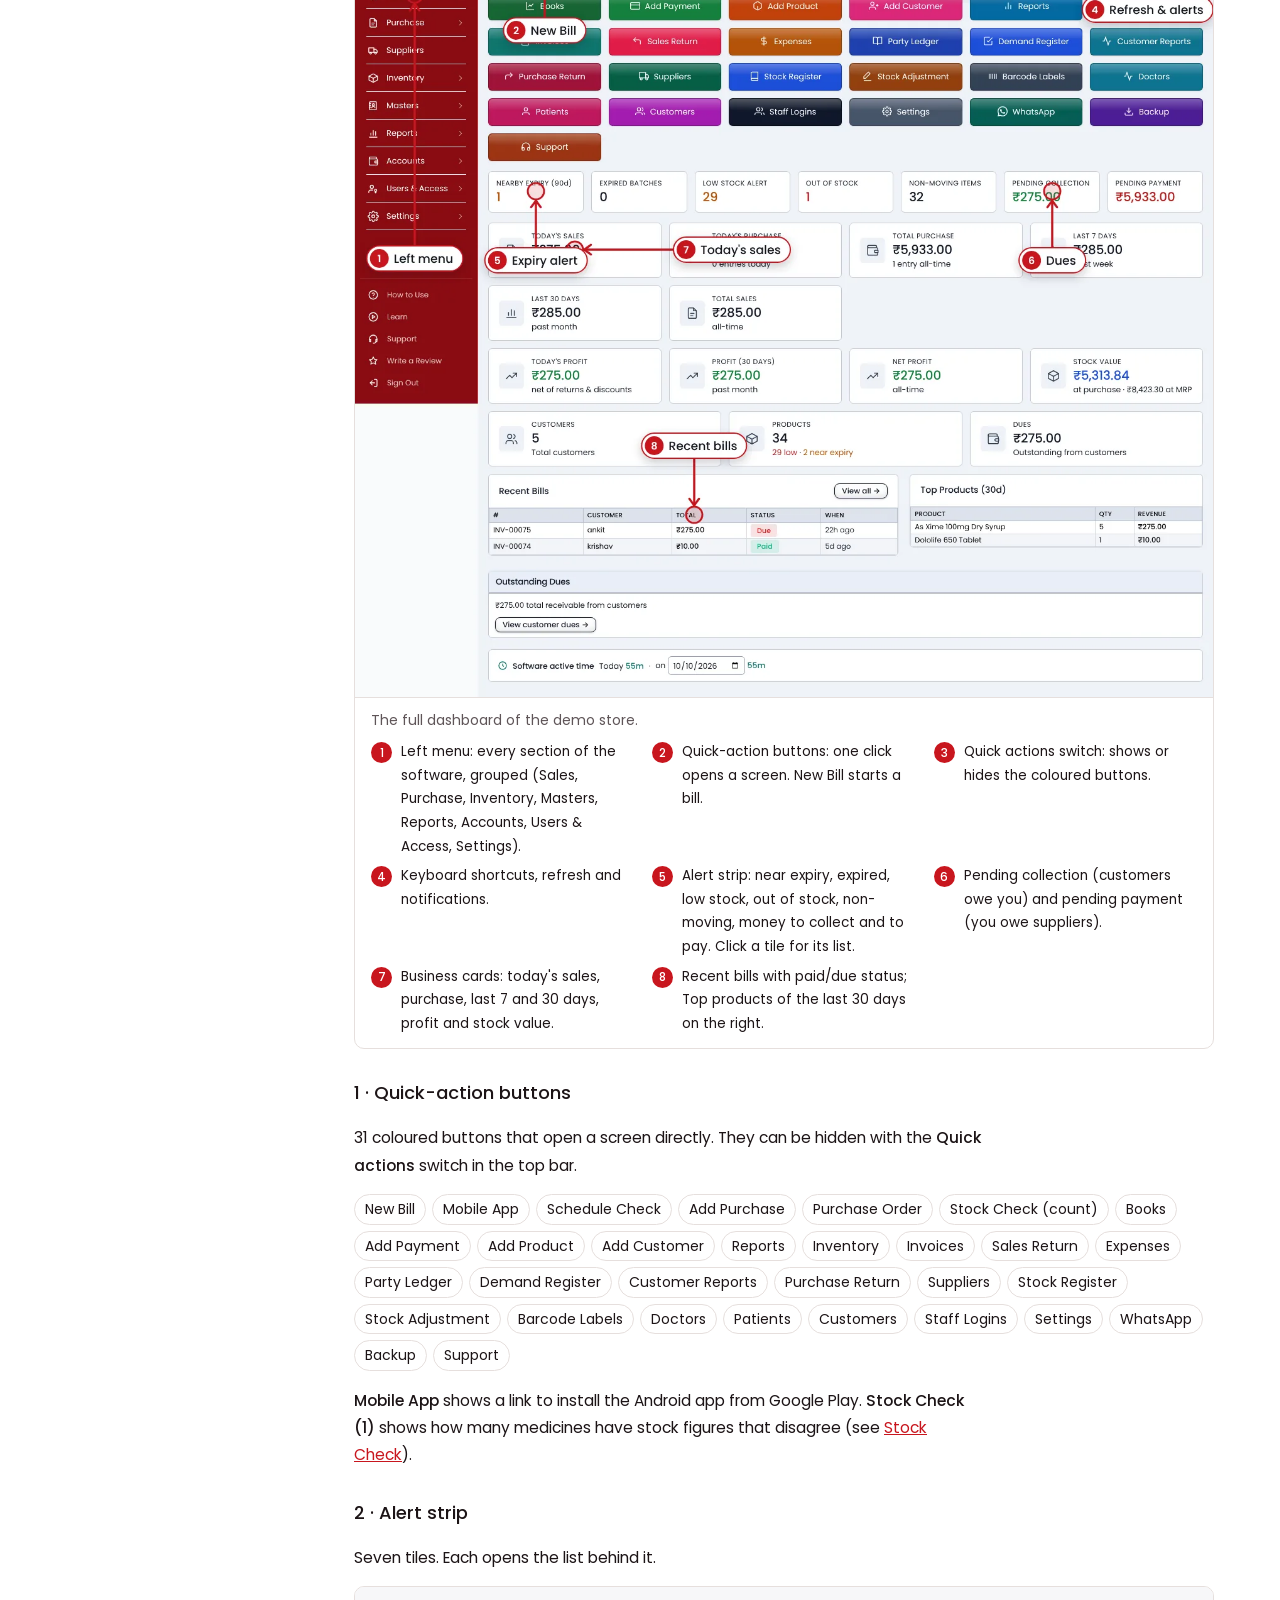
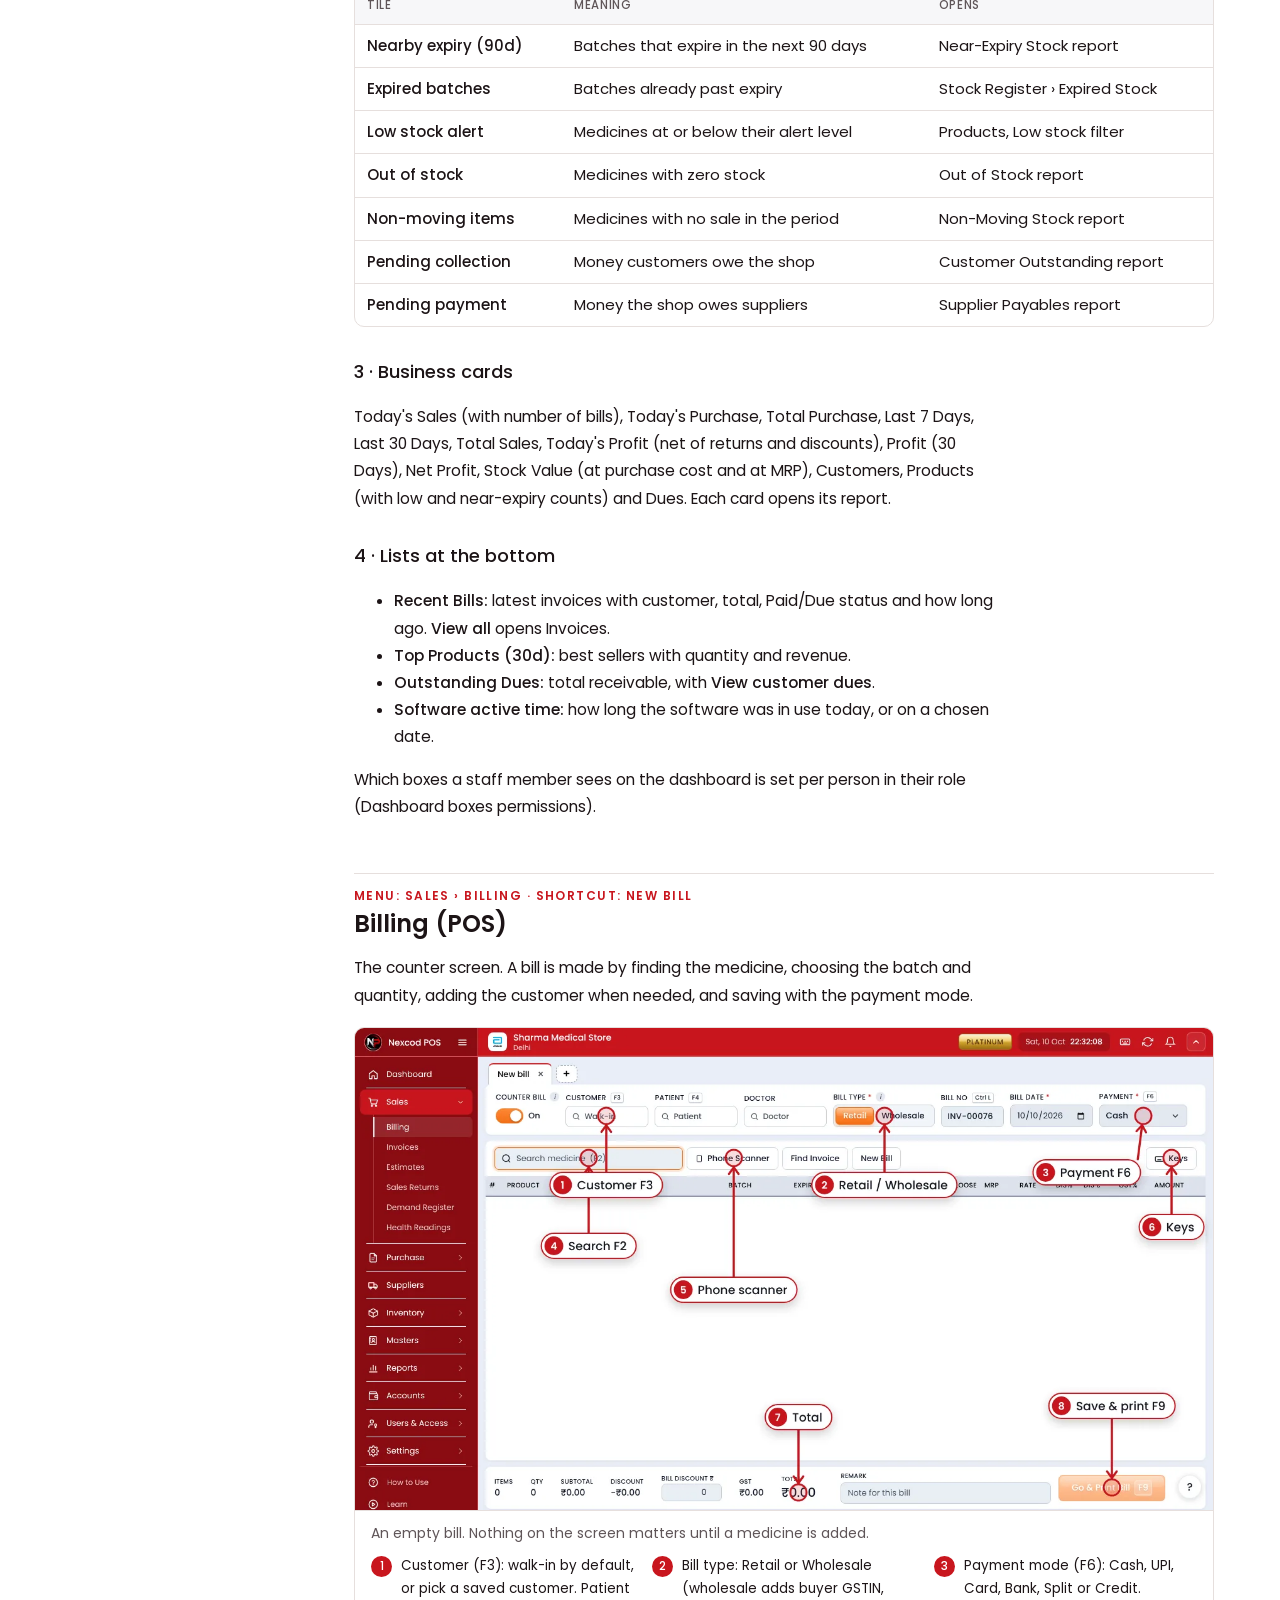
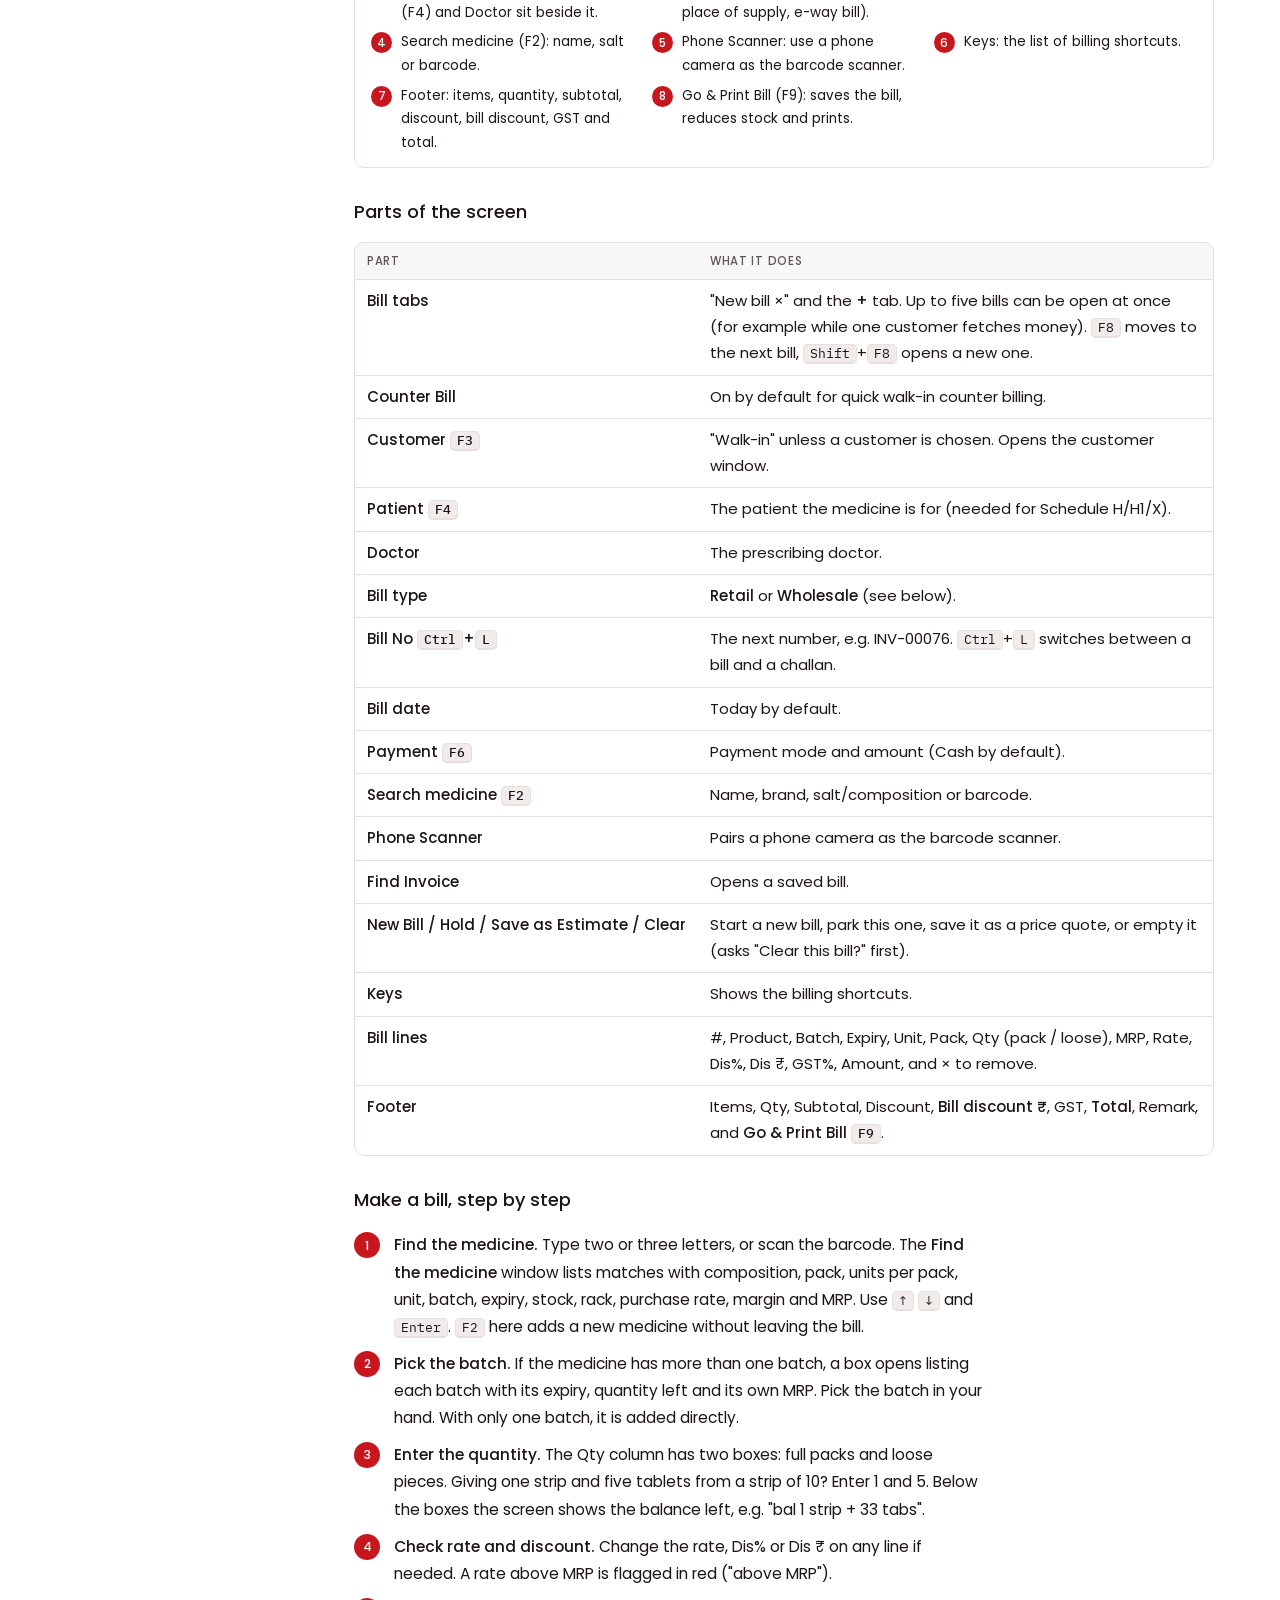
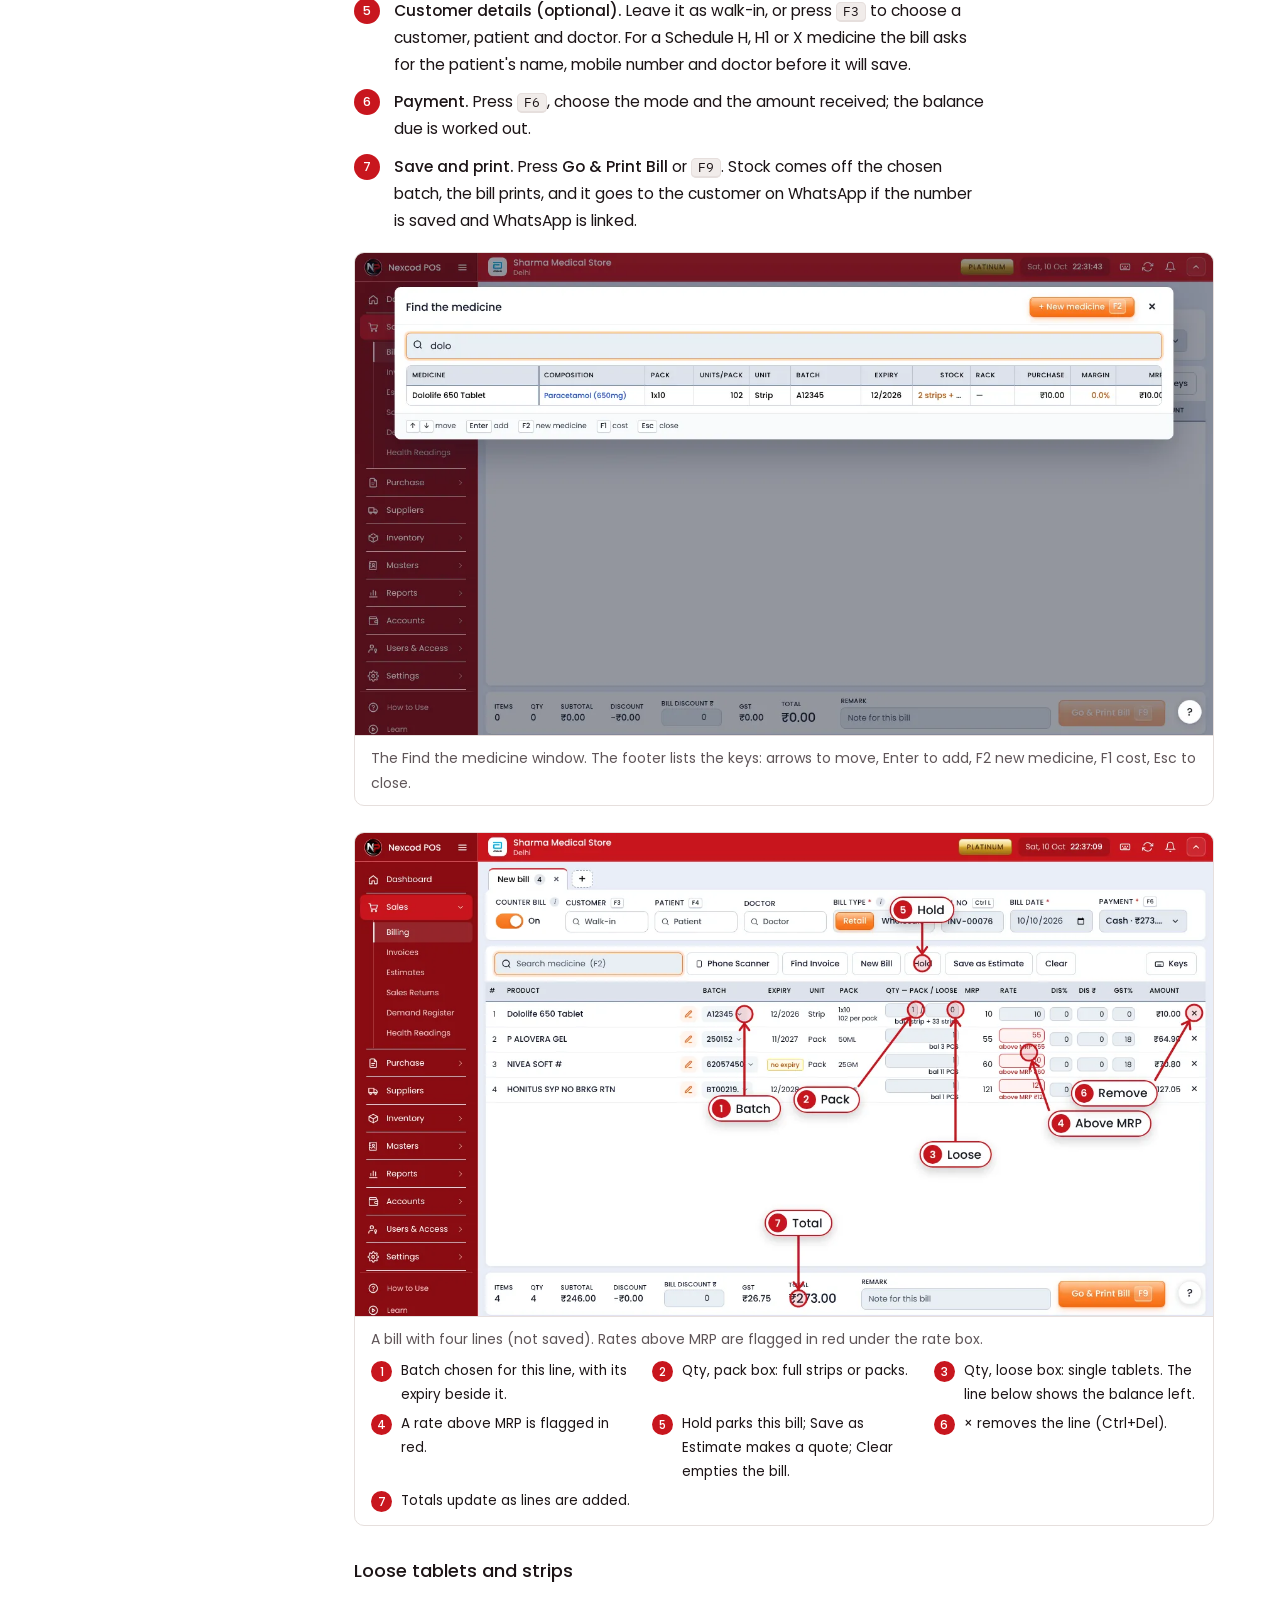
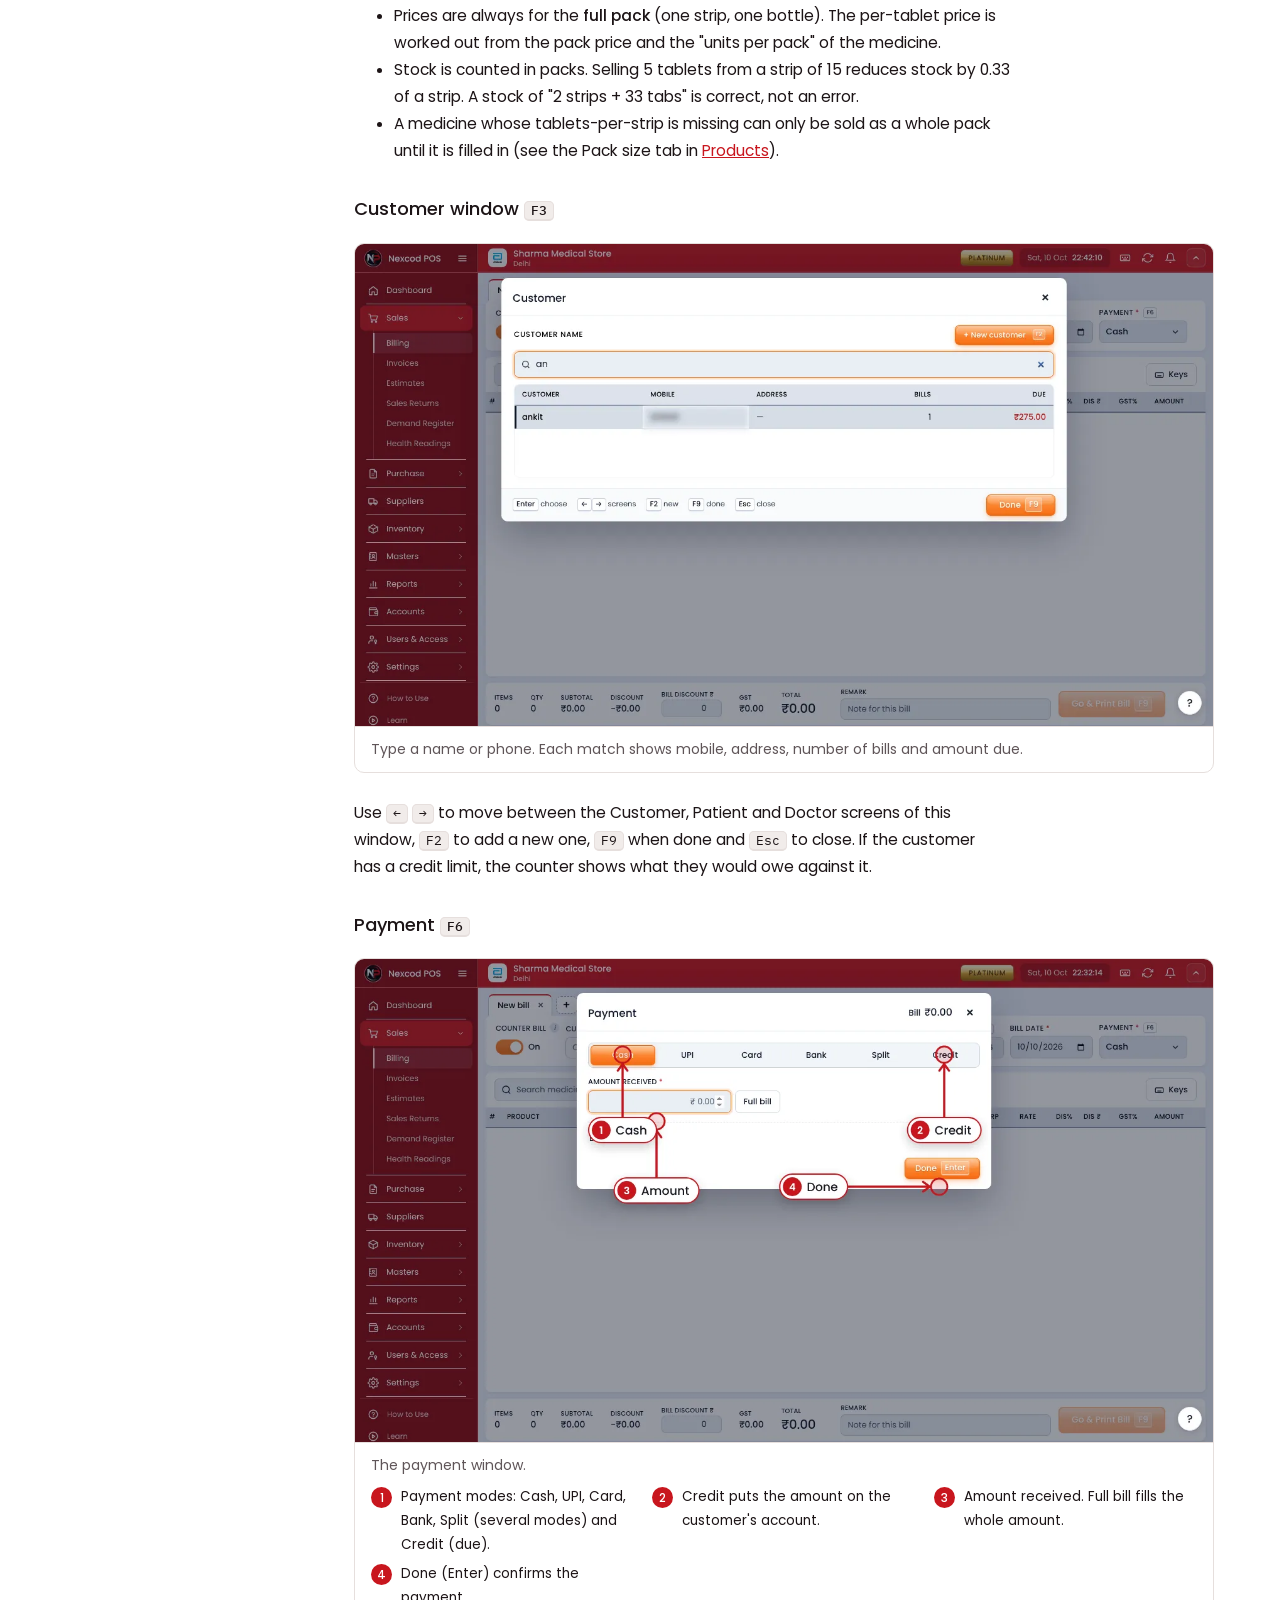
==== commit 307cdf2a: "Restyle manual: white theme, Poppins, lighter weights, arrow callouts Thirteen key screenshots now c" ====
--- a/documentation/index.html
+++ b/documentation/index.html
@@ -3,75 +3,72 @@
 <meta name="description" content="Complete screen-by-screen guide to Nexcod POS v3.0.0, the pharmacy billing and inventory software.">
 <link rel="preconnect" href="https://fonts.googleapis.com">
 <link rel="preconnect" href="https://fonts.gstatic.com" crossorigin>
-<link href="https://fonts.googleapis.com/css2?family=Poppins:wght@500;600;700&family=Source+Sans+3:wght@400;600;700&family=IBM+Plex+Mono:wght@500&display=swap" rel="stylesheet">
+<link href="https://fonts.googleapis.com/css2?family=Poppins:wght@300;400;500;600&family=IBM+Plex+Mono:wght@500&display=swap" rel="stylesheet">
 <style>
 /* Layout: fixed contents rail on the left, one reading column on the right; figures sit full column width. */
 :root{
-  --bg:#f7f5f4; --paper:#ffffff; --ink:#1c1416; --muted:#5f5558; --line:#e6dfdd;
+  --bg:#ffffff; --paper:#ffffff; --ink:#1c1416; --muted:#5f5558; --line:#e6dfdd;
   --brand:#c8161e; --brand-deep:#8a0c12; --brand-soft:#fbe9ea; --navy:#0b1b3f;
   --ok:#137a3a; --warn:#a85a00; --kbd:#f1ecea;
   --display:"Poppins",system-ui,-apple-system,"Segoe UI",sans-serif;
-  --body:"Source Sans 3",system-ui,-apple-system,"Segoe UI",sans-serif;
+  --body:"Poppins",system-ui,-apple-system,"Segoe UI",sans-serif;
   --mono:"IBM Plex Mono",ui-monospace,Menlo,Consolas,monospace;
 }
-@media (prefers-color-scheme: dark){:root:not([data-theme="light"]){
-  --bg:#141012; --paper:#1d181a; --ink:#f2ecea; --muted:#b8adb0; --line:#3a3033;
-  --brand:#ff5a5f; --brand-deep:#ff8a8d; --brand-soft:#3a1d20; --navy:#9fb3ff;
-  --ok:#5fd08a; --warn:#f0b35a; --kbd:#2b2427; color-scheme:dark}}
-:root[data-theme="dark"]{
-  --bg:#141012; --paper:#1d181a; --ink:#f2ecea; --muted:#b8adb0; --line:#3a3033;
-  --brand:#ff5a5f; --brand-deep:#ff8a8d; --brand-soft:#3a1d20; --navy:#9fb3ff;
-  --ok:#5fd08a; --warn:#f0b35a; --kbd:#2b2427; color-scheme:dark}
 *{box-sizing:border-box}
-body{background:var(--bg);color:var(--ink);font-family:var(--body);font-size:17px;line-height:1.6;margin:0}
+html{color-scheme:light}
+body{background:var(--bg);color:var(--ink);font-family:var(--body);font-size:15.5px;line-height:1.75;font-weight:400;margin:0}
+b,strong{font-weight:500}
 a{color:var(--brand)}
 .shell{display:grid;grid-template-columns:290px minmax(0,1fr);min-height:100vh}
 nav.toc{position:sticky;top:env(safe-area-inset-top,0px);height:100vh;overflow:auto;background:var(--paper);border-right:1px solid var(--line);padding-block:20px;padding-inline:18px}
 .brandrow{display:flex;align-items:center;gap:10px;margin-bottom:14px}
 .brandrow img{width:38px;height:38px;border-radius:50%}
-.brandrow b{font-family:var(--display);font-size:18px;color:var(--ink)}
+.brandrow b{font-family:var(--display);font-size:17px;font-weight:600;color:var(--ink)}
 .brandrow b span{color:var(--brand)}
 #q{width:100%;padding:9px 11px;border:1px solid var(--line);border-radius:8px;background:var(--bg);color:var(--ink);font:inherit;font-size:15px}
 #q:focus-visible{outline:2px solid var(--brand);outline-offset:1px}
-.toc h4{font-family:var(--display);font-size:11.5px;letter-spacing:.08em;text-transform:uppercase;color:var(--muted);margin:18px 0 6px}
+.toc h4{font-family:var(--display);font-weight:500;font-size:11px;letter-spacing:.08em;text-transform:uppercase;color:var(--muted);margin:18px 0 6px}
 .toc ol{list-style:none;margin:0;padding:0}
 .toc li a{display:block;padding:4px 8px;border-radius:6px;color:var(--ink);text-decoration:none;font-size:15px}
 .toc li a:hover,.toc li a:focus-visible{background:var(--brand-soft);color:var(--brand-deep);outline:none}
 main{padding-block:40px 120px;padding-inline:clamp(16px,5vw,64px);min-width:0}
 .col{max-width:860px}
 header.hero{border-bottom:3px solid var(--brand);padding-bottom:24px;margin-bottom:12px}
-.eyebrow{font-family:var(--display);font-size:12px;letter-spacing:.12em;text-transform:uppercase;color:var(--brand);font-weight:600}
-h1{font-family:var(--display);font-size:clamp(30px,5vw,44px);line-height:1.15;margin:.2em 0 .3em;text-wrap:balance}
-h2{font-family:var(--display);font-size:26px;line-height:1.25;margin:2.2em 0 .5em;padding-top:.6em;border-top:1px solid var(--line);text-wrap:balance}
-h3{font-family:var(--display);font-size:19px;margin:1.6em 0 .4em;text-wrap:balance}
+.eyebrow{font-family:var(--display);font-size:11.5px;letter-spacing:.12em;text-transform:uppercase;color:var(--brand);font-weight:500}
+h1{font-family:var(--display);font-weight:600;font-size:clamp(28px,5vw,40px);line-height:1.2;margin:.2em 0 .3em;text-wrap:balance}
+h2{font-family:var(--display);font-weight:600;font-size:24px;line-height:1.3;margin:2.2em 0 .5em;padding-top:.6em;border-top:1px solid var(--line);text-wrap:balance}
+h3{font-family:var(--display);font-weight:500;font-size:18px;margin:1.6em 0 .4em;text-wrap:balance}
 h2 .part{display:block;font-size:12px;letter-spacing:.12em;text-transform:uppercase;color:var(--brand);margin-bottom:4px}
-.part-title{font-family:var(--display);font-size:13px;letter-spacing:.14em;text-transform:uppercase;color:var(--paper);background:var(--brand-deep);display:inline-block;padding:4px 10px;border-radius:4px;margin-top:3em}
+.part-title{font-family:var(--display);font-weight:500;font-size:12.5px;letter-spacing:.14em;text-transform:uppercase;color:var(--paper);background:var(--brand-deep);display:inline-block;padding:4px 10px;border-radius:4px;margin-top:3em}
 p,li{max-width:70ch}
-.lead{font-size:19px;color:var(--muted)}
+.lead{font-size:17px;font-weight:300;color:var(--muted)}
 .meta{display:flex;flex-wrap:wrap;gap:8px 18px;font-size:14.5px;color:var(--muted)}
 .path{font-family:var(--mono);font-size:13.5px;background:var(--kbd);border:1px solid var(--line);border-radius:5px;padding:1px 6px;overflow-wrap:anywhere}
 kbd{font-family:var(--mono);font-size:13px;background:var(--kbd);border:1px solid var(--line);border-bottom-width:2px;border-radius:5px;padding:0 6px;white-space:nowrap}
 figure{margin:18px 0 26px;background:var(--paper);border:1px solid var(--line);border-radius:10px;overflow:hidden}
 figure img{display:block;width:100%;height:auto;cursor:zoom-in;background:#fff}
-figcaption{font-size:14.5px;color:var(--muted);padding:9px 14px;border-top:1px solid var(--line)}
+figcaption{font-size:14px;color:var(--muted);padding:10px 16px;border-top:1px solid var(--line)}
+ol.legend{margin:8px 0 2px;padding:0;list-style:none;counter-reset:l;display:grid;grid-template-columns:repeat(auto-fit,minmax(260px,1fr));gap:6px 18px}
+ol.legend li{counter-increment:l;position:relative;padding-left:30px;font-size:13.5px;color:var(--ink);max-width:none}
+ol.legend li::before{content:counter(l);position:absolute;left:0;top:2px;width:21px;height:21px;border-radius:50%;background:#c8161e;color:#fff;font-size:11.5px;font-weight:500;display:grid;place-items:center}
 .tbl{overflow-x:auto;margin:14px 0 22px;border:1px solid var(--line);border-radius:10px;background:var(--paper)}
 table{border-collapse:collapse;width:100%;font-size:15px}
 th,td{text-align:left;padding:8px 12px;border-bottom:1px solid var(--line);vertical-align:top}
-th{font-family:var(--display);font-size:12px;letter-spacing:.06em;text-transform:uppercase;color:var(--muted);font-weight:600;background:var(--bg)}
+th{font-family:var(--display);font-size:11.5px;letter-spacing:.06em;text-transform:uppercase;color:var(--muted);font-weight:500;background:#f7f7f9}
 tr:last-child td{border-bottom:0}
-td:first-child{font-weight:600;white-space:nowrap}
+td:first-child{font-weight:500;white-space:nowrap}
 td.wrap{white-space:normal}
 .note{border-left:4px solid var(--brand);background:var(--brand-soft);padding:10px 14px;border-radius:0 8px 8px 0;margin:16px 0}
 .note.ok{border-left-color:var(--ok)}
-.note b:first-child{font-family:var(--display);font-size:13px;letter-spacing:.06em;text-transform:uppercase}
+.note b:first-child{font-family:var(--display);font-size:12px;font-weight:500;letter-spacing:.06em;text-transform:uppercase}
 ol.steps{counter-reset:s;list-style:none;padding:0}
 ol.steps>li{counter-increment:s;position:relative;padding-left:40px;margin:10px 0}
-ol.steps>li::before{content:counter(s);position:absolute;left:0;top:1px;width:26px;height:26px;border-radius:50%;background:var(--brand);color:#fff;font-family:var(--display);font-size:13px;font-weight:600;display:grid;place-items:center}
+ol.steps>li::before{content:counter(s);position:absolute;left:0;top:1px;width:26px;height:26px;border-radius:50%;background:var(--brand);color:#fff;font-family:var(--display);font-size:12.5px;font-weight:500;display:grid;place-items:center}
 .chips{display:flex;flex-wrap:wrap;gap:6px;margin:8px 0 16px;padding:0;list-style:none}
 .chips li{font-size:14px;border:1px solid var(--line);background:var(--paper);border-radius:999px;padding:2px 10px}
 .grid2{display:grid;grid-template-columns:repeat(auto-fit,minmax(260px,1fr));gap:14px;margin:14px 0}
 .card{background:var(--paper);border:1px solid var(--line);border-radius:10px;padding:12px 14px;min-width:0}
-.card h4{font-family:var(--display);font-size:15px;margin:0 0 4px}
+.card h4{font-family:var(--display);font-size:15px;font-weight:500;margin:0 0 4px}
 .card p{margin:0;font-size:15px;color:var(--muted)}
 [hidden]{display:none!important}
 .nohit{display:none;color:var(--muted);font-style:italic}
@@ -324,7 +321,7 @@
 <section id="dashboard">
 <h2><span class="part">Menu: Dashboard</span>Dashboard</h2>
 <p>The first screen after login. It answers three questions at a glance: what needs attention, how the day is going, and where to go next.</p>
-<figure><img src="img/dashboard.webp" alt="Dashboard with quick-action buttons, alert strip, sales cards, recent bills and top products" loading="lazy"><figcaption>The full dashboard of the demo store.</figcaption></figure>
+<figure><img src="img/annotated/dashboard.webp" alt="Dashboard with quick-action buttons, alert strip, sales cards, recent bills and top products" loading="lazy"><figcaption>The full dashboard of the demo store.<ol class="legend"><li>Left menu: every section of the software, grouped (Sales, Purchase, Inventory, Masters, Reports, Accounts, Users &amp; Access, Settings).</li><li>Quick-action buttons: one click opens a screen. New Bill starts a bill.</li><li>Quick actions switch: shows or hides the coloured buttons.</li><li>Keyboard shortcuts, refresh and notifications.</li><li>Alert strip: near expiry, expired, low stock, out of stock, non-moving, money to collect and to pay. Click a tile for its list.</li><li>Pending collection (customers owe you) and pending payment (you owe suppliers).</li><li>Business cards: today&#x27;s sales, purchase, last 7 and 30 days, profit and stock value.</li><li>Recent bills with paid/due status; Top products of the last 30 days on the right.</li></ol></figcaption></figure>
 <h3>1 · Quick-action buttons</h3>
 <p>31 coloured buttons that open a screen directly. They can be hidden with the <b>Quick actions</b> switch in the top bar.</p>
 <ul class="chips">
@@ -357,7 +354,7 @@
 <section id="billing">
 <h2><span class="part">Menu: Sales › Billing · Shortcut: New Bill</span>Billing (POS)</h2>
 <p>The counter screen. A bill is made by finding the medicine, choosing the batch and quantity, adding the customer when needed, and saving with the payment mode.</p>
-<figure><img src="img/billing.webp" alt="Empty billing screen" loading="lazy"><figcaption>An empty bill. Nothing on the screen matters until a medicine is added.</figcaption></figure>
+<figure><img src="img/annotated/billing.webp" alt="Empty billing screen" loading="lazy"><figcaption>An empty bill. Nothing on the screen matters until a medicine is added.<ol class="legend"><li>Customer (F3): walk-in by default, or pick a saved customer. Patient (F4) and Doctor sit beside it.</li><li>Bill type: Retail or Wholesale (wholesale adds buyer GSTIN, place of supply, e-way bill).</li><li>Payment mode (F6): Cash, UPI, Card, Bank, Split or Credit.</li><li>Search medicine (F2): name, salt or barcode.</li><li>Phone Scanner: use a phone camera as the barcode scanner.</li><li>Keys: the list of billing shortcuts.</li><li>Footer: items, quantity, subtotal, discount, bill discount, GST and total.</li><li>Go &amp; Print Bill (F9): saves the bill, reduces stock and prints.</li></ol></figcaption></figure>
 <h3>Parts of the screen</h3>
 <div class="tbl"><table><thead><tr><th>Part</th><th>What it does</th></tr></thead><tbody>
 <tr><td>Bill tabs</td><td class="wrap">"New bill ×" and the <b>+</b> tab. Up to five bills can be open at once (for example while one customer fetches money). <kbd>F8</kbd> moves to the next bill, <kbd>Shift</kbd>+<kbd>F8</kbd> opens a new one.</td></tr>
@@ -389,7 +386,7 @@
 <li><b>Save and print.</b> Press <b>Go &amp; Print Bill</b> or <kbd>F9</kbd>. Stock comes off the chosen batch, the bill prints, and it goes to the customer on WhatsApp if the number is saved and WhatsApp is linked.</li>
 </ol>
 <figure><img src="img/billing-search.webp" alt="Find the medicine window showing Dololife 650 with batch, expiry and stock" loading="lazy"><figcaption>The Find the medicine window. The footer lists the keys: arrows to move, Enter to add, F2 new medicine, F1 cost, Esc to close.</figcaption></figure>
-<figure><img src="img/billing-items.webp" alt="A bill with four medicines, quantities, rates, GST and a total of 273 rupees" loading="lazy"><figcaption>A bill with four lines (not saved). Rates above MRP are flagged in red under the rate box.</figcaption></figure>
+<figure><img src="img/annotated/billing-items.webp" alt="A bill with four medicines, quantities, rates, GST and a total of 273 rupees" loading="lazy"><figcaption>A bill with four lines (not saved). Rates above MRP are flagged in red under the rate box.<ol class="legend"><li>Batch chosen for this line, with its expiry beside it.</li><li>Qty, pack box: full strips or packs.</li><li>Qty, loose box: single tablets. The line below shows the balance left.</li><li>A rate above MRP is flagged in red.</li><li>Hold parks this bill; Save as Estimate makes a quote; Clear empties the bill.</li><li>× removes the line (Ctrl+Del).</li><li>Totals update as lines are added.</li></ol></figcaption></figure>
 
 <h3>Loose tablets and strips</h3>
 <ul>
@@ -403,7 +400,7 @@
 <p>Use <kbd>←</kbd> <kbd>→</kbd> to move between the Customer, Patient and Doctor screens of this window, <kbd>F2</kbd> to add a new one, <kbd>F9</kbd> when done and <kbd>Esc</kbd> to close. If the customer has a credit limit, the counter shows what they would owe against it.</p>
 
 <h3>Payment <kbd>F6</kbd></h3>
-<figure><img src="img/billing-payment.webp" alt="Payment window with Cash, UPI, Card, Bank, Split and Credit" loading="lazy"><figcaption>The payment window.</figcaption></figure>
+<figure><img src="img/annotated/billing-payment.webp" alt="Payment window with Cash, UPI, Card, Bank, Split and Credit" loading="lazy"><figcaption>The payment window.<ol class="legend"><li>Payment modes: Cash, UPI, Card, Bank, Split (several modes) and Credit (due).</li><li>Credit puts the amount on the customer&#x27;s account.</li><li>Amount received. Full bill fills the whole amount.</li><li>Done (Enter) confirms the payment.</li></ol></figcaption></figure>
 <div class="tbl"><table><thead><tr><th>Mode</th><th>Use it when</th></tr></thead><tbody>
 <tr><td>Cash</td><td class="wrap">Paid in cash. Enter the amount received, or press <b>Full bill</b>.</td></tr>
 <tr><td>UPI / Card / Bank</td><td class="wrap">Paid digitally. If a UPI ID is set in Settings, every bill prints a Scan-and-Pay QR with the bill amount.</td></tr>
@@ -417,7 +414,7 @@
 
 <h3>Rate desk <kbd>F1</kbd>: what a medicine really cost</h3>
 <p>With a medicine on the bill, press <kbd>F1</kbd>. The rate desk shows who supplies it and what it really cost: MRP, last bought date, billed rate, scheme, discount, flat rate and flat rate plus GST; the purchase history bill by bill; and <b>What you can quote</b>: your cost, the rate on this bill, what you make, the break-even price and a rupee over. It also lists stock by batch.</p>
-<figure><img src="img/billing-rate-desk.webp" alt="Rate desk for Honitus syrup showing distributor cost, flat rate, break-even and margin" loading="lazy"><figcaption>The rate desk. Anything above the break-even figure earns money.</figcaption></figure>
+<figure><img src="img/annotated/billing-rate-desk.webp" alt="Rate desk for Honitus syrup showing distributor cost, flat rate, break-even and margin" loading="lazy"><figcaption>The rate desk. Anything above the break-even figure earns money.<ol class="legend"><li>Flat rate: what the medicine really cost after scheme and discount, per distributor.</li><li>Purchase history: every purchase with date, bill, batch and rates.</li><li>What you make at the rate on this bill.</li><li>Break-even: the lowest price that loses no money; a rupee over is shown too.</li></ol></figcaption></figure>
 
 <h3>Hold, estimates and challans</h3>
 <ul>
@@ -435,7 +432,7 @@
 <section id="invoices">
 <h2><span class="part">Menu: Sales › Invoices</span>Invoices</h2>
 <p>Every saved bill, with filters and totals.</p>
-<figure><img src="img/invoices.webp" alt="Invoices list with search, date range, status, doctor and payment mode filters" loading="lazy"><figcaption>The invoice list.</figcaption></figure>
+<figure><img src="img/annotated/invoices.webp" alt="Invoices list with search, date range, status, doctor and payment mode filters" loading="lazy"><figcaption>The invoice list.<ol class="legend"><li>Search by bill number, name, phone or e-mail; date range.</li><li>Filter by status (Paid, Partial, Due), doctor and payment mode.</li><li>Challans, Day by day totals, Print and Excel.</li><li>Status of each bill.</li><li>Send the bill on WhatsApp; it shows Sent once sent.</li><li>⋯ more actions; eye to view, arrow to download PDF.</li></ol></figcaption></figure>
 <ul>
 <li><b>Filters:</b> Search (bill number, name, phone or e-mail), From and To dates, Status (All, Paid, Partial, Due), Doctor, Payment mode (Cash, UPI, Card, Online, Credit / Due, Split). Press <b>Apply</b>.</li>
 <li><b>Buttons:</b> Challans (<kbd>Ctrl</kbd>+<kbd>L</kbd> shows challans), Day by day (totals per day), Print (a clean printed list), Excel (download), <b>+ New Bill</b>.</li>
@@ -486,7 +483,7 @@
 <figure><img src="img/purchases.webp" alt="Purchases list with filters and totals" loading="lazy"><figcaption>All purchase entries.</figcaption></figure>
 <p>Filters: Search (bill number, distributor or medicine), From, To, Distributor, Status (All, Paid, Part paid, Unpaid, Bill awaited, Goods awaited), Show (Bill-wise or Item-wise). Totals show purchases, total value and payable. <b>Edits</b> (<kbd>Ctrl</kbd>+<kbd>M</kbd>) shows which entries were edited. Each row has <b>Pay</b> to record a payment to the supplier.</p>
 <h3>A new purchase</h3>
-<figure><img src="img/purchase-entry.webp" alt="New purchase form" loading="lazy"><figcaption>New purchase. The orange line is the one being typed.</figcaption></figure>
+<figure><img src="img/annotated/purchase-entry.webp" alt="New purchase form" loading="lazy"><figcaption>New purchase. The orange line is the one being typed.<ol class="legend"><li>Distributor (Space/Enter to search, F2 to add new).</li><li>Rate on bill: Rate + GST, or Net rate including GST.</li><li>Scheme: Free qty extra, or Less on amount.</li><li>Import: fill the lines from Excel or a photo/PDF of the bill.</li><li>Save purchase (Alt+S).</li><li>Free column for scheme goods.</li><li>Total printed on the bill: the entry is checked against it.</li></ol></figcaption></figure>
 <div class="tbl"><table><thead><tr><th>Box</th><th>What it means</th></tr></thead><tbody>
 <tr><td>Distributor</td><td class="wrap">Choose first. Press Space or Enter to search, <kbd>F2</kbd> to add a new one. Their last bill sets how this one is read.</td></tr>
 <tr><td>Bill number, Bill date</td><td class="wrap">As printed on the distributor's bill.</td></tr>
@@ -516,7 +513,7 @@
 <p>Orders sent to suppliers. They never change stock; stock goes up only when the goods arrive and the order is received into a purchase entry.</p>
 <p>The list filters by Search, dates, Distributor and Status (Draft, Sent, Part received, Received, Cancelled), with totals for orders, order value and awaiting goods.</p>
 <h3>A new purchase order</h3>
-<figure><img src="img/purchase-order-new.webp" alt="New purchase order with suggestions from sales" loading="lazy"><figcaption>The software suggests what to order from the shop's own sales.</figcaption></figure>
+<figure><img src="img/annotated/purchase-order-new.webp" alt="New purchase order with suggestions from sales" loading="lazy"><figcaption>The software suggests what to order from the shop's own sales.<ol class="legend"><li>Suggested from your sales: what has run out or is below its alert level.</li><li>Why each medicine is suggested.</li><li>Suggested order quantity, editable.</li><li>Tick medicines and press Add ticked (or Select all).</li></ol></figcaption></figure>
 <ol class="steps">
 <li>Choose the distributor, order date and expected date.</li>
 <li>Review <b>Suggested from your sales</b>: each medicine shows why (Out of stock, Below your alert level, days of stock left), stock now, sold in 60 days, suggested order quantity and rate. Tick and press <b>Add ticked</b>, or <b>Select all</b>.</li>
@@ -557,7 +554,7 @@
 <section id="products">
 <h2><span class="part">Menu: Inventory › Products · Dashboard: Inventory</span>Products</h2>
 <p>The full stock list, page by page, edited like a spreadsheet.</p>
-<figure><img src="img/inventory.webp" alt="Products list with filters, tabs and editable columns" loading="lazy"><figcaption>Products and stock.</figcaption></figure>
+<figure><img src="img/annotated/inventory.webp" alt="Products list with filters, tabs and editable columns" loading="lazy"><figcaption>Products and stock.<ol class="legend"><li>Search by medicine name, barcode or batch.</li><li>Tabs: Near expiry, Low stock, No price, HSN missing, Low selling, Pack size.</li><li>Print, Excel download and Import from Excel.</li><li>+ Add Product opens the medicine form.</li><li>Pencil: edit the medicine. Prices can also be edited in the cells.</li><li>Stock in packs, e.g. 2 strips + 33 tabs after loose sales.</li></ol></figcaption></figure>
 <div class="tbl"><table><thead><tr><th>Control</th><th>What it does</th></tr></thead><tbody>
 <tr><td>Search</td><td class="wrap">Medicine name, barcode or batch, with a Product / other selector.</td></tr>
 <tr><td>Show</td><td class="wrap">All stock, Available stock, Expired stock.</td></tr>
@@ -655,7 +652,7 @@
 
 <section id="customers">
 <h2><span class="part">Menu: Masters › Customers</span>Customers</h2>
-<figure><img src="img/customers.webp" alt="Customer list with dues and collect controls" loading="lazy"><figcaption>Customers. A customer with dues has a quick Collect box.</figcaption></figure>
+<figure><img src="img/annotated/customers.webp" alt="Customer list with dues and collect controls" loading="lazy"><figcaption>Customers. A customer with dues has a quick Collect box.<ol class="legend"><li>Only Dues shows customers who owe money.</li><li>Type the amount and mode to collect a due.</li><li>Collect records the payment.</li><li>Bills, Ledger, Edit and Delete for each customer.</li><li>+ Add Customer, with credit limit and opening balance.</li></ol></figcaption></figure>
 <p>Columns: Name, Phone, Email, Total spent, Due. Search by name, phone or e-mail; <b>Only Dues</b> filters to customers who owe. For a customer with a due, type the amount, choose the mode (Cash, UPI, Card, Bank, Cheque) and press <b>Collect</b>. Row actions: Receive, <b>Bills</b> (all their invoices, filter by date, print, view each), <b>Ledger</b>, Edit, Delete.</p>
 <h3>Add Customer</h3>
 <p>Name (required), Phone, Email (for sending bills), Address, State (decides CGST/SGST vs IGST), GSTIN (optional), Gender, Age, <b>Credit limit</b>, Opening balance, Notes (internal).</p>
@@ -695,7 +692,7 @@
 <section id="reports">
 <h2><span class="part">Menu: Reports</span>Reports</h2>
 <p>There are 55 report views in six tabs (the Schedule Drug Register appears in three of them). Pick a report, set From and To, press <b>Apply</b>. Every report has <b>Download CSV</b> and <b>Print</b> (prints only the table with a proper header) and a link back to its group.</p>
-<figure><img src="img/reports-sales.webp" alt="Sales reports tab with Day-End Z-Report" loading="lazy"><figcaption>The Reports page, Sales tab, with the Day-End Z-Report below.</figcaption></figure>
+<figure><img src="img/annotated/reports-sales.webp" alt="Sales reports tab with Day-End Z-Report" loading="lazy"><figcaption>The Reports page, Sales tab, with the Day-End Z-Report below.<ol class="legend"><li>Six report groups: Sales, Drug Registers, Purchase, Stock, Account, GST.</li><li>Open a report, choose the dates and press Apply.</li><li>Day-End Z-Report: the day&#x27;s totals; print it to close the counter.</li><li>Cash collected, UPI/card/bank, credit, returns, expenses and net cash in drawer.</li></ol></figcaption></figure>
 <h3>Day-End Z-Report</h3>
 <p>Shown under every tab for today: Bills today, Total sales, Cash collected, UPI / Card / Bank, Credit (due) today, Sales returns, Expenses today and Net cash in drawer (estimate). <b>Print Z-Report</b> prints it for closing the counter.</p>
 
@@ -842,7 +839,7 @@
 <tr><td>Everything else</td><td class="wrap">Demand Register · Store Documents · Activity Log · Use the Android app</td></tr>
 </tbody></table></div>
 <p>Permissions apply on the website and on the phone at once. Switching off "Use the Android app" signs the person out of the app.</p>
-<figure><img src="img/staff-roles.webp" alt="Cashier role permissions" loading="lazy"><figcaption>The Cashier role and its switches.</figcaption></figure>
+<figure><img src="img/annotated/staff-roles.webp" alt="Cashier role permissions" loading="lazy"><figcaption>The Cashier role and its switches.<ol class="legend"><li>Built-in roles cannot be changed: Copy to my shop to edit.</li><li>Each switch allows one action, e.g. Make a bill.</li><li>Hide purchase prices from counter staff.</li><li>Choose which dashboard boxes the person sees.</li></ol></figcaption></figure>
 <h3>Attendance, working days, tasks</h3>
 <ul>
 <li><b>Attendance:</b> attendance waiting for approval and who is on shift today. Staff punch in from the Android app with a photo (Full or Half day); the day counts toward salary after the owner approves it. Shops can approve automatically.</li>
@@ -883,7 +880,7 @@
 <figure><img src="img/settings-shop.webp" alt="Store settings, shop details" loading="lazy"><figcaption>Shop details.</figcaption></figure>
 <figure><img src="img/settings-themes.webp" alt="Invoice themes" loading="lazy"><figcaption>Invoice themes with watermark and festival options.</figcaption></figure>
 <figure><img src="img/settings-bill.webp" alt="Bill design" loading="lazy"><figcaption>Bill design: drag blocks to arrange the printed bill.</figcaption></figure>
-<figure><img src="img/settings-rules.webp" alt="Counter rules" loading="lazy"><figcaption>Counter rules.</figcaption></figure>
+<figure><img src="img/annotated/settings-rules.webp" alt="Counter rules" loading="lazy"><figcaption>Counter rules.<ol class="legend"><li>Block billing of expired medicines.</li><li>Stop a bill past a customer&#x27;s credit limit.</li><li>Block billing more than you have in stock.</li><li>Selling prices include GST (MRP billing).</li></ol></figcaption></figure>
 <figure><img src="img/settings-devices.webp" alt="Printers and scanners" loading="lazy"><figcaption>Printers &amp; scanners.</figcaption></figure>
 <figure><img src="img/settings-sending.webp" alt="WhatsApp settings" loading="lazy"><figcaption>WhatsApp sending.</figcaption></figure>
 </section>
